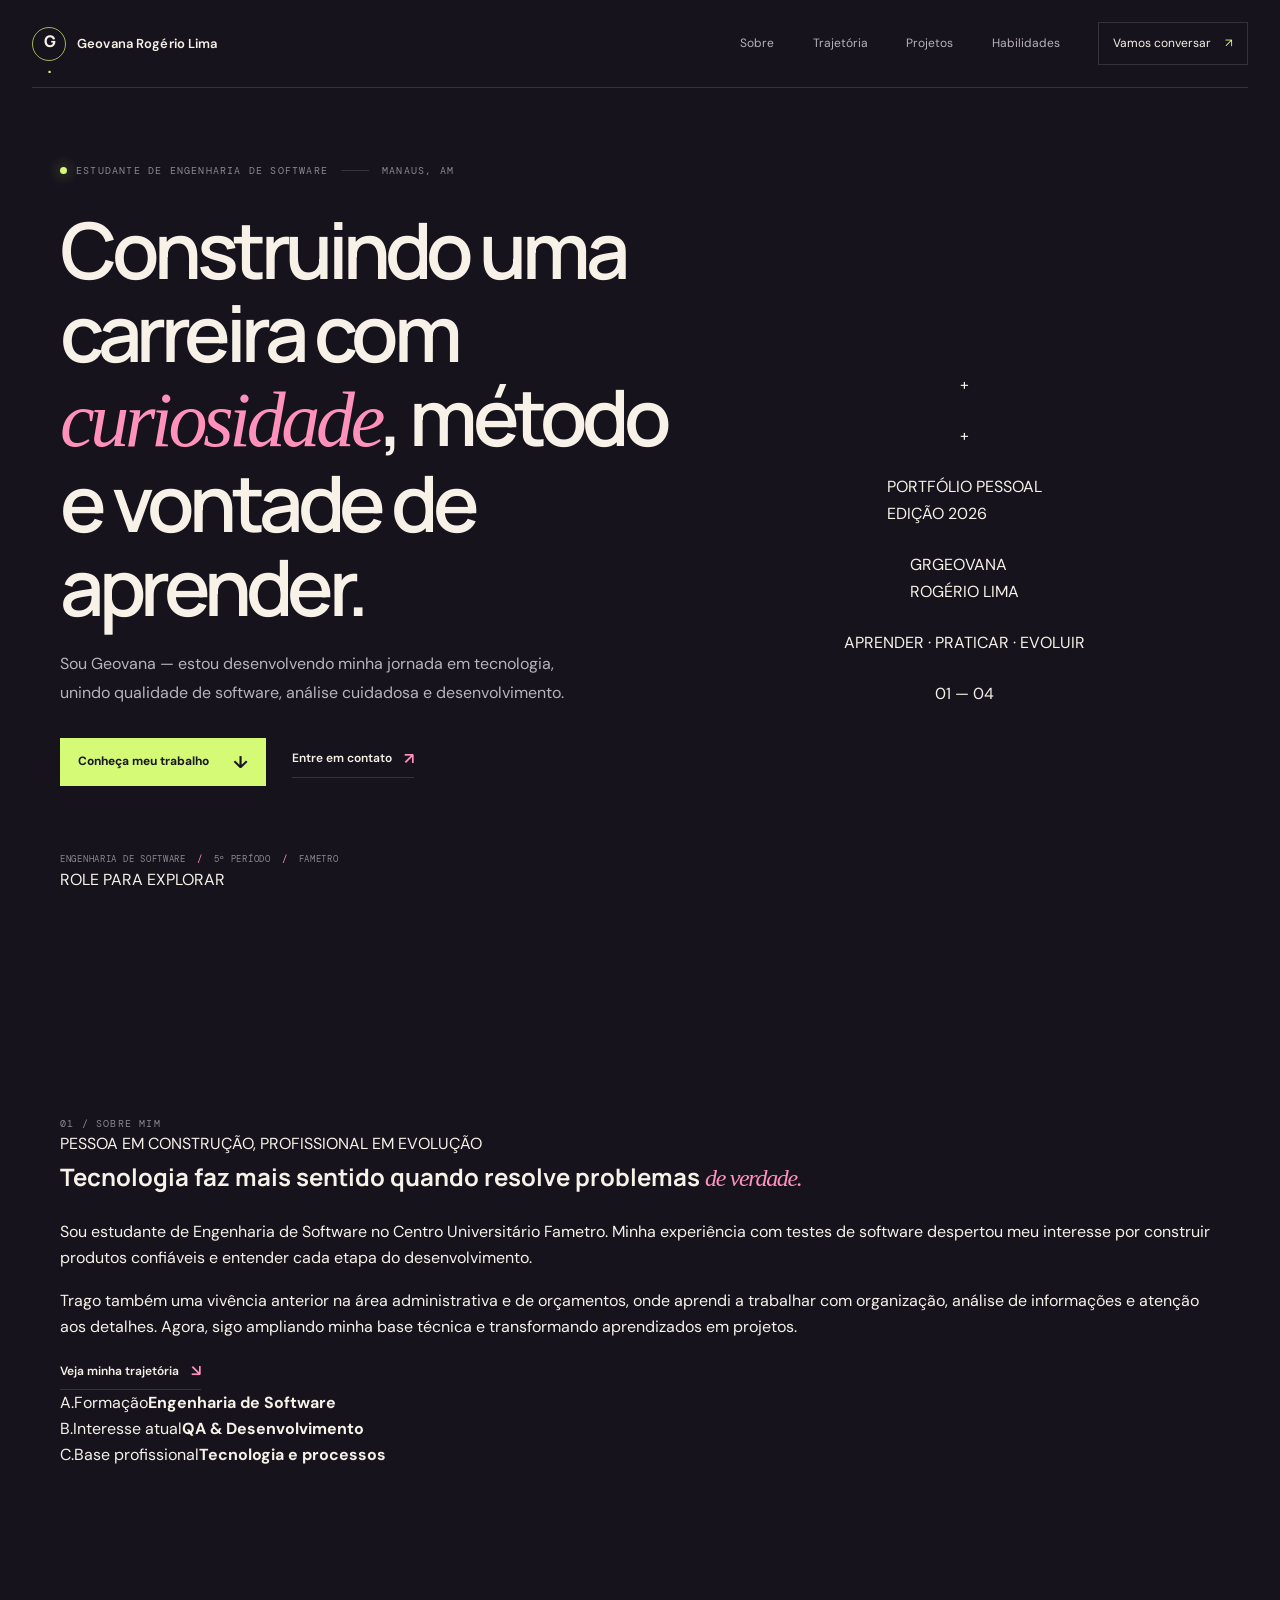
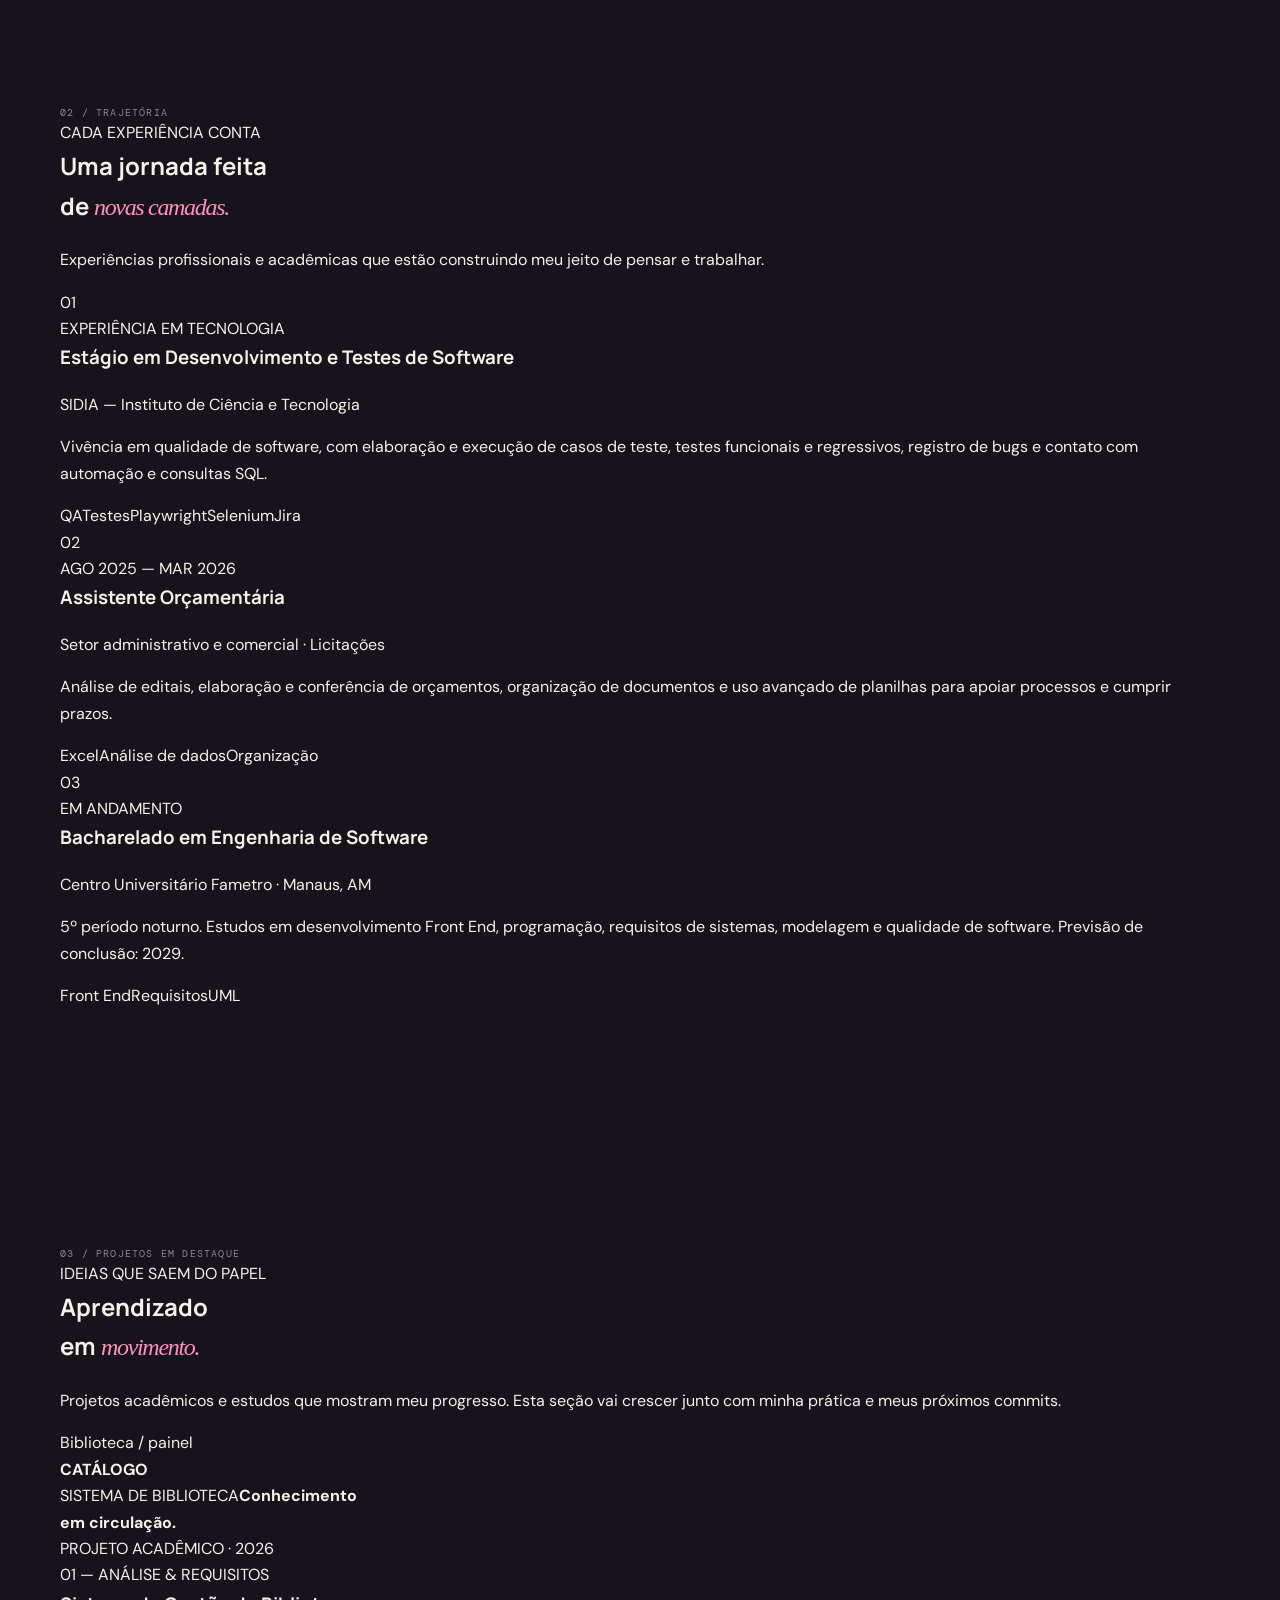
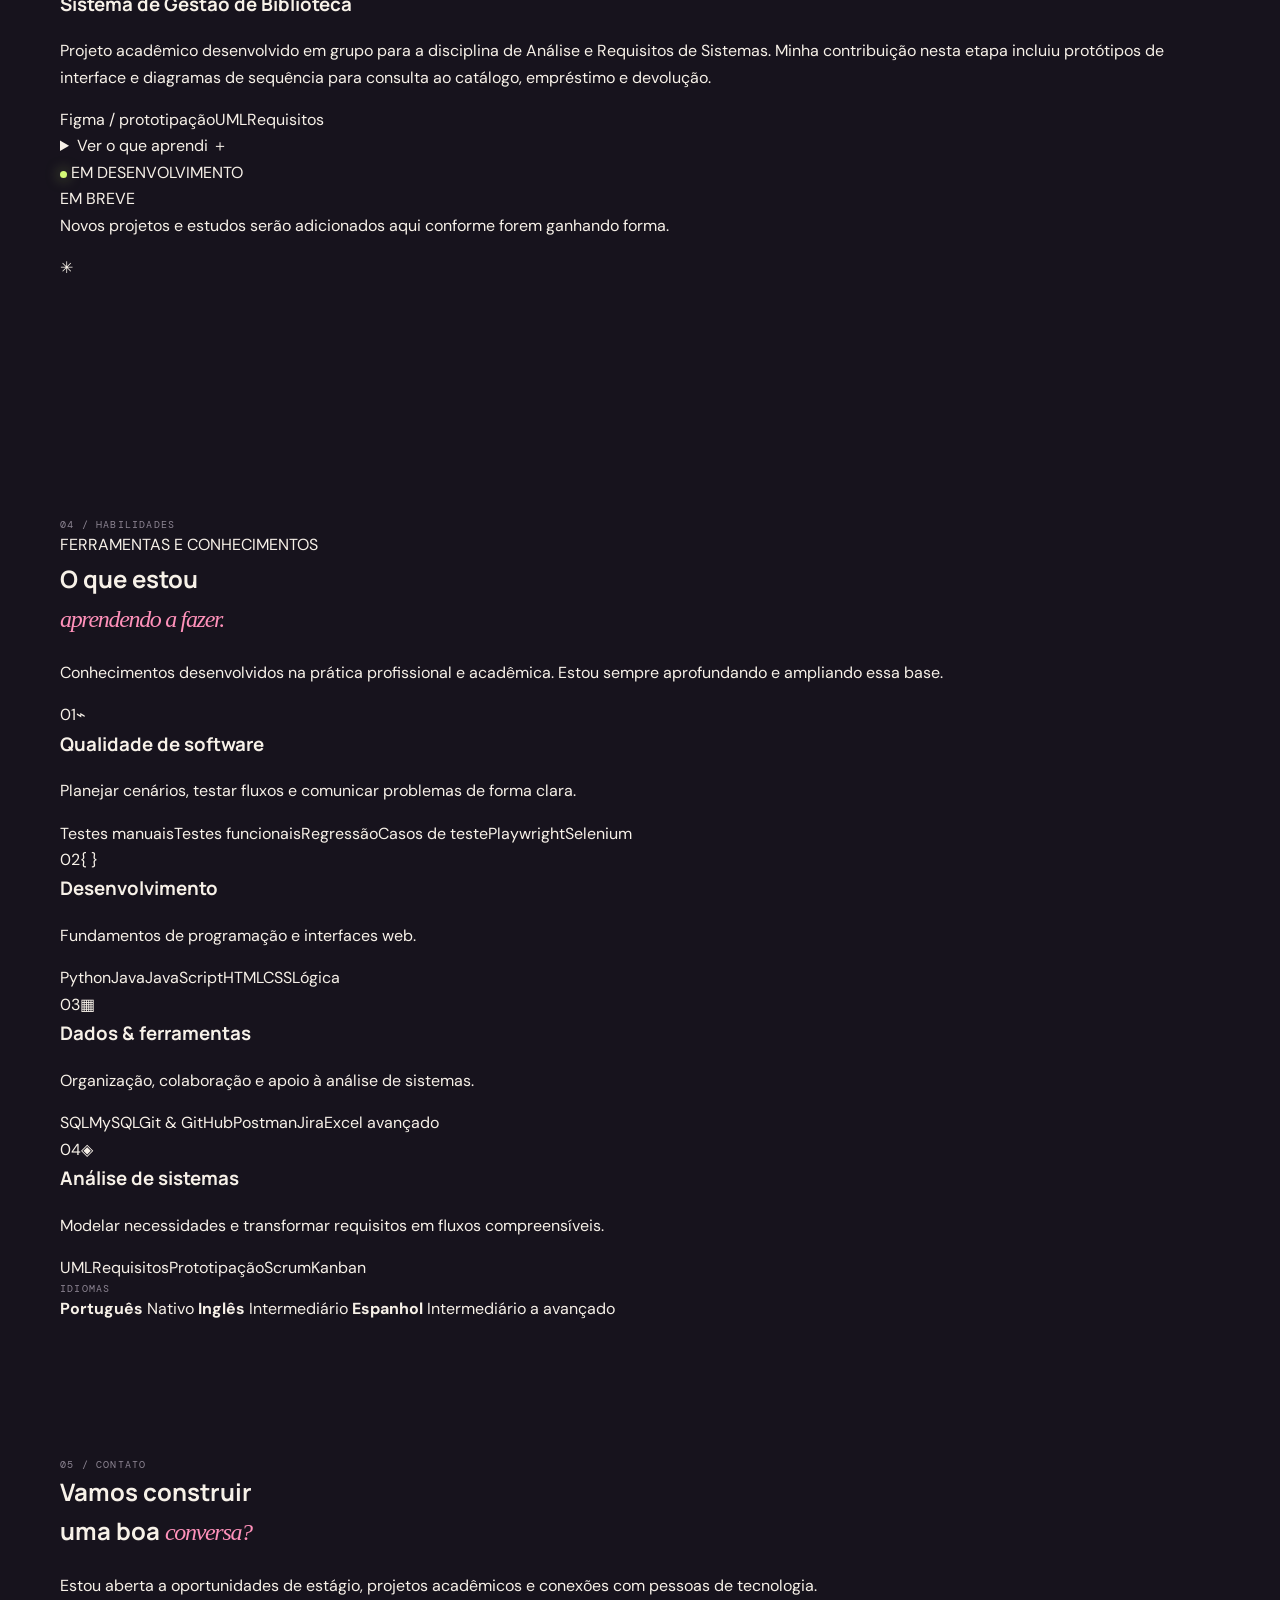
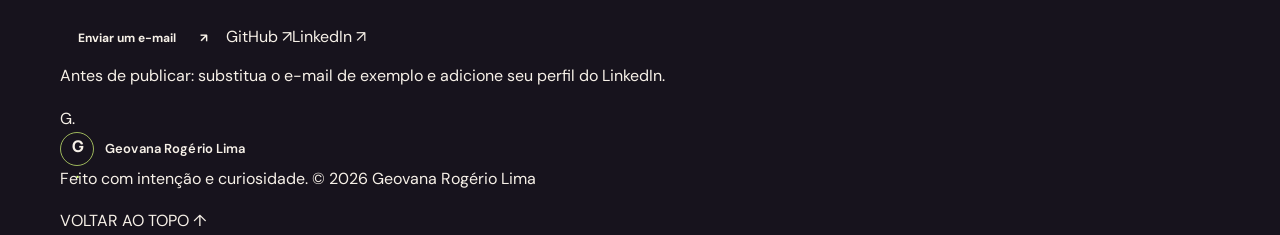
==== index.html @ 755f6cf9 "feat: add responsive personal portfolio" ====
<!doctype html>
<html lang="pt-BR">
  <head>
    <meta charset="utf-8" />
    <meta name="viewport" content="width=device-width, initial-scale=1" />
    <meta name="theme-color" content="#17131d" />
    <meta name="description" content="Portfólio de Geovana Rogério Lima, estudante de Engenharia de Software com interesse em qualidade de software e desenvolvimento." />
    <title>Geovana Rogério Lima — Portfólio</title>
    <link rel="preconnect" href="https://fonts.googleapis.com" />
    <link rel="preconnect" href="https://fonts.gstatic.com" crossorigin />
    <link href="https://fonts.googleapis.com/css2?family=DM+Mono:wght@400;500&family=DM+Sans:wght@400;500;600;700&family=Manrope:wght@400;500;600;700;800&display=swap" rel="stylesheet" />
    <link rel="stylesheet" href="css/style.css" />
    <script src="js/main.js" defer></script>
  </head>
  <body>
    <a class="skip-link" href="#conteudo">Pular para o conteúdo</a>
    <div class="page-shell">
      <header class="site-header">
        <a class="brand" href="#inicio" aria-label="Geovana Rogério Lima, início">
          <span class="brand-mark">G<span>.</span></span>
          <span class="brand-name">Geovana Rogério Lima</span>
        </a>
        <button class="menu-toggle" type="button" aria-expanded="false" aria-controls="site-nav" aria-label="Abrir menu">
          <span></span><span></span>
        </button>
        <nav class="site-nav" id="site-nav" aria-label="Navegação principal">
          <a href="#sobre">Sobre</a>
          <a href="#trajetoria">Trajetória</a>
          <a href="#projetos">Projetos</a>
          <a href="#habilidades">Habilidades</a>
          <a class="nav-contact" href="#contato">Vamos conversar <span aria-hidden="true">↗</span></a>
        </nav>
      </header>

      <main id="conteudo">
        <section class="hero section-wrap" id="inicio" aria-labelledby="hero-title">
          <div class="hero-copy">
            <p class="eyebrow"><span class="status-dot"></span> ESTUDANTE DE ENGENHARIA DE SOFTWARE <span class="eyebrow-line"></span> MANAUS, AM</p>
            <h1 id="hero-title">Construindo uma carreira com <em>curiosidade</em>, método e vontade de aprender.</h1>
            <p class="hero-lede">Sou Geovana — estou desenvolvendo minha jornada em tecnologia, unindo qualidade de software, análise cuidadosa e desenvolvimento.</p>
            <div class="hero-actions">
              <a class="button button-primary" href="#projetos">Conheça meu trabalho <span aria-hidden="true">↓</span></a>
              <a class="text-link" href="#contato">Entre em contato <span aria-hidden="true">↗</span></a>
            </div>
            <div class="hero-meta"><span>ENGENHARIA DE SOFTWARE</span><span class="meta-separator">/</span><span>5º PERÍODO</span><span class="meta-separator">/</span><span>FAMETRO</span></div>
          </div>
          <div class="hero-art" aria-label="Monograma de Geovana com elementos gráficos abstratos">
            <div class="orbit orbit-one"></div><div class="orbit orbit-two"></div>
            <div class="art-cross cross-one">+</div><div class="art-cross cross-two">+</div>
            <div class="art-caption caption-top">PORTFÓLIO PESSOAL<br />EDIÇÃO 2026</div>
            <div class="monogram-card"><span class="monogram">G<span>R</span></span><span class="monogram-rule"></span><span class="monogram-name">GEOVANA<br />ROGÉRIO LIMA</span></div>
            <div class="art-caption caption-bottom">APRENDER · PRATICAR · EVOLUIR</div>
            <span class="art-index">01 — 04</span>
          </div>
          <a class="scroll-cue" href="#sobre"><span class="scroll-line"></span> ROLE PARA EXPLORAR</a>
        </section>

        <section class="intro section-wrap section-pad" id="sobre" aria-labelledby="sobre-title">
          <div class="section-heading"><p class="eyebrow">01 / SOBRE MIM</p><span class="heading-note">PESSOA EM CONSTRUÇÃO, PROFISSIONAL EM EVOLUÇÃO</span></div>
          <div class="intro-grid">
            <h2 id="sobre-title">Tecnologia faz mais sentido quando resolve problemas <em>de verdade.</em></h2>
            <div class="intro-text"><p>Sou estudante de Engenharia de Software no Centro Universitário Fametro. Minha experiência com testes de software despertou meu interesse por construir produtos confiáveis e entender cada etapa do desenvolvimento.</p><p>Trago também uma vivência anterior na área administrativa e de orçamentos, onde aprendi a trabalhar com organização, análise de informações e atenção aos detalhes. Agora, sigo ampliando minha base técnica e transformando aprendizados em projetos.</p><a class="text-link" href="#trajetoria">Veja minha trajetória <span aria-hidden="true">↘</span></a></div>
          </div>
          <div class="facts-row"><div class="fact"><span class="fact-index">A.</span><span>Formação</span><strong>Engenharia de Software</strong></div><div class="fact"><span class="fact-index">B.</span><span>Interesse atual</span><strong>QA &amp; Desenvolvimento</strong></div><div class="fact"><span class="fact-index">C.</span><span>Base profissional</span><strong>Tecnologia e processos</strong></div></div>
        </section>

        <section class="trajectory section-wrap section-pad" id="trajetoria" aria-labelledby="trajetoria-title">
          <div class="section-heading"><p class="eyebrow">02 / TRAJETÓRIA</p><span class="heading-note">CADA EXPERIÊNCIA CONTA</span></div>
          <div class="trajectory-top"><h2 id="trajetoria-title">Uma jornada feita<br />de <em>novas camadas.</em></h2><p>Experiências profissionais e acadêmicas que estão construindo meu jeito de pensar e trabalhar.</p></div>
          <div class="timeline">
            <article class="timeline-item"><span class="timeline-marker">01</span><div class="timeline-date">EXPERIÊNCIA EM TECNOLOGIA</div><div class="timeline-content"><h3>Estágio em Desenvolvimento e Testes de Software</h3><p class="timeline-org">SIDIA — Instituto de Ciência e Tecnologia</p><p>Vivência em qualidade de software, com elaboração e execução de casos de teste, testes funcionais e regressivos, registro de bugs e contato com automação e consultas SQL.</p><div class="tag-list"><span>QA</span><span>Testes</span><span>Playwright</span><span>Selenium</span><span>Jira</span></div></div></article>
            <article class="timeline-item"><span class="timeline-marker">02</span><div class="timeline-date">AGO 2025 — MAR 2026</div><div class="timeline-content"><h3>Assistente Orçamentária</h3><p class="timeline-org">Setor administrativo e comercial · Licitações</p><p>Análise de editais, elaboração e conferência de orçamentos, organização de documentos e uso avançado de planilhas para apoiar processos e cumprir prazos.</p><div class="tag-list"><span>Excel</span><span>Análise de dados</span><span>Organização</span></div></div></article>
            <article class="timeline-item"><span class="timeline-marker">03</span><div class="timeline-date">EM ANDAMENTO</div><div class="timeline-content"><h3>Bacharelado em Engenharia de Software</h3><p class="timeline-org">Centro Universitário Fametro · Manaus, AM</p><p>5º período noturno. Estudos em desenvolvimento Front End, programação, requisitos de sistemas, modelagem e qualidade de software. Previsão de conclusão: 2029.</p><div class="tag-list"><span>Front End</span><span>Requisitos</span><span>UML</span></div></div></article>
          </div>
        </section>

        <section class="projects section-wrap section-pad" id="projetos" aria-labelledby="projetos-title">
          <div class="section-heading"><p class="eyebrow">03 / PROJETOS EM DESTAQUE</p><span class="heading-note">IDEIAS QUE SAEM DO PAPEL</span></div>
          <div class="projects-heading"><h2 id="projetos-title">Aprendizado<br />em <em>movimento.</em></h2><p>Projetos acadêmicos e estudos que mostram meu progresso. Esta seção vai crescer junto com minha prática e meus próximos commits.</p></div>
          <article class="project-card">
            <div class="project-visual" aria-hidden="true"><div class="visual-grid"></div><div class="library-window"><div class="window-bar"><i></i><i></i><i></i><span>Biblioteca / painel</span></div><div class="library-layout"><div class="library-side"><b>CATÁLOGO</b><i></i><i></i><i></i></div><div class="library-main"><span class="library-kicker">SISTEMA DE BIBLIOTECA</span><strong>Conhecimento<br />em circulação.</strong><div class="book-row"><i></i><i></i><i></i></div></div></div></div><span class="visual-label">PROJETO ACADÊMICO · 2026</span></div>
            <div class="project-info"><div class="project-index">01 <span>—</span> ANÁLISE &amp; REQUISITOS</div><h3>Sistema de Gestão de Biblioteca</h3><p>Projeto acadêmico desenvolvido em grupo para a disciplina de Análise e Requisitos de Sistemas. Minha contribuição nesta etapa incluiu protótipos de interface e diagramas de sequência para consulta ao catálogo, empréstimo e devolução.</p><div class="project-tools"><span>Figma / prototipação</span><span>UML</span><span>Requisitos</span></div><details class="project-details"><summary>Ver o que aprendi <span aria-hidden="true">＋</span></summary><p>Organizar requisitos funcionais, conectar fluxos de uso às telas e representar interações entre pessoas e componentes do sistema. O projeto continua em evolução com a equipe.</p></details><span class="project-status"><span class="status-dot"></span> EM DESENVOLVIMENTO</span></div>
          </article>
          <div class="project-footnote"><span>EM BREVE</span><p>Novos projetos e estudos serão adicionados aqui conforme forem ganhando forma.</p><span class="footnote-star">✳</span></div>
        </section>

        <section class="skills section-wrap section-pad" id="habilidades" aria-labelledby="habilidades-title">
          <div class="section-heading"><p class="eyebrow">04 / HABILIDADES</p><span class="heading-note">FERRAMENTAS E CONHECIMENTOS</span></div>
          <div class="skills-head"><h2 id="habilidades-title">O que estou<br /><em>aprendendo a fazer.</em></h2><p>Conhecimentos desenvolvidos na prática profissional e acadêmica. Estou sempre aprofundando e ampliando essa base.</p></div>
          <div class="skills-grid">
            <article class="skill-card skill-card-featured"><span class="skill-number">01</span><span class="skill-icon">⌁</span><h3>Qualidade de software</h3><p>Planejar cenários, testar fluxos e comunicar problemas de forma clara.</p><div class="skill-tags"><span>Testes manuais</span><span>Testes funcionais</span><span>Regressão</span><span>Casos de teste</span><span>Playwright</span><span>Selenium</span></div></article>
            <article class="skill-card"><span class="skill-number">02</span><span class="skill-icon">{ }</span><h3>Desenvolvimento</h3><p>Fundamentos de programação e interfaces web.</p><div class="skill-tags"><span>Python</span><span>Java</span><span>JavaScript</span><span>HTML</span><span>CSS</span><span>Lógica</span></div></article>
            <article class="skill-card"><span class="skill-number">03</span><span class="skill-icon">▦</span><h3>Dados &amp; ferramentas</h3><p>Organização, colaboração e apoio à análise de sistemas.</p><div class="skill-tags"><span>SQL</span><span>MySQL</span><span>Git &amp; GitHub</span><span>Postman</span><span>Jira</span><span>Excel avançado</span></div></article>
            <article class="skill-card"><span class="skill-number">04</span><span class="skill-icon">◈</span><h3>Análise de sistemas</h3><p>Modelar necessidades e transformar requisitos em fluxos compreensíveis.</p><div class="skill-tags"><span>UML</span><span>Requisitos</span><span>Prototipação</span><span>Scrum</span><span>Kanban</span></div></article>
          </div>
          <div class="languages"><span class="eyebrow">IDIOMAS</span><p><strong>Português</strong> Nativo <i></i><strong>Inglês</strong> Intermediário <i></i><strong>Espanhol</strong> Intermediário a avançado</p></div>
        </section>

        <section class="contact section-wrap" id="contato" aria-labelledby="contato-title">
          <div class="contact-orbit" aria-hidden="true"></div><div class="contact-content"><p class="eyebrow">05 / CONTATO</p><h2 id="contato-title">Vamos construir<br />uma boa <em>conversa?</em></h2><p>Estou aberta a oportunidades de estágio, projetos acadêmicos e conexões com pessoas de tecnologia.</p><div class="contact-actions"><a class="button button-light" href="mailto:seu-email@exemplo.com">Enviar um e-mail <span aria-hidden="true">↗</span></a><a class="contact-social" href="https://github.com/Geovanarlx" target="_blank" rel="noreferrer">GitHub <span aria-hidden="true">↗</span></a><a class="contact-social" href="#contato" aria-label="Adicione aqui o link do seu LinkedIn">LinkedIn <span aria-hidden="true">↗</span></a></div><p class="contact-note">Antes de publicar: substitua o e-mail de exemplo e adicione seu perfil do LinkedIn.</p></div><span class="contact-stamp">G<span>.</span></span>
        </section>
      </main>

      <footer class="site-footer section-wrap"><a class="brand footer-brand" href="#inicio"><span class="brand-mark">G<span>.</span></span><span class="brand-name">Geovana Rogério Lima</span></a><p>Feito com intenção e curiosidade. <span>© <span id="current-year">2026</span> Geovana Rogério Lima</span></p><a class="back-top" href="#inicio">VOLTAR AO TOPO ↑</a></footer>
    </div>
  </body>
</html>
---- css/style.css ----
:root {
  color-scheme: dark;
  --ink: #f7f1e8;
  --muted: #b9b1bf;
  --quiet: #8d8593;
  --bg: #17131d;
  --panel: #211b29;
  --panel-light: #292132;
  --line: rgba(247, 241, 232, .14);
  --acid: #d4fa76;
  --pink: #ff91ba;
  --lavender: #b8a3ff;
  --serif: Georgia, "Times New Roman", serif;
  font-family: "DM Sans", sans-serif;
  scroll-behavior: smooth;
  scroll-padding-top: 6rem;
}

*, *::before, *::after { box-sizing: border-box; }
body { margin: 0; background: var(--bg); color: var(--ink); font-size: 16px; line-height: 1.65; }
a { color: inherit; text-decoration: none; }
button { font: inherit; }
::selection { color: var(--bg); background: var(--acid); }
.page-shell { overflow: hidden; }
.section-wrap { width: min(1160px, calc(100% - 64px)); margin-inline: auto; }
.section-pad { padding-block: 118px; }
.skip-link { position: fixed; z-index: 30; top: 12px; left: 12px; padding: 10px 16px; color: var(--bg); background: var(--acid); transform: translateY(-160%); }
.skip-link:focus { transform: translateY(0); }
.site-header { position: relative; z-index: 20; display: flex; align-items: center; justify-content: space-between; width: min(1320px, calc(100% - 64px)); height: 88px; margin-inline: auto; border-bottom: 1px solid var(--line); }
.brand { display: inline-flex; align-items: center; gap: 11px; }
.brand-mark { display: grid; place-items: center; width: 34px; height: 34px; border: 1px solid rgba(212, 250, 118, .7); border-radius: 50%; color: var(--ink); font-family: "Manrope", sans-serif; font-size: 16px; font-weight: 800; letter-spacing: -.12em; }
.brand-mark span { color: var(--acid); }
.brand-name { font-size: 13px; font-weight: 600; letter-spacing: .01em; }
.site-nav { display: flex; align-items: center; gap: clamp(20px, 3vw, 42px); color: var(--muted); font-size: 12px; }
.site-nav a { transition: color .2s ease; }
.site-nav a:hover, .site-nav a:focus-visible { color: var(--acid); }
.site-nav .nav-contact { display: flex; align-items: center; gap: 14px; padding: 11px 14px; border: 1px solid var(--line); color: var(--ink); }
.nav-contact span { color: var(--acid); }
.menu-toggle { display: none; }
.hero { position: relative; display: grid; grid-template-columns: 1.12fr .88fr; align-items: center; min-height: 650px; padding-block: 75px 105px; }
.hero-copy { position: relative; z-index: 2; max-width: 670px; }
.eyebrow { display: flex; align-items: center; gap: 9px; margin: 0; color: var(--quiet); font-family: "DM Mono", monospace; font-size: 10px; letter-spacing: .12em; line-height: 1.5; }
.status-dot { display: inline-block; width: 7px; height: 7px; flex: 0 0 7px; border-radius: 50%; background: var(--acid); box-shadow: 0 0 14px rgba(212,250,118,.6); }
.eyebrow-line { display: inline-block; width: 28px; height: 1px; margin-inline: 4px; background: var(--line); }
h1, h2, h3, p { margin-top: 0; }
h1, h2, h3 { font-family: "Manrope", sans-serif; }
.hero h1 { max-width: 700px; margin: 30px 0 22px; font-size: clamp(46px, 6.2vw, 78px); font-weight: 600; letter-spacing: -.07em; line-height: 1.07; }
h1 em, h2 em { color: var(--pink); font-family: var(--serif); font-weight: 400; letter-spacing: -.055em; }
.hero-lede { max-width: 510px; margin-bottom: 30px; color: var(--muted); font-size: 16px; line-height: 1.8; }
.hero-actions { display: flex; align-items: center; gap: 26px; }
.button { display: inline-flex; min-height: 48px; align-items: center; justify-content: center; gap: 24px; padding: 0 18px; font-size: 12px; font-weight: 700; transition: transform .2s ease, background .2s ease; }
.button:hover { transform: translateY(-3px); }
.button-primary { color: #191620; background: var(--acid); }
.button-primary span { font-size: 17px; }
.text-link { display: inline-flex; align-items: center; gap: 12px; padding-bottom: 4px; border-bottom: 1px solid var(--line); color: var(--ink); font-size: 12px; font-weight: 600; }
.text-link span { color: var(--pink); font-size: 16px; }
.hero-meta { display: flex; flex-wrap: wrap; gap: 11px; margin-top: 66px; color: var(--quiet); font-family: "DM Mono", monospace; font-size: 9px; letter-spacing: .08em; }
.meta-separator { color: var(--pink); }
.hero-art { position: relative; display: grid; min-height: 410px; place-items: center; isolation: isolate; }
.hero-art::before { position: absolute; z-index: -1; width: min(32vw, 370px); aspect-ratio: 1; border-radius: 50%; background: radial-gradient(circ�9����k�w��Y�X��\����\�^N�ܚY�ܚY][\]KX��[[�Έ�\X]
�Y��N��\���X\��[�]����Y[��]�����ܙ\�]��\��Y�\�K[[�JN�B���X��\�^N�ܚY�ܚY][\]KX��[[�Έ��Y�����[[�Y�\�\���܎��\�K\]ZY]
N��۝\�^�N�L\�B���X�Z[�^�ܚY\��Έ�[�����܎��\�K\[��N��۝Y�[Z[N��H[ۛȋ[ۛ��X�N��۝\�^�N�L�B���X���ۙ��X\��[�]������܎��\�KZ[��N��۝\�^�N�L���۝]�ZY����B���Z�X�ܞK]���ڙX��ZXY[�����[�ZXY�\�^N��^�[YۋZ][\Έ�^Y[���\�Y�KX�۝[���X�KX�]�Y[���\��X\��[�X���N����B���Z�X�ܞK]����ڙX��ZXY[������[�ZXY��X^]�Y��L�X\��[������܎��\�K[]]Y
N��۝\�^�N�L��[�KZZY��K��B��[Y[[�H��ܙ\�]��\��Y�\�K[[�JN�B��[Y[[�KZ][H�\�^N�ܚY�ܚY][\]KX��[[�ΈNZ[�X^
Y��N��\���Y[�Έ̜�\��ܙ\�X���N�\��Y�\�K[[�JN�B��[Y[[�K[X\��\��\�^N�ܚY��Y�̜�ZY��̜�X�KZ][\Έ�[�\���ܙ\��\��Y�ؘJ�MKMKN��JN��ܙ\�\�Y]\ΈL	N���܎��\�K\[��N��۝Y�[Z[N��H[ۛȋ[ۛ��X�N��۝\�^�N�\�B��[Y[[�KY]H�Y[��]������܎��\�K\]ZY]
N��۝Y�[Z[N��H[ۛȋ[ۛ��X�N��۝\�^�N�\�]\�\�X�[�Έ��[N�B��[Y[[�KX�۝[��X^]�Y�NL�B��[Y[[�KX�۝[���X\��[����۝\�^�N����۝]�ZY����]\�\�X�[�ΈK��[N�B��[Y[[�K[ܙ��X\��[�X���N�L����܎��\�K[]�[�\�HZ[\ܝ[���۝\�^�N�L�Z[\ܝ[��B��[Y[[�KX�۝[��X^]�Y�M��X\��[�X���N�M���܎��\�K[]]Y
N��۝\�^�N�L��[�KZZY��K�N�B��Y�[\���ڙX�]������[]Y���\�^N��^��^]ܘ\�ܘ\��\���B��Y�[\��[���ڙX�]����[��Y[�Έ\��ܙ\��\��Y�\�K[[�JN���܎��\�K\]ZY]
N��۝Y�[Z[N��H[ۛȋ[ۛ��X�N��۝\�^�N��B���ڙX����X��ܛ�[��[�X\�YܘYY[�
NY��ؘJ����K��
K�[��\�[�MIJN�B���ڙX�X�\��\�^N�ܚY�ܚY][\]KX��[[�ΈY��Y���Z[�ZZY��L��ܙ\��\��Y�\�K[[�JN��X��ܛ�[���\�K\[�[
N�B���ڙX�]�\�X[���][ێ��[]]�N�\�^N�ܚY�Z[�ZZY����X�KZ][\Έ�[�\��ݙ\���ΈY[���X��ܛ�[��̙�M�B���\�X[YܚY���][ێ�X���]N�[��]���X�]N���N��X��ܛ�[�Z[XY�N�[�X\�YܘYY[�
�ؘJ���K�̋�L�H\�[��\�[�\
K[�X\�YܘYY[�
LY��ؘJ���K�̋�L�H\�[��\�[�\
N��X��ܛ�[�\�^�N����X\��Z[XY�N�[�X\�YܘYY[�
L�YY��X���[��\�[�	JN�B��X��\�K]�[������][ێ��[]]�N��Y�Z[�͉K�
N�Z[�ZZY���L��ܙ\��\��Y�ؘJ���K�̋�͊N��X��ܛ�[��̌LX��N���\�Y�ΈM\N�ؘJ�L��LLN�M
N��[�ٛܛN���]JL�Y�N�B���[���X�\��\�^N��^�ZY����[YۋZ][\Έ�[�\���\�\�Y[��Z[�[�N�L��ܙ\�X���N�\��Y�\�K[[�JN���܎��\�K\]ZY]
N��۝Y�[Z[N��H[ۛȋ[ۛ��X�N��۝\�^�N���B���[���X�\�H��Y�\�ZY��\��ܙ\�\�Y]\ΈL	N��X��ܛ�[���\�K\[��N�K��[���X�\�N��X�[
�H��X��ܛ�[���\�KXX�Y
N�K��[���X�\�N��X�[
�H��X��ܛ�[���\�K[]�[�\�N�K��[���X�\��[��X\��[�[Y��]]��B��X��\�K[^[�]�\�^N�ܚY�ܚY][\]KX��[[�Έ�ٜ�K�Y���Z[�ZZY���N�B��X��\�K\�YH�\�^N��^��^Y\�X�[ێ���[[���\�L��Y[�Έ�L���ܙ\�\�Y��\��Y�\�K[[�JN���܎��\�K\]ZY]
N��۝Y�[Z[N��H[ۛȋ[ۛ��X�N��۝\�^�N���B��X��\�K\�YH����܎��\�KXX�Y
N��۝]�ZY���K�X��\�K\�YHH��Y�N	N�ZY����X��ܛ�[���ؘJ���K�̋�M�N�K�X��\�K\�YHN��\��[ً]\H��Y�	N�B��X��\�K[XZ[��Y[�Έ�����K�X��\�KZ�X��\����܎��\�K\[��N��۝Y�[Z[N��H[ۛȋ[ۛ��X�N��۝\�^�N���]\�\�X�[�Έ�Y[N�K�X��\�K[XZ[���ۙ��\�^N������X\��[�]��\��۝Y�[Z[N��X[���H��[��\�\�Y���۝\�^�N�����۝]�ZY����]\�\�X�[�ΈK��[N�[�KZZY��K�L��B������\����\�^N��^��\�\�X\��[�]����K�����\���H��Y��\�ZY�����ܙ\��\��Y�ؘJ���K�̋��N��X��ܛ�[���M����K�����\���N��X�[
�H��X��ܛ�[���XMN���K�����\���N��X�[
�H��X��ܛ�[����N���B���\�X[[X�[���][ێ�X���]N��Y��M�����N�M\���܎��ؘJ���K�̋���N��۝Y�[Z[N��H[ۛȋ[ۛ��X�N��۝\�^�N��]\�\�X�[�Έ�Y[N�B���ڙX�Z[������][ێ��[]]�N�\�^N��^��^Y\�X�[ێ���[[��[YۋZ][\Έ�^\�\��Y[�Έ�[\
�]��N
N�B���ڙX�Z[�^�X\��[�X���N�����܎��\�K\]ZY]
N��۝Y�[Z[N��H[ۛȋ[ۛ��X�N��۝\�^�N�\�]\�\�X�[�Έ�Y[N�K��ڙX�Z[�^�[����܎��\�K\[��N�B���ڙX�Z[�����X\��[��L���۝\�^�N��[\
�\ݝ��
N��۝]�ZY����]\�\�X�[�ΈK�Y[N�[�KZZY��K�M��B���ڙX�Z[�������܎��\�K[]]Y
N��۝\�^�N�L��[�KZZY��K�N�B���ڙX�]����X\��[�]���K��ڙX�]����[����܎��\�K[]�[�\�N�B���ڙX�Y]Z[���Y�L	N�X\��[�]������ܙ\�]��\��Y�\�K[[�JN��ܙ\�X���N�\��Y�\�K[[�JN�B���ڙX�Y]Z[��[[X\�H�\�^N��^��\�Y�KX�۝[���X�KX�]�Y[��Y[�ΈL\���܎��\�KZ[��N��\��܎��[�\���۝\�^�N�L\��۝]�ZY����\�\�[N��ۙN�B���ڙX�Y]Z[��[[X\�N��]�X��]Y]Z[�[X\��\��\�^N��ۙN�K��ڙX�Y]Z[��[[X\�H�[����܎��\�KXX�Y
N��۝\�^�N�M\�K��ڙX�Y]Z[���[�H�[[X\�H�[���[�ٛܛN���]JYY�N�B���ڙX�Y]Z[��X\��[���Y[�ΈL����܎��\�K[]]Y
N��۝\�^�N�L\�[�KZZY��K��B���ڙX�\�]\��\�^N��^�[YۋZ][\Έ�[�\���\��X\��[�]��]]��Y[��]������܎��\�K\]ZY]
N��۝Y�[Z[N��H[ۛȋ[ۛ��X�N��۝\�^�N��]\�\�X�[�Έ�Y[N�B���ڙX�\�]\���]\�Y���Y���ZY�����^X�\�\Έ��B���ڙX�Y�����H�\�^N�ܚY�ܚY][\]KX��[[�ΈL\Y���\�[YۋZ][\Έ�[�\���\���X\��[�]�����Y[�ΈM���ܙ\�X���N�\��Y�\�K[[�JN�B���ڙX�Y�����H��[���\��X�[���܎��\�K\[��N��۝Y�[Z[N��H[ۛȋ[ۛ��X�N��۝\�^�N�\�]\�\�X�[�Έ�Y[N�K��ڙX�Y�����H�X\��[�����܎��\�K[]]Y
N��۝\�^�N�L\�K������K\�\����܎��\�KXX�Y
N��۝\�^�N�M��B����[�ZXY�X\��[�X���N��K���[�YܚY�\�^N�ܚY�ܚY][\]KX��[[�Έ�\X]
Y��N��ܙ\��\��Y�\�K[[�JN�B����[X�\����][ێ��[]]�N�Z[�ZZY����Y[�Έ����ܙ\�\�Y��\��Y�\�K[[�JN�K���[X�\��\�X�[��ܙ\�\�Y���K���[X�\�Y�X]\�Y��X��ܛ�[���ؘJNM���MK�JN�B����[[�[X�\����][ێ�X���]N�������Y������܎��\�K\]ZY]
N��۝Y�[Z[N��H[ۛȋ[ۛ��X�N��۝\�^�N�\�K���[ZX�ۈ�\�^N�ܚY��Y�͜�ZY��͜�X�KZ][\Έ�[�\��X\��[�X���N�̜��ܙ\��\��Y�ؘJ�L��LLN�
N��ܙ\�\�Y]\ΈL	N���܎��\�KXX�Y
N��۝Y�[Z[N��\�K\�\�Y�N��۝\�^�N���B����[X�\���X\��[��\��۝\�^�N�M���۝]�ZY����]\�\�X�[�ΈK��[N�K���[X�\��Z[�ZZY��L��X\��[�X���N�M����܎��\�K[]]Y
N��۝\�^�N�L�[�KZZY��K���B����[]Y���[��Y[�Έ���ܙ\��\��Y�\�K[[�JN���܎��\�K\]ZY]
N��۝Y�[Z[N��H[ۛȋ[ۛ��X�N��۝\�^�N���B��[��XY�\��\�^N��^��\�Y�KX�۝[���X�KX�]�Y[���\���X\��[�]�����Y[��]��N��ܙ\�]��\��Y�\�K[[�JN�K�[��XY�\��\�^N��^��^]ܘ\�ܘ\�[YۋZ][\Έ�[�\���\�\�X\��[�����܎��\�K\]ZY]
N��۝\�^�N�L�K�[��XY�\���ۙ����܎��\�KZ[��N��۝\�^�N�L��۝]�ZY����K�[��XY�\�H��Y���ZY�����ܙ\�\�Y]\ΈL	N��X��ܛ�[���\�K\[��N�B���۝X����][ێ��[]]�N�\�^N��^�Z[�ZZY���[YۋZ][\Έ�[�\���\�Y�KX�۝[���X�KX�]�Y[��ݙ\���ΈY[��Y[�Έ�\�[\
̜��L\
N��X��ܛ�[���\�K[]�[�\�N���܎�̌LX��N�B���۝X�X�۝[����][ێ��[]]�N��Z[�^���X^]�Y�NL�K��۝X��^YX�������܎��ؘJ����K��JN�K��۝X���X\��[����M���۝\�^�N��[\
�����
N�K��۝X��[H���܎������K��۝X�X�۝[�����
�^YX����N���
��۝X�[��JH�X^]�Y�����܎��ؘJ����K�͊N��۝\�^�N�L��B���۝X�XX�[ۜ��\�^N��^��^]ܘ\�ܘ\�[YۋZ][\Έ�[�\���\���X\��[�]����K��]ۋ[Y����܎��\�KZ[��N��X��ܛ�[��̌LX��N�K��]ۋ[Y��[����܎��\�KXX�Y
N�K��۝X�\���X[�Y[��X���N����ܙ\�X���N�\��Y�ؘJ����K��JN��۝\�^�N�L\��۝]�ZY����K��۝X�\���X[�[��X\��[�[Y��\�B���۝X�[��H�X\��[������܎��ؘJ����K���N��۝\�^�N�L�K��۝X�\�[\���][ێ��[]]�N��Z[�^�N�\�^N�ܚY��Y�M��ZY��M���^�M��X�KZ][\Έ�[�\���ܙ\��\��Y�ؘJ����K��
N��ܙ\�\�Y]\ΈL	N���܎��ؘJ����K�
N��۝Y�[Z[N��X[���H��[��\�\�Y���۝\�^�N���۝]�ZY���]\�\�X�[�ΈK�MY[N��[�ٛܛN���]JYY�N�K��۝X�\�[\�[����܎������B���۝X�[ܘ�]���][ێ�X���]N��Y��NL���L����Y���ZY�����ܙ\��\��Y�ؘJ����K��N��ܙ\�\�Y]\ΈL	N�K��۝X�[ܘ�]���Y�ܙK��۝X�[ܘ�]��Y�\����][ێ�X���]N�[��]���ܙ\��\��Y�ؘJ����K�M�N��ܙ\�\�Y]\ΈL	N��۝[�����K��۝X�[ܘ�]��Y�\��[��]��B���]KY���\��\�^N��^�Z[�ZZY��L�[YۋZ][\Έ�[�\���\�Y�KX�۝[���X�KX�]�Y[���\����K����\�X��[����[�[X\����ܙ\�X��܎��ؘJ�L��LLN�MJN�K��]KY���\���X\��[�����܎��\�K\]ZY]
N��۝\�^�N�L�K��]KY���\���[��X\��[�[Y��L���܎��\�K[]]Y
N�K��X��]����܎��\�K\]ZY]
N��۝Y�[Z[N��H[ۛȋ[ۛ��X�N��۝\�^�N��]\�\�X�[�Έ�Y[N�B����Y[�X�Y�]K\�]�X[H��X�]N���[�ٛܛN��[��]VJN
N��[��][ێ��X�]H��\�X\�K�[�ٛܛH��\�X\�N�K���Y[�X�Y�]K\�]�X[K�\�]�\�X�H��X�]N�N��[�ٛܛN��[��]VJ
N�B�����\�]�\�X�H��][�N����Y�\�KXX�Y
N��][�K[ٙ��]��B��YYXH
X^]�Y�L
H��X�[ۋ]ܘ\��Y�Z[�L	HH̌
N�K��]KZXY\���Y��[�L	HH
N�K�\���ܚY][\]KX��[[�ΈY������Z[�ZZY����K�\��H��۝\�^�N��[\
ݝ��
N�K�\��X\���[�ٛܛN���[J�JN�K�[Y[[�KZ][H�ܚY][\]KX��[[�ΈM\Z[�X^
Y��N��\�M\�K���[�YܚY�ܚY][\]KX��[[�Έ�\X]
�Y��N�K���[X�\���X�[
�H��ܙ\�\�Y���K���[X�\���X�[
[�̊H��ܙ\�X���N�\��Y�\�K[[�JN�B�B�YYXH
X^]�Y��
H������ܛ�\Y[��]����[N�K��X�[ۋ]ܘ\��Y��[�L	HH
N�K��X�[ۋ\Y�Y[��X���Έ��K��]KZXY\���Y��[�L	HH
N�ZY����K���[�[�[YH��۝\�^�N�L��K�Y[�K]���H�\�^N��^��Y���ZY�����^Y\�X�[ێ���[[��[YۋZ][\Έ�[�\���\�Y�KX�۝[���[�\���\����ܙ\��\��Y�\�K[[�JN��X��ܛ�[���[��\�[��K�Y[�K]���H�[���Y�M��ZY��\��X��ܛ�[���\�KZ[��N��[��][ێ��[�ٛܛH���X\�N�K�Y[�K]���V�\�XKY^[�YH��YH�H�[���\��X�[��[�ٛܛN��[��]VJˍ\
H��]JYY�N�K�Y[�K]���V�\�XKY^[�YH��YH�H�[��\�X�[��[�ٛܛN��[��]VJLˍ\
H��]JMYY�N�B���]K[�]����][ێ�X���]N����\��Y���Y���\�^N��ۙN�[YۋZ][\Έ��]���\��Y[�ΈLNN��ܙ\��\��Y�\�K[[�JN��ܙ\�]����X��ܛ�[���\�KX��N�K��]K[�]��\�[�[��\�^N��^��^Y\�X�[ێ���[[��K��]K[�]�H�Y[�ΈL����ܙ\�X���N�\��Y�\�K[[�JN�K��]K[�]���]�X�۝X���\�Y�KX�۝[���X�KX�]�Y[��X\��[�]��L��Y[�ΈL���ܙ\��\��Y�\�K[[�JN�B��\���ܚY][\]KX��[[�ΈY���Y[��X���Έ�\L�K�\��H�X^]�Y�M�X\��[�]�����۝\�^�N��[\
Lݝ��
N�K�\��[YH��۝\�^�N�M�K�\��X\��Z[�ZZY����X\��[�]��\��[�ٛܛN���[J��N�K�\��[Y]H�X\��[�]�����۝\�^�N��K��ܛ�X�YH����N��\�K��\[ۋ]���Y��IN�K��\[ۋX���H�Y��IN�B���X�[ۋZXY[���[YۋZ][\Έ�^\�\���^Y\�X�[ێ���[[���\�L�X\��[�X���N���K�XY[��[��H��۝\�^�N��K�[���YܚY�ܚY][\]KX��[[�ΈY����\��\�K�[������Z�X�ܞH���ڙX������[����۝\�^�N��[\
�L]��M\
N�K�[���]^��۝\�^�N�L��K��X��\����ܚY][\]KX��[[�ΈY����\�N�X\��[�]��\�K��X��ܚY][\]KX��[[�Έ�Y���B���Z�X�ܞK]���ڙX��ZXY[�����[�ZXY�[YۋZ][\Έ�^\�\���^Y\�X�[ێ���[[���\���X\��[�X���N���K��Z�X�ܞK]����ڙX��ZXY[������[�ZXY���۝\�^�N�L��K�[Y[[�KZ][H�ܚY][\]KX��[[�Έ͜Y����\�LM�Y[��X���Έ�\�K�[Y[[�K[X\��\��ܚY\��Έ�[���K�[Y[[�KY]H�Y[��]����K�[Y[[�KX�۝[��ܚYX��[[����K�[Y[[�KX�۝[����۝\�^�N�N�K�[Y[[�KX�۝[���۝\�^�N�L\�B���ڙX�X�\��ܚY][\]KX��[[�ΈY���K��ڙX�]�\�X[�Z[�ZZY����K��ڙX�Z[����Z[�ZZY���L�Y[�Έ���K��ڙX�Y�����H�ܚY][\]KX��[[�Έ�\Y��N��\�L��K��ڙX�Y�����H��۝\�^�N�L�B����[�YܚY�ܚY][\]KX��[[�ΈY���K���[X�\��Z[�ZZY��]]��Y[�Έ����\��ܙ\�\�Y����ܙ\�X���N�\��Y�\�K[[�JN�K���[X�\��\�X�[��ܙ\�X���N��K���[X�\���X�[
�H��ܙ\�X���N�\��Y�\�K[[�JN�K���[ZX�ۈ�X\��[�X���N����K���[X�\��Z[�ZZY��]]��K�[��XY�\��[YۋZ][\Έ�^\�\���^Y\�X�[ێ���[[���\�L��K�[��XY�\���\���B���۝X��Z[�ZZY����[YۋZ][\Έ�^\�\���^Y\�X�[ێ���[[���\�Y�KX�۝[���[�\��Y[�Έ���\�K��۝X����۝\�^�N��[\
�L����\
N�K��۝X�\�[\���][ێ�X���]N��Y��L͜����N��\��Y�LM\�ZY��LM\��۝\�^�N����X�]N��N�K��۝X�XX�[ۜ���\�M\�K��۝X�[��H�X^]�Y����K��۝X�[ܘ�]��Y��L��B���]KY���\��[YۋZ][\Έ�^\�\���^Y\�X�[ێ���[[���\�Y�KX�۝[���[�\���\�L��Y[��X���Έ�\�K��]KY���\���[��\�^N������X\��[����K��X��]��X\��[�]��\�B�B�YYXH
�Y�\��\�YX�Y[[�[ێ��YX�JH�
�
����Y�ܙK
���Y�\���ܛ�X�Z]�[܎�]]�Z[\ܝ[��[�[X][ۋY\�][ێ��[\�Z[\ܝ[��[�[X][ۋZ]\�][ۋX��[��HZ[\ܝ[���[��][ۋY\�][ێ��[\�Z[\ܝ[��HB
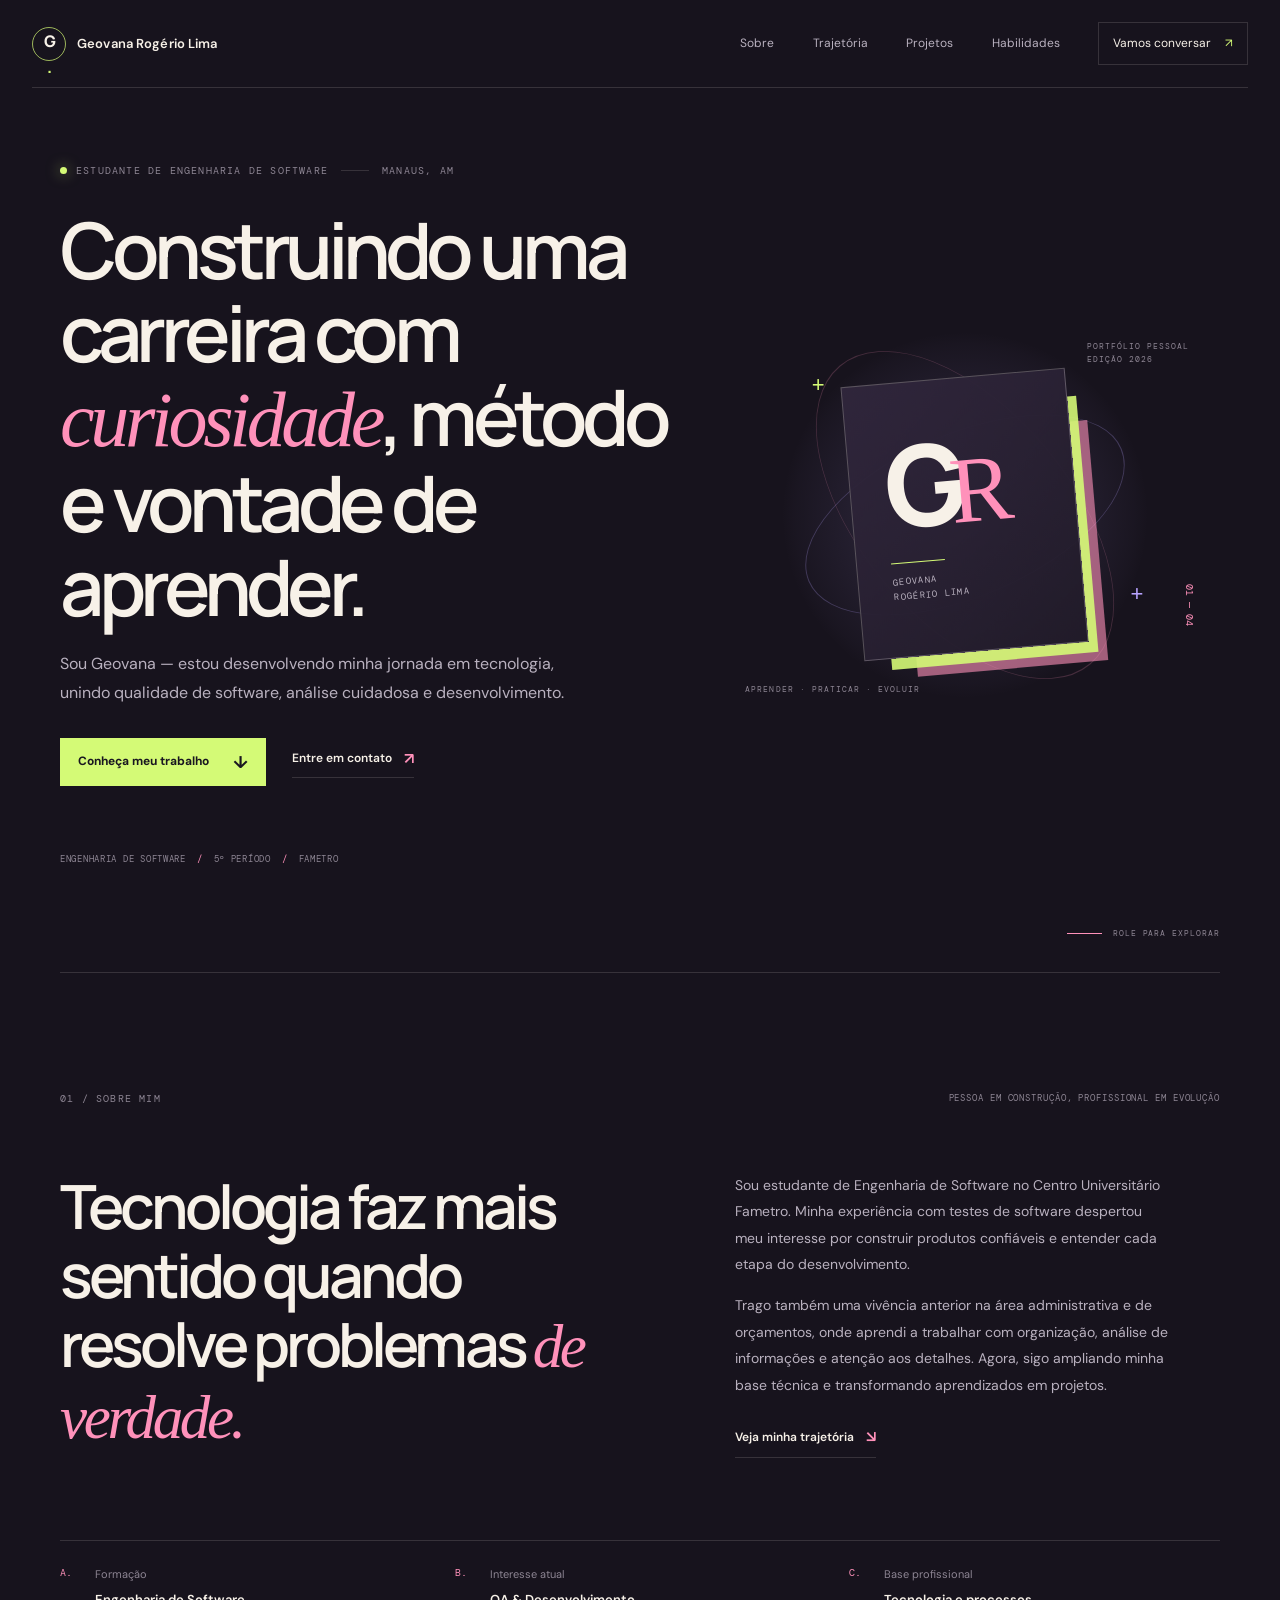
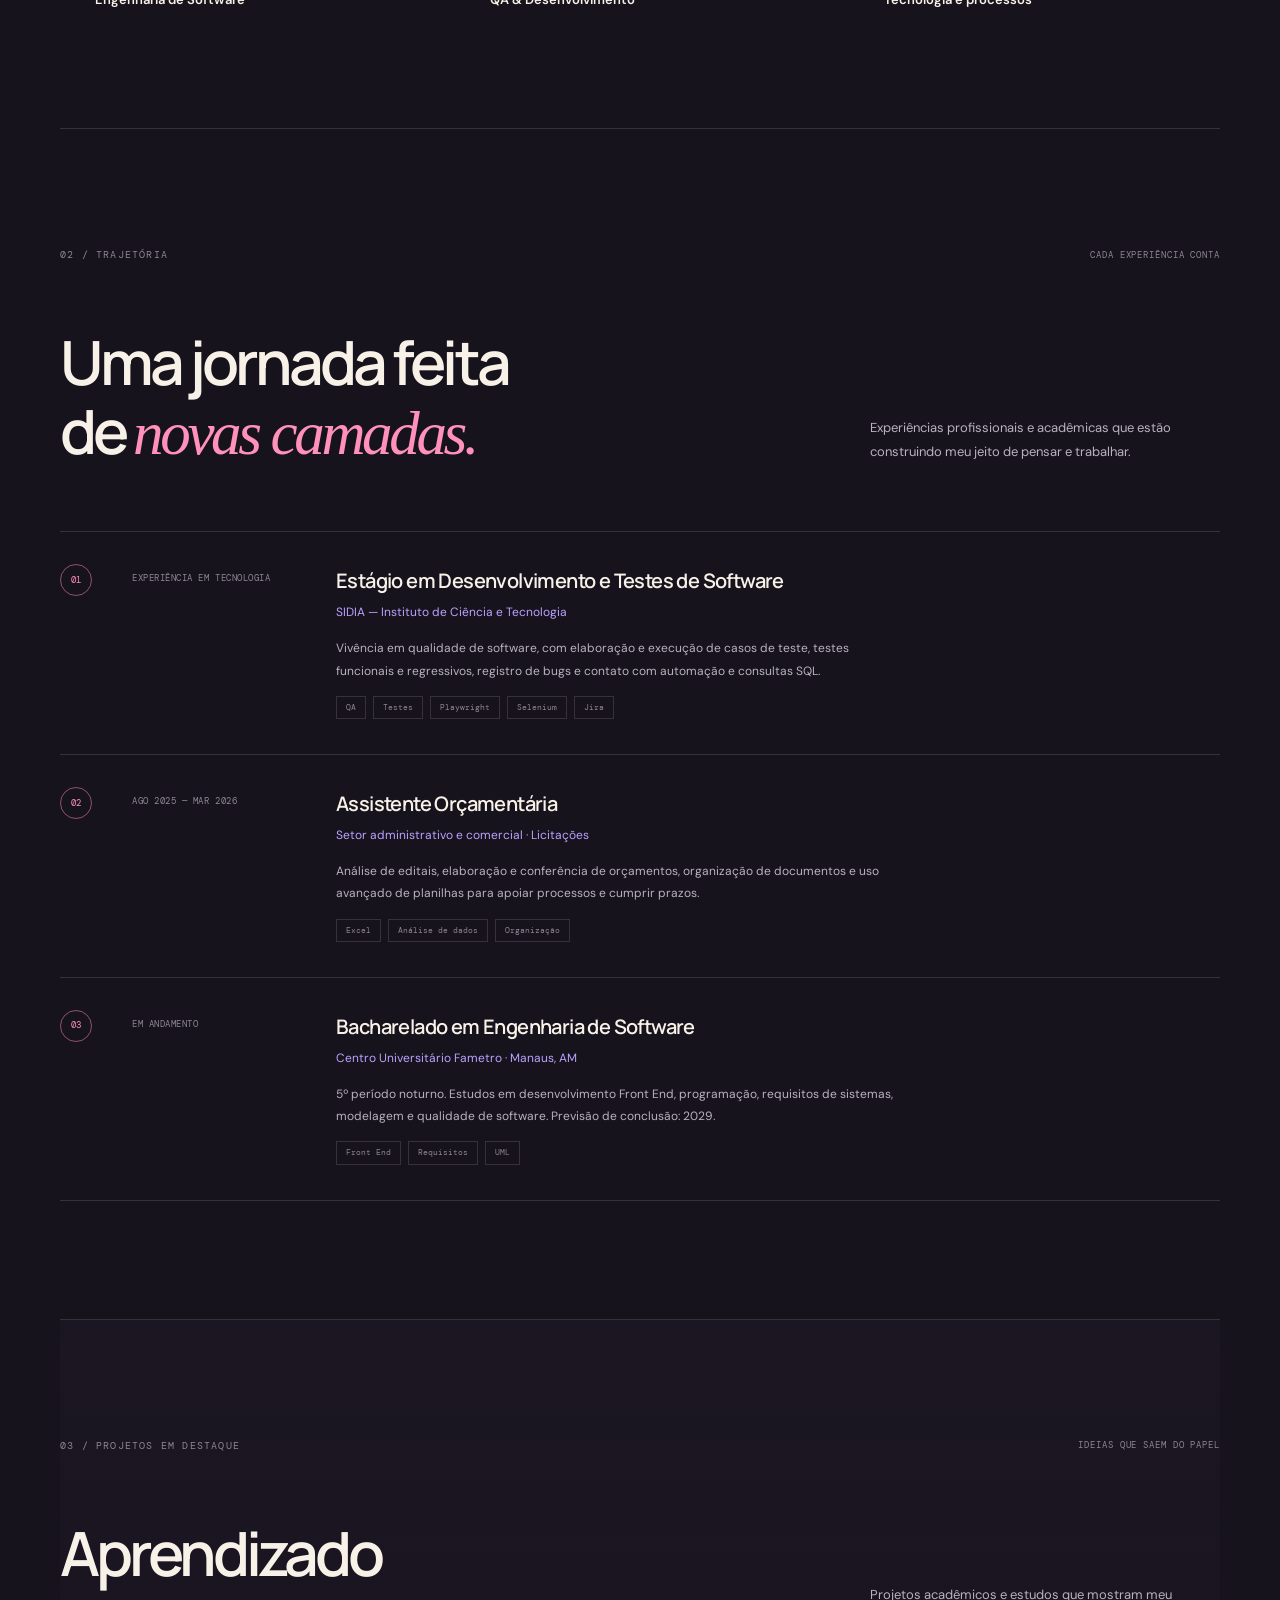
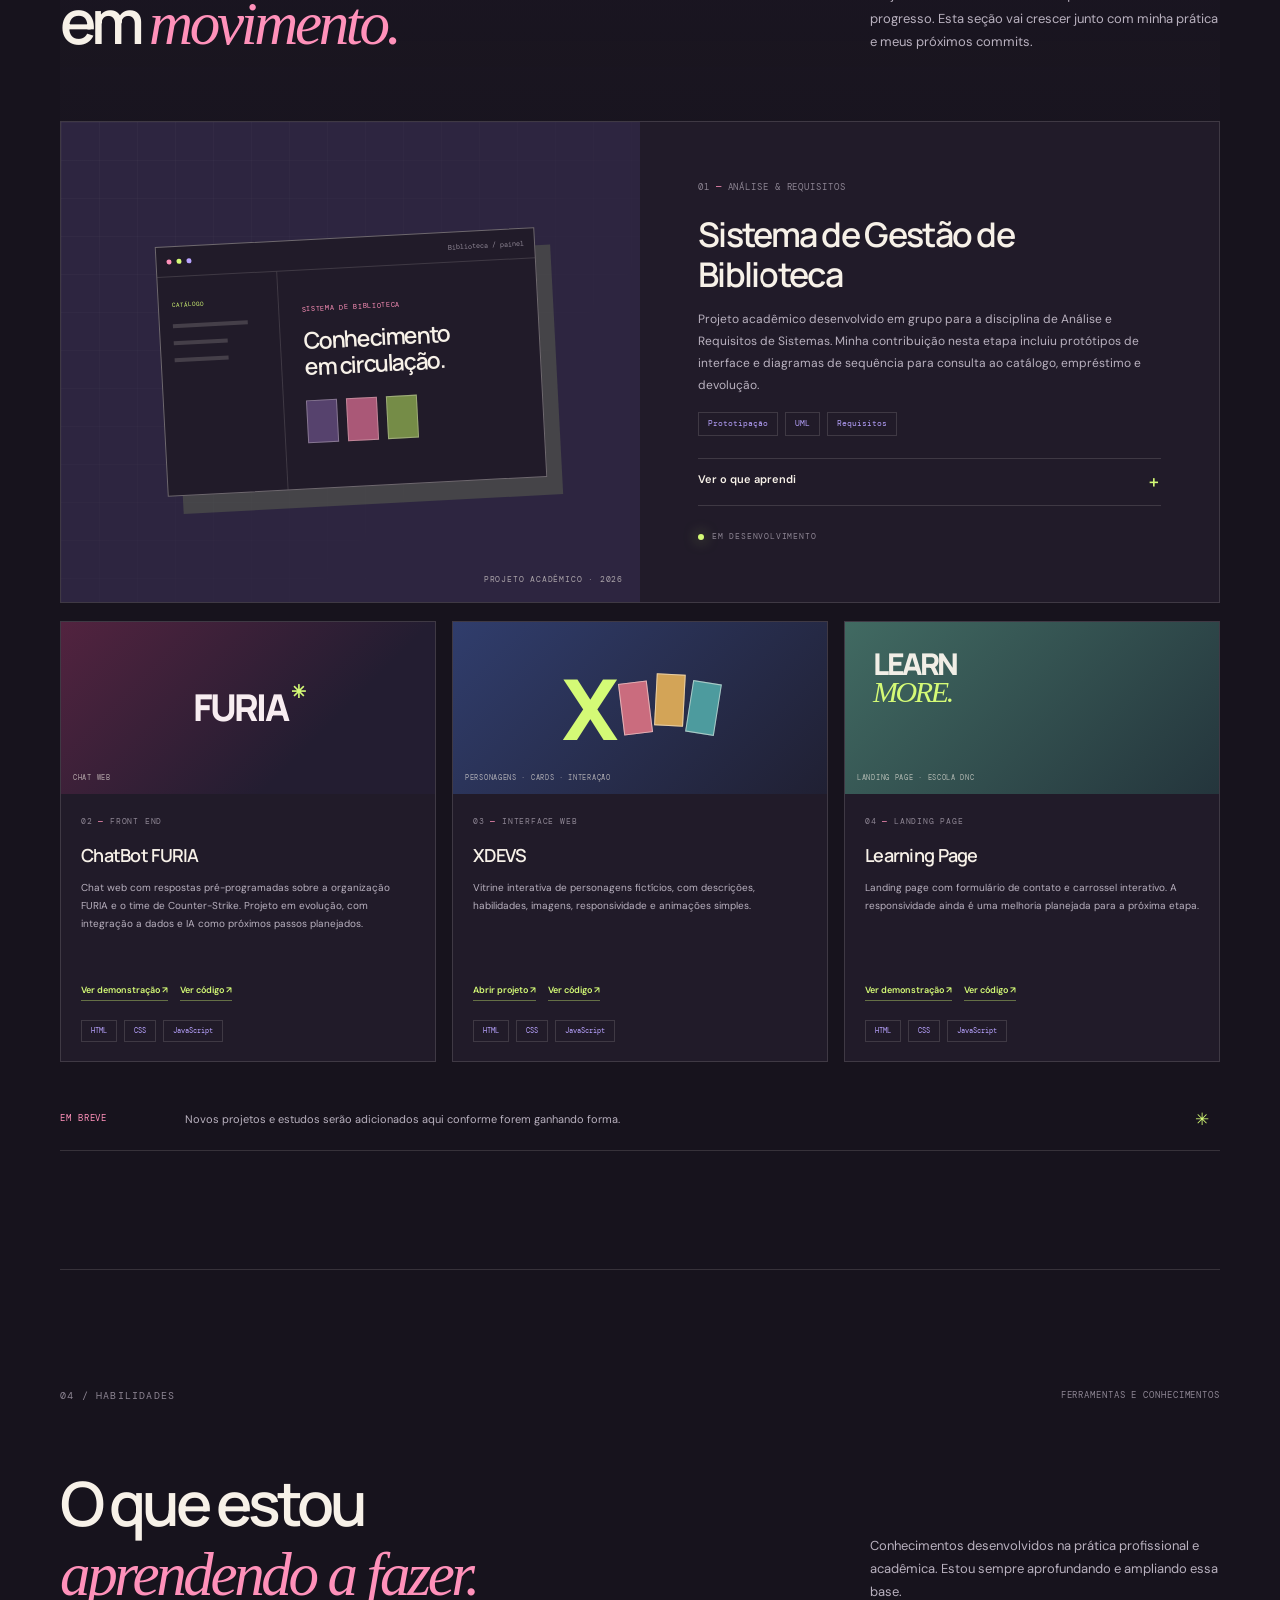
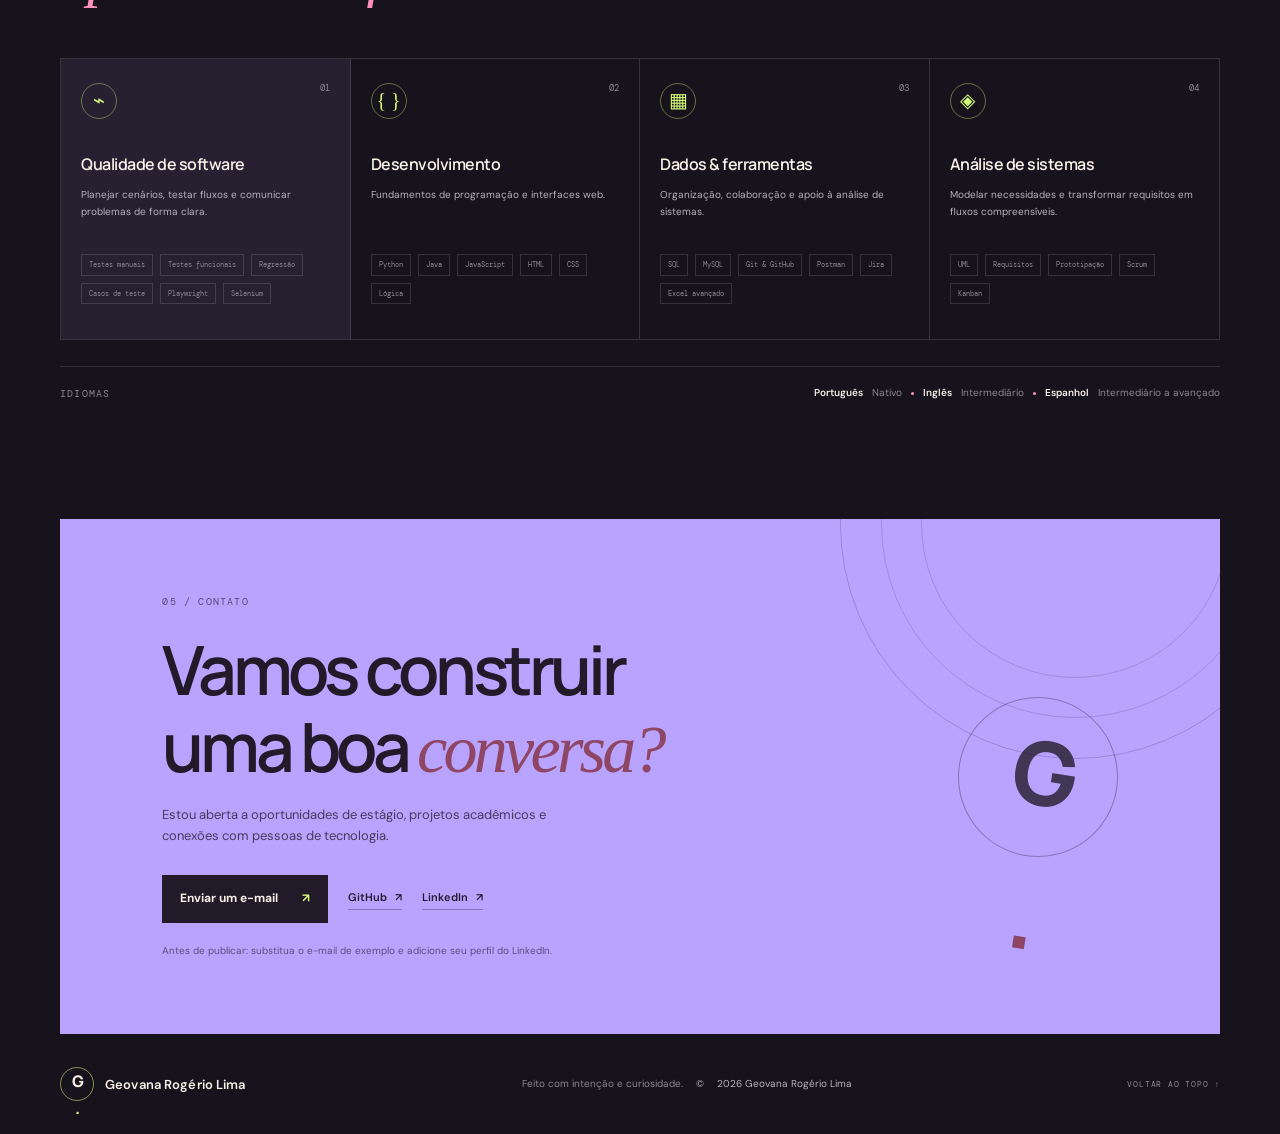
==== commit 51678fb5: "feat: showcase academic and personal projects" ====
--- a/index.html
+++ b/index.html
@@ -79,8 +79,13 @@
           <div class="projects-heading"><h2 id="projetos-title">Aprendizado<br />em <em>movimento.</em></h2><p>Projetos acadêmicos e estudos que mostram meu progresso. Esta seção vai crescer junto com minha prática e meus próximos commits.</p></div>
           <article class="project-card">
             <div class="project-visual" aria-hidden="true"><div class="visual-grid"></div><div class="library-window"><div class="window-bar"><i></i><i></i><i></i><span>Biblioteca / painel</span></div><div class="library-layout"><div class="library-side"><b>CATÁLOGO</b><i></i><i></i><i></i></div><div class="library-main"><span class="library-kicker">SISTEMA DE BIBLIOTECA</span><strong>Conhecimento<br />em circulação.</strong><div class="book-row"><i></i><i></i><i></i></div></div></div></div><span class="visual-label">PROJETO ACADÊMICO · 2026</span></div>
-            <div class="project-info"><div class="project-index">01 <span>—</span> ANÁLISE &amp; REQUISITOS</div><h3>Sistema de Gestão de Biblioteca</h3><p>Projeto acadêmico desenvolvido em grupo para a disciplina de Análise e Requisitos de Sistemas. Minha contribuição nesta etapa incluiu protótipos de interface e diagramas de sequência para consulta ao catálogo, empréstimo e devolução.</p><div class="project-tools"><span>Figma / prototipação</span><span>UML</span><span>Requisitos</span></div><details class="project-details"><summary>Ver o que aprendi <span aria-hidden="true">＋</span></summary><p>Organizar requisitos funcionais, conectar fluxos de uso às telas e representar interações entre pessoas e componentes do sistema. O projeto continua em evolução com a equipe.</p></details><span class="project-status"><span class="status-dot"></span> EM DESENVOLVIMENTO</span></div>
+            <div class="project-info"><div class="project-index">01 <span>—</span> ANÁLISE &amp; REQUISITOS</div><h3>Sistema de Gestão de Biblioteca</h3><p>Projeto acadêmico desenvolvido em grupo para a disciplina de Análise e Requisitos de Sistemas. Minha contribuição nesta etapa incluiu protótipos de interface e diagramas de sequência para consulta ao catálogo, empréstimo e devolução.</p><div class="project-tools"><span>Prototipação</span><span>UML</span><span>Requisitos</span></div><details class="project-details"><summary>Ver o que aprendi <span aria-hidden="true">＋</span></summary><p>Organizar requisitos funcionais, conectar fluxos de uso às telas e representar interações entre pessoas e componentes do sistema. O projeto continua em evolução com a equipe.</p></details><span class="project-status"><span class="status-dot"></span> EM DESENVOLVIMENTO</span></div>
           </article>
+          <div class="project-mini-grid" aria-label="Outros projetos e experimentos">
+            <article class="mini-project"><div class="mini-project-art art-chat"><span>FURIA<span class="art-asterisk">✳</span></span><small>CHAT WEB</small></div><div class="mini-project-body"><p class="project-index">02 <span>—</span> FRONT END</p><h3>ChatBot FURIA</h3><p>Chat web com respostas pré-programadas sobre a organização FURIA e o time de Counter-Strike. Projeto em evolução, com integração a dados e IA como próximos passos planejados.</p><div class="mini-links"><a href="https://warm-sprinkles-a7e92b.netlify.app/" target="_blank" rel="noreferrer">Ver demonstração ↗</a><a href="https://github.com/Geovanarlx/ChatBot-Furia" target="_blank" rel="noreferrer">Ver código ↗</a></div><div class="project-tools"><span>HTML</span><span>CSS</span><span>JavaScript</span></div></div></article>
+            <article class="mini-project"><div class="mini-project-art art-xdevs"><span class="xdevs-symbol">X</span><span class="xdevs-cards"><i></i><i></i><i></i></span><small>PERSONAGENS · CARDS · INTERAÇÃO</small></div><div class="mini-project-body"><p class="project-index">03 <span>—</span> INTERFACE WEB</p><h3>XDEVS</h3><p>Vitrine interativa de personagens fictícios, com descrições, habilidades, imagens, responsividade e animações simples.</p><div class="mini-links"><a href="https://geovanarlx.github.io/projeto-xdevs/" target="_blank" rel="noreferrer">Abrir projeto ↗</a><a href="https://github.com/Geovanarlx/projeto-xdevs" target="_blank" rel="noreferrer">Ver código ↗</a></div><div class="project-tools"><span>HTML</span><span>CSS</span><span>JavaScript</span></div></div></article>
+            <article class="mini-project"><div class="mini-project-art art-learning"><span>LEARN<br /><em>MORE.</em></span><small>LANDING PAGE · ESCOLA DNC</small></div><div class="mini-project-body"><p class="project-index">04 <span>—</span> LANDING PAGE</p><h3>Learning Page</h3><p>Landing page com formulário de contato e carrossel interativo. A responsividade ainda é uma melhoria planejada para a próxima etapa.</p><div class="mini-links"><a href="https://668b55dd350370a346e59e3c--storied-otter-2c3f23.netlify.app/" target="_blank" rel="noreferrer">Ver demonstração ↗</a><a href="https://github.com/Geovanarlx/Projeto-Learning-Page" target="_blank" rel="noreferrer">Ver código ↗</a></div><div class="project-tools"><span>HTML</span><span>CSS</span><span>JavaScript</span></div></div></article>
+          </div>
           <div class="project-footnote"><span>EM BREVE</span><p>Novos projetos e estudos serão adicionados aqui conforme forem ganhando forma.</p><span class="footnote-star">✳</span></div>
         </section>
 
--- a/css/style.css
+++ b/css/style.css
@@ -57,2223 +57,107 @@
 .hero-meta { display: flex; flex-wrap: wrap; gap: 11px; margin-top: 66px; color: var(--quiet); font-family: "DM Mono", monospace; font-size: 9px; letter-spacing: .08em; }
 .meta-separator { color: var(--pink); }
 .hero-art { position: relative; display: grid; min-height: 410px; place-items: center; isolation: isolate; }
-.hero-art::before { position: absolute; z-index: -1; width: min(32vw, 370px); aspect-ratio: 1; border-radius: 50%; background: radial-gradient(circ�9��-��k�w��Y�X�-�\���-�\�^N�ܚY�ܚY-][\]KX��-[[�Έ-�\X]
--�-Y��N��\�-�--�X\��[�]��-�-�-Y[��]��-�--��ܙ\�]��-\--��Y-�\�-K[[�JN�B���X�-�\�^N�ܚY�ܚY-][\]KX��-[[�Έ-��--Y�����-[[�Y�\�\-���܎�-�\�-K\]ZY]
-N��۝-\�^�N�-L\-�B���X�-Z[�^-�ܚY-\��Έ-�[�-����܎�-�\�-K\[��N��۝-Y�[Z[-N��H[ۛȋ[ۛ��X�N��۝-\�^�N�-L--�B���X�-�-�ۙ�-�X\��[�]��-�-���܎�-�\�-KZ[��N��۝-\�^�N�-L�-��۝-]�ZY�-�-�-�B��-�Z�X�ܞK]�--�-�ڙX�-�ZXY[��-���[-�ZXY-�\�^N��^�[YۋZ][\Έ�^-Y[���\�Y�KX�۝[��-�X�KX�]-�Y[���\�----�X\��[�X��-�N�-��-�B��-�Z�X�ܞK]��---�-�ڙX�-�ZXY[���---���[-�ZXY�--�X^-]�Y-�-�L--�X\��[��---�-���܎�-�\�-K[]]Y
-N��۝-\�^�N�-L�-�[�KZZY�-�-K��B��[Y[[�H-��ܙ\�]��-\--��Y-�\�-K[[�JN�B��[Y[[�KZ][H-�\�^N�ܚY�ܚY-][\]KX��-[[�Έ----N---Z[�X^
----Y��N��\�-�--�-Y[�Έ-̜---�\-��ܙ\�X��-�N�-\--��Y-�\�-K[[�JN�B��[Y[[�K[X\��\�-�\�^N�ܚY�-�Y-�-̜-�ZY�-�-̜-�-X�KZ][\Έ�[�\���ܙ\��-\--��Y-�ؘJ-�MK-M-K-N-�-�JN��ܙ\�\�Y]\Έ-L	N���܎�-�\�-K\[��N��۝-Y�[Z[-N��H[ۛȋ[ۛ��X�N��۝-\�^�N�\-�B��[Y[[�KY]H-�-Y[��]��-�-���܎�-�\�-K\]ZY]
-N��۝-Y�[Z[-N��H[ۛȋ[ۛ��X�N��۝-\�^�N�\-�]-\�\�X�[�Έ-�-�[N�B��[Y[[�KX�۝[�-�X^-]�Y-�-NL--�B��[Y[[�KX�۝[�-�-�X\��[��-----��۝-\�^�N�-�--��۝-]�ZY�-�-�-�]-\�\�X�[�Έ-K�-�[N�B��[Y[[�K[ܙ�-�X\��[�X��-�N�-L�-���܎�-�\�-K[]�[�\�HZ[\ܝ[���۝-\�^�N�-L�-Z[\ܝ[��B��[Y[[�KX�۝[�--�X^-]�Y-�-M�--�X\��[�X��-�N�-M--���܎�-�\�-K[]]Y
-N��۝-\�^�N�-L�-�[�KZZY�-�-K�-N�B��Y�[\�--�-�ڙX�-]��-�-���[-]Y��-�\�^N��^��^-]ܘ\�-ܘ\��\�-�-�B��Y�[\�-�[�-�-�ڙX�-]��-�-�[�-�-Y[�Έ---\-��ܙ\��-\--��Y-�\�-K[[�JN���܎�-�\�-K\]ZY]
-N��۝-Y�[Z[-N��H[ۛȋ[ۛ��X�N��۝-\�^�N�--�B��-�ڙX�-�-��X��ܛ�[��[�X\�YܘYY[�
--N-Y�-�ؘJ-��-��--K-��
-K--�[��\�[�-MIJN�B��-�ڙX�-X�\�-�\�^N�ܚY�ܚY-][\]KX��-[[�Έ-Y��-Y���Z[�ZZY�-�--L--��ܙ\��-\--��Y-�\�-K[[�JN��X��ܛ�[��-�\�-K\[�[
-N�B��-�ڙX�-]�\�X[-�-��][ێ�-�[]]�N�\�^N�ܚY�Z[�ZZY�-�-�---�-X�KZ][\Έ�[�\��ݙ\���ΈY[���X��ܛ�[��̙-�M-�B���\�X[-YܚY-�-��][ێ�X���-]N�[��]�-��X�]-N�-��N��X��ܛ�[�-Z[XY�N�[�X\�YܘYY[�
--�ؘJ-�-�-�-K-�̋-�L�H-\----�[��\�[�-\+.hero-art::before { position: absolute; z-index: -1; width: min(32vw, 370px); aspect-ratio: 1; border-radius: 50%; background: radial-gradient(circle, rgba(184,163,255,.2), rgba(184,163,255,.02) 65%, transparent 70%); content: ""; }
+.orbit { position: absolute; width: 340px; aspect-ratio: 1; border: 1px solid rgba(184,163,255,.25); border-radius: 50%; transform: rotate(-23deg) scaleY(.48); }
+.orbit-two { width: 390px; border-color: rgba(255,145,186,.2); transform: rotate(50deg) scaleY(.54); }
+.monogram-card { position: relative; display: flex; width: 225px; height: 275px; flex-direction: column; align-items: flex-start; justify-content: center; padding-left: 34px; border: 1px solid rgba(247,241,232,.25); background: linear-gradient(140deg, rgba(48,38,60,.96), rgba(33,27,41,.94)); box-shadow: 18px 20px 0 -9px rgba(212,250,118,.9), 35px 37px 0 -17px rgba(255,145,186,.6); transform: rotate(-5deg); }
+.monogram { font-family: "Manrope", sans-serif; font-size: 112px; font-weight: 800; letter-spacing: -.16em; line-height: .9; }
+.monogram span { color: var(--pink); font-family: var(--serif); font-size: 94px; font-weight: 400; }
+.monogram-rule { width: 54px; height: 1px; margin: 24px 0 11px; background: var(--acid); }
+.monogram-name { color: var(--muted); font-family: "DM Mono", monospace; font-size: 9px; letter-spacing: .15em; line-height: 1.7; }
+.art-caption { position: absolute; color: var(--quiet); font-family: "DM Mono", monospace; font-size: 8px; letter-spacing: .13em; line-height: 1.7; }
+.caption-top { top: 30px; right: 6%; }
+.caption-bottom { bottom: 23px; left: 7%; }
+.art-index { position: absolute; right: 2%; bottom: 26%; color: var(--pink); font-family: "DM Mono", monospace; font-size: 10px; transform: rotate(90deg); }
+.art-cross { position: absolute; color: var(--acid); font-family: sans-serif; font-size: 22px; font-weight: 300; }
+.cross-one { top: 14%; left: 20%; }.cross-two { right: 15%; top: 65%; color: var(--lavender); }
+.scroll-cue { position: absolute; right: 0; bottom: 32px; display: inline-flex; align-items: center; gap: 11px; color: var(--quiet); font-family: "DM Mono", monospace; font-size: 8px; letter-spacing: .12em; }
+.scroll-line { width: 35px; height: 1px; background: var(--pink); }
+.intro, .trajectory, .projects, .skills { border-top: 1px solid var(--line); }
+.section-heading { display: flex; align-items: center; justify-content: space-between; gap: 24px; margin-bottom: 66px; }
+.heading-note { color: var(--quiet); font-family: "DM Mono", monospace; font-size: 9px; letter-spacing: .1em; }
+.intro-grid { display: grid; grid-template-columns: 1.06fr .94fr; gap: 11%; align-items: start; }
+.intro h2, .trajectory h2, .projects h2, .skills h2, .contact h2 { margin: 0; font-size: clamp(38px, 5vw, 61px); font-weight: 600; letter-spacing: -.065em; line-height: 1.13; }
+.intro-text { max-width: 435px; color: var(--muted); font-size: 14px; line-height: 1.9; }
+.intro-text .text-link { margin-top: 10px; color: var(--ink); }
+.facts-row { display: grid; grid-template-columns: repeat(3, 1fr); gap: 24px; margin-top: 82px; padding-top: 24px; border-top: 1px solid var(--line); }
+.fact { display: grid; grid-template-columns: 26px 1fr; column-gap: 9px; color: var(--quiet); font-size: 11px; }
+.fact-index { grid-row: span 2; color: var(--pink); font-family: "DM Mono", monospace; font-size: 10px; }
+.fact strong { margin-top: 6px; color: var(--ink); font-size: 13px; font-weight: 600; }
+.trajectory-top, .projects-heading, .skills-head { display: flex; align-items: flex-end; justify-content: space-between; gap: 40px; margin-bottom: 62px; }
+.trajectory-top > p, .projects-heading > p, .skills-head > p { max-width: 350px; margin: 0 0 6px; color: var(--muted); font-size: 13px; line-height: 1.8; }
+.timeline { border-top: 1px solid var(--line); }
+.timeline-item { display: grid; grid-template-columns: 48px 180px minmax(0, 1fr); gap: 24px; padding: 32px 0 35px; border-bottom: 1px solid var(--line); }
+.timeline-marker { display: grid; width: 32px; height: 32px; place-items: center; border: 1px solid rgba(255,145,186,.5); border-radius: 50%; color: var(--pink); font-family: "DM Mono", monospace; font-size: 9px; }
+.timeline-date { padding-top: 7px; color: var(--quiet); font-family: "DM Mono", monospace; font-size: 9px; letter-spacing: .06em; }
+.timeline-content { max-width: 590px; }
+.timeline-content h3 { margin: 0 0 4px; font-size: 20px; font-weight: 600; letter-spacing: -.03em; }
+.timeline-org { margin-bottom: 12px; color: var(--lavender) !important; font-size: 12px !important; }
+.timeline-content p { max-width: 570px; margin-bottom: 14px; color: var(--muted); font-size: 12px; line-height: 1.85; }
+.tag-list, .project-tools, .skill-tags { display: flex; flex-wrap: wrap; gap: 7px; }
+.tag-list span, .project-tools span { padding: 4px 9px; border: 1px solid var(--line); color: var(--quiet); font-family: "DM Mono", monospace; font-size: 8px; }
+.projects { background: linear-gradient(180deg, rgba(33,27,41,.38), transparent 55%); }
+.project-card { display: grid; grid-template-columns: 1fr 1fr; min-height: 410px; border: 1px solid var(--line); background: var(--panel); }
+.project-visual { position: relative; display: grid; min-height: 380px; place-items: center; overflow: hidden; background: #2d2540; }
+.visual-grid { position: absolute; inset: 0; opacity: .25; background-image: linear-gradient(rgba(247,241,232,.12) 1px, transparent 1px), linear-gradient(90deg, rgba(247,241,232,.12) 1px, transparent 1px); background-size: 38px 38px; mask-image: linear-gradient(135deg, black, transparent 80%); }
+.library-window { position: relative; width: min(76%, 380px); min-height: 250px; border: 1px solid rgba(247,241,232,.36); background: #211b29; box-shadow: 15px 18px 0 rgba(212,250,118,.14); transform: rotate(-3deg); }
+.window-bar { display: flex; height: 30px; align-items: center; gap: 5px; padding-inline: 10px; border-bottom: 1px solid var(--line); color: var(--quiet); font-family: "DM Mono", monospace; font-size: 7px; }
+.window-bar i { width: 5px; height: 5px; border-radius: 50%; background: var(--pink); }.window-bar i:nth-child(2) { background: var(--acid); }.window-bar i:nth-child(3) { background: var(--lavender); }.window-bar span { margin-left: auto; }
+.library-layout { display: grid; grid-template-columns: .7fr 1.5fr; min-height: 218px; }
+.library-side { display: flex; flex-direction: column; gap: 13px; padding: 24px 13px; border-right: 1px solid var(--line); color: var(--quiet); font-family: "DM Mono", monospace; font-size: 6px; }
+.library-side b { color: var(--acid); font-weight: 400; }.library-side i { width: 58%; height: 4px; background: rgba(247,241,232,.17); }.library-side i:first-of-type { width: 80%; }
+.library-main { padding: 23px 22px; }.library-kicker { color: var(--pink); font-family: "DM Mono", monospace; font-size: 7px; letter-spacing: .1em; }.library-main strong { display: block; margin-top: 9px; font-family: "Manrope", sans-serif; font-size: 23px; font-weight: 600; letter-spacing: -.06em; line-height: 1.12; }
+.book-row { display: flex; gap: 9px; margin-top: 20px; }.book-row i { width: 31px; height: 43px; border: 1px solid rgba(247,241,232,.3); background: #56426d; }.book-row i:nth-child(2) { background: #aa5877; }.book-row i:nth-child(3) { background: #758c47; }
+.visual-label { position: absolute; right: 17px; bottom: 15px; color: rgba(247,241,232,.62); font-family: "DM Mono", monospace; font-size: 8px; letter-spacing: .1em; }
+.project-info { position: relative; display: flex; flex-direction: column; align-items: flex-start; padding: clamp(30px, 5vw, 58px); }
+.project-index { margin-bottom: 20px; color: var(--quiet); font-family: "DM Mono", monospace; font-size: 9px; letter-spacing: .1em; }.project-index span { color: var(--pink); }
+.project-info h3 { margin: 0 0 13px; font-size: clamp(25px, 3vw, 34px); font-weight: 600; letter-spacing: -.05em; line-height: 1.17; }
+.project-info > p { color: var(--muted); font-size: 12px; line-height: 1.85; }
+.project-tools { margin-top: 4px; }.project-tools span { color: var(--lavender); }
+.project-details { width: 100%; margin-top: 22px; border-top: 1px solid var(--line); border-bottom: 1px solid var(--line); }
+.project-details summary { display: flex; justify-content: space-between; padding: 11px 0; color: var(--ink); cursor: pointer; font-size: 11px; font-weight: 600; list-style: none; }
+.project-details summary::-webkit-details-marker { display: none; }.project-details summary span { color: var(--acid); font-size: 15px; }.project-details[open] summary span { transform: rotate(45deg); }
+.project-details p { margin: 0; padding: 0 0 13px; color: var(--muted); font-size: 11px; line-height: 1.8; }
+.project-status { display: flex; align-items: center; gap: 8px; margin-top: auto; padding-top: 24px; color: var(--quiet); font-family: "DM Mono", monospace; font-size: 8px; letter-spacing: .1em; }
+.project-status .status-dot { width: 6px; height: 6px; flex-basis: 6px; }
+.project-footnote { display: grid; grid-template-columns: 105px 1fr 25px; align-items: center; gap: 20px; margin-top: 26px; padding: 17px 0; border-bottom: 1px solid var(--line); }
+.project-footnote > span:first-child { color: var(--pink); font-family: "DM Mono", monospace; font-size: 9px; letter-spacing: .1em; }.project-footnote p { margin: 0; color: var(--muted); font-size: 11px; }.footnote-star { color: var(--acid); font-size: 17px; }
+.project-mini-grid { display: grid; grid-template-columns: repeat(3, 1fr); gap: 16px; margin-top: 18px; }
+.mini-project { display: flex; min-width: 0; flex-direction: column; border: 1px solid var(--line); background: var(--panel); }
+.mini-project-art { position: relative; display: flex; min-height: 172px; align-items: center; justify-content: center; overflow: hidden; }
+.mini-project-art small { position: absolute; right: 12px; bottom: 10px; left: 12px; color: rgba(247,241,232,.64); font-family: "DM Mono", monospace; font-size: 7px; letter-spacing: .1em; }
+.art-chat { background: linear-gradient(135deg, #52233f, #231d31 68%); }.art-chat > span { color: #f8edf1; font-family: "Manrope", sans-serif; font-size: 37px; font-weight: 800; letter-spacing: -.08em; }.art-asterisk { display: inline-block; margin-left: 4px; color: var(--acid); font-size: 18px; vertical-align: top; }
+.art-xdevs { gap: 12px; background: linear-gradient(135deg, #303d6c, #202033); }.xdevs-symbol { color: var(--acid); font-family: "Manrope", sans-serif; font-size: 84px; font-weight: 800; letter-spacing: -.1em; line-height: 1; }.xdevs-cards { display: flex; gap: 5px; align-items: center; }.xdevs-cards i { width: 29px; height: 52px; border: 1px solid rgba(247,241,232,.55); background: #ca6c7e; transform: rotate(-7deg); }.xdevs-cards i:nth-child(2) { background: #d3a457; transform: rotate(3deg) translateY(-8px); }.xdevs-cards i:nth-child(3) { background: #4d9b9e; transform: rotate(9deg); }
+.art-learning { align-items: flex-start; justify-content: flex-start; padding: 28px; background: linear-gradient(135deg, #416a62, #24353c); }.art-learning > span { color: #f1eee6; font-family: "Manrope", sans-serif; font-size: 30px; font-weight: 800; letter-spacing: -.08em; line-height: .9; }.art-learning em { color: var(--acid); font-family: var(--serif); font-weight: 400; }
+.mini-project-body { display: flex; flex: 1; flex-direction: column; padding: 21px 20px 19px; }.mini-project-body .project-index { margin-bottom: 13px; font-size: 8px; }.mini-project-body h3 { margin: 0 0 9px; font-size: 18px; font-weight: 600; letter-spacing: -.04em; }.mini-project-body > p:not(.project-index) { min-height: 88px; margin-bottom: 16px; color: var(--muted); font-size: 10px; line-height: 1.8; }.mini-links { display: flex; flex-wrap: wrap; gap: 12px; margin-bottom: 15px; }.mini-links a { padding-bottom: 2px; border-bottom: 1px solid rgba(212,250,118,.38); color: var(--acid); font-size: 9px; font-weight: 600; }.mini-project .project-tools span { font-size: 7px; }
+.skills-head { margin-bottom: 48px; }.skills-grid { display: grid; grid-template-columns: repeat(4, 1fr); border: 1px solid var(--line); }
+.skill-card { position: relative; min-height: 280px; padding: 24px 20px; border-right: 1px solid var(--line); }.skill-card:last-child { border-right: 0; }.skill-card-featured { background: rgba(184,163,255,.09); }
+.skill-number { position: absolute; top: 22px; right: 20px; color: var(--quiet); font-family: "DM Mono", monospace; font-size: 9px; }.skill-icon { display: grid; width: 36px; height: 36px; place-items: center; margin-bottom: 32px; border: 1px solid rgba(212,250,118,.4); border-radius: 50%; color: var(--acid); font-family: var(--serif); font-size: 20px; }
+.skill-card h3 { margin: 0 0 9px; font-size: 16px; font-weight: 600; letter-spacing: -.03em; }.skill-card p { min-height: 52px; margin-bottom: 16px; color: var(--muted); font-size: 10px; line-height: 1.7; }
+.skill-tags span { padding: 4px 7px; border: 1px solid var(--line); color: var(--quiet); font-family: "DM Mono", monospace; font-size: 7px; }
+.languages { display: flex; justify-content: space-between; gap: 20px; margin-top: 26px; padding-top: 18px; border-top: 1px solid var(--line); }.languages p { display: flex; flex-wrap: wrap; align-items: center; gap: 9px; margin: 0; color: var(--quiet); font-size: 10px; }.languages strong { color: var(--ink); font-size: 10px; font-weight: 600; }.languages i { width: 3px; height: 3px; border-radius: 50%; background: var(--pink); }
+.contact { position: relative; display: flex; min-height: 480px; align-items: center; justify-content: space-between; overflow: hidden; padding: 75px clamp(32px, 8vw, 105px); background: var(--lavender); color: #211b29; }
+.contact-content { position: relative; z-index: 2; max-width: 590px; }.contact .eyebrow { color: rgba(33,27,41,.65); }.contact h2 { margin: 22px 0 16px; font-size: clamp(43px, 6vw, 68px); }.contact h2 em { color: #8f4664; }.contact-content > p:not(.eyebrow):not(.contact-note) { max-width: 430px; color: rgba(33,27,41,.76); font-size: 13px; }
+.contact-actions { display: flex; flex-wrap: wrap; align-items: center; gap: 20px; margin-top: 28px; }.button-light { color: var(--ink); background: #211b29; }.button-light span { color: var(--acid); }.contact-social { padding-bottom: 3px; border-bottom: 1px solid rgba(33,27,41,.35); font-size: 11px; font-weight: 600; }.contact-social span { margin-left: 5px; }
+.contact-note { margin: 20px 0 0; color: rgba(33,27,41,.62); font-size: 10px; }.contact-stamp { position: relative; z-index: 1; display: grid; width: 160px; height: 160px; flex: 0 0 160px; place-items: center; border: 1px solid rgba(33,27,41,.34); border-radius: 50%; color: rgba(33,27,41,.8); font-family: "Manrope", sans-serif; font-size: 88px; font-weight: 800; letter-spacing: -.15em; transform: rotate(9deg); }.contact-stamp span { color: #8f4664; }
+.contact-orbit { position: absolute; right: -90px; top: -230px; width: 470px; height: 470px; border: 1px solid rgba(33,27,41,.2); border-radius: 50%; }.contact-orbit::before, .contact-orbit::after { position: absolute; inset: 40px; border: 1px solid rgba(33,27,41,.16); border-radius: 50%; content: ""; }.contact-orbit::after { inset: 80px; }
+.site-footer { display: flex; min-height: 100px; align-items: center; justify-content: space-between; gap: 22px; }.footer-brand .brand-mark { border-color: rgba(212,250,118,.55); }.site-footer > p { margin: 0; color: var(--quiet); font-size: 10px; }.site-footer > p span { margin-left: 10px; color: var(--muted); }.back-top { color: var(--quiet); font-family: "DM Mono", monospace; font-size: 8px; letter-spacing: .1em; }
+.js-enabled [data-reveal] { opacity: 0; transform: translateY(18px); transition: opacity .65s ease, transform .65s ease; }.js-enabled [data-reveal].is-visible { opacity: 1; transform: translateY(0); }
+:focus-visible { outline: 2px solid var(--acid); outline-offset: 4px; }
 
-K[�X\�YܘYY[�
-LY�-�ؘJ-�-�-�-K-�̋-�L�H-\----�[��\�[�-\-
-N��X��ܛ�[�-\�^�N�-�---�--�X\��Z[XY�N�[�X\�YܘYY[�
--L�YY��X��--�[��\�[�-	JN�B��X��\�K]�[���-�-��][ێ�-�[]]�N�-�Y-�Z[�-͉K-�---
-N�Z[�ZZY�-�-�L--��ܙ\��-\--��Y-�ؘJ-�-�-�-K-�̋-�͊N��X��ܛ�[��̌LX��N���-\�Y�Έ-M\--N----�ؘJ-�L�-�L--LN--�M
-N�--�[�ٛܛN�-��]J-L�Y�N�B���[���X�\�-�\�^N��^�ZY�-�-�--�[YۋZ][\Έ�[�\���\�-\-�-Y[��Z[�[�N�-L--��ܙ\�X��-�N�-\--��Y-�\�-K[[�JN���܎�-�\�-K\]ZY]
-N��۝-Y�[Z[-N��H[ۛȋ[ۛ��X�N��۝-\�^�N�-�-�B���[���X�\�H-�-�Y-�-\-�ZY�-�-\-��ܙ\�\�Y]\Έ-L	N��X��ܛ�[��-�\�-K\[��N�K��[���X�\�N��-X�[
--�H-��X��ܛ�[��-�\�-KXX�Y
-N�K��[���X�\�N��-X�[
--�H-��X��ܛ�[��-�\�-K[]�[�\�N�K��[���X�\�-�[�-�X\��[�[Y��]]��B��X��\�K[^[�]-�\�^N�ܚY�ܚY-][\]KX��-[[�Έ-�ٜ�-K�Y���Z[�ZZY�-�-�N--�B��X��\�K\�YH-�\�^N��^��^-Y\�X�[ێ���-[[���\�-L�-�-Y[�Έ-�---L�-��ܙ\�\�Y�-�-\--��Y-�\�-K[[�JN���܎�-�\�-K\]ZY]
-N��۝-Y�[Z[-N��H[ۛȋ[ۛ��X�N��۝-\�^�N�-�-�B��X��\�K\�YH�-���܎�-�\�-KXX�Y
-N��۝-]�ZY�-�---�K�X��\�K\�YHH-�-�Y-�-N	N�ZY�-�---��X��ܛ�[��-�ؘJ-�-�-�-K-�̋-�M�N�K�X��\�K\�YHN��\��-[ً]-\H-�-�Y-�-	N�B��X��\�K[XZ[�-�-Y[�Έ-��--��-�K�X��\�KZ�X��\�-���܎�-�\�-K\[��N��۝-Y�[Z[-N��H[ۛȋ[ۛ��X�N��۝-\�^�N�-�-�]-\�\�X�[�Έ-�Y[N�K�X��\�K[XZ[�-�-�ۙ�-�\�^N������X\��[�]��\-��۝-Y�[Z[-N��X[���H�-�[��\�\�Y���۝-\�^�N�-��-��۝-]�ZY�-�-�-�]-\�\�X�[�Έ-K�-�[N�[�KZZY�-�-K�L��B������\���-�\�^N��^��\�\-�X\��[�]��-�--�K�����\���H-�-�Y-�-�\-�ZY�-�--�-��ܙ\��-\--��Y-�ؘJ-�-�-�-K-�̋-��N��X��ܛ�[���M�-���K�����\���N��-X�[
--�H-��X��ܛ�[���XMN-���K�����\���N��-X�[
--�H-��X��ܛ�[����N�-��B���\�X[-[X�[-�-��][ێ�X���-]N�-�Y�-�-M�-���-�N�-M\-���܎�-�ؘJ-�-�-�-K-�̋-���N��۝-Y�[Z[-N��H[ۛȋ[ۛ��X�N��۝-\�^�N�--�]-\�\�X�[�Έ-�Y[N�B��-�ڙX�-Z[���-�-��][ێ�-�[]]�N�\�^N��^��^-Y\�X�[ێ���-[[��[YۋZ][\Έ�^-\�\��-Y[�Έ�[\
--�----]��-N--
-N�B��-�ڙX�-Z[�^-�X\��[�X��-�N�-�--���܎�-�\�-K\]ZY]
-N��۝-Y�[Z[-N��H[ۛȋ[ۛ��X�N��۝-\�^�N�\-�]-\�\�X�[�Έ-�Y[N�K�-�ڙX�-Z[�^-�[�-���܎�-�\�-K\[��N�B��-�ڙX�-Z[���-�-�X\��[��---L�-��۝-\�^�N��[\
--�\---ݝ�-�--
-N��۝-]�ZY�-�-�-�]-\�\�X�[�Έ-K�-Y[N�[�KZZY�-�-K�M��B��-�ڙX�-Z[����--���܎�-�\�-K[]]Y
-N��۝-\�^�N�-L�-�[�KZZY�-�-K�-N�B��-�ڙX�-]��-�-�X\��[�]��---�K�-�ڙX�-]��-�-�[�-���܎�-�\�-K[]�[�\�N�B��-�ڙX�-Y]Z[-�-�-�Y-�-L-	N�X\��[�]��-��-��ܙ\�]��-\--��Y-�\�-K[[�JN��ܙ\�X��-�N�-\--��Y-�\�-K[[�JN�B��-�ڙX�-Y]Z[-�-�[[X\�H-�\�^N��^��\�Y�KX�۝[��-�X�KX�]-�Y[��-Y[�Έ-L\--���܎�-�\�-KZ[��N��\��܎�-�[�\���۝-\�^�N�-L\-��۝-]�ZY�-�-�-�\�-\�-[N��ۙN�B��-�ڙX�-Y]Z[-�-�[[X\�N��]�X��]-Y]Z[-�[X\��\�-�\�^N��ۙN�K�-�ڙX�-Y]Z[-�-�[[X\�H-�[�-���܎�-�\�-KXX�Y
-N��۝-\�^�N�-M\-�K�-�ڙX�-Y]Z[-���[�H-�[[X\�H-�[�-�--�[�ٛܛN�-��]J--YY�N�B��-�ڙX�-Y]Z[-�--�X\��[��-�-Y[�Έ---L�-���܎�-�\�-K[]]Y
-N��۝-\�^�N�-L\-�[�KZZY�-�-K��B��-�ڙX�-\�]-\�-�\�^N��^�[YۋZ][\Έ�[�\���\�--�X\��[�]��]]��-Y[��]��-�--���܎�-�\�-K\]ZY]
-N��۝-Y�[Z[-N��H[ۛȋ[ۛ��X�N��۝-\�^�N�--�]-\�\�X�[�Έ-�Y[N�B��-�ڙX�-\�]-\�-��]-\�Y�-�-�Y-�-�-�ZY�-�-�-��^-X�\�\Έ-�-�B��-�ڙX�-Y�����H-�\�^N�ܚY�ܚY-][\]KX��-[[�Έ-L-\--Y��-�\-�[YۋZ][\Έ�[�\���\�-�--�X\��[�]��-��-�-Y[�Έ-M�--��ܙ\�X��-�N�-\--��Y-�\�-K[[�JN�B��-�ڙX�-Y�����H�-�[���\��-X�[-���܎�-�\�-K\[��N��۝-Y�[Z[-N��H[ۛȋ[ۛ��X�N��۝-\�^�N�\-�]-\�\�X�[�Έ-�Y[N�K�-�ڙX�-Y�����H--�X\��[��-���܎�-�\�-K[]]Y
-N��۝-\�^�N�-L\-�K������K\�\�-���܎�-�\�-KXX�Y
-N��۝-\�^�N�-M�-�B����[-�ZXY-�X\��[�X��-�N�---�K���[-�YܚY-�\�^N�ܚY�ܚY-][\]KX��-[[�Έ-�\X]
----Y��N��ܙ\��-\--��Y-�\�-K[[�JN�B����[-X�\�-�-��][ێ�-�[]]�N�Z[�ZZY�-�-�---�-Y[�Έ-�---�--��ܙ\�\�Y�-�-\--��Y-�\�-K[[�JN�K���[-X�\��\�-X�[-��ܙ\�\�Y�-�-�K���[-X�\�-Y�X]-\�Y-��X��ܛ�[��-�ؘJ-N---M��-�MK-�JN�B����[-[�[X�\�-�-��][ێ�X���-]N�-��-��-�-�Y�-�-�--���܎�-�\�-K\]ZY]
-N��۝-Y�[Z[-N��H[ۛȋ[ۛ��X�N��۝-\�^�N�\-�K���[-ZX�ۈ-�\�^N�ܚY�-�Y-�-͜-�ZY�-�-͜-�-X�KZ][\Έ�[�\��X\��[�X��-�N�-̜-��ܙ\��-\--��Y-�ؘJ-�L�-�L--LN--�
-N��ܙ\�\�Y]\Έ-L	N���܎�-�\�-KXX�Y
-N��۝-Y�[Z[-N�-�\�-K\�\�Y�N��۝-\�^�N�-�--�B����[-X�\�-�-�X\��[��--\-��۝-\�^�N�-M�-��۝-]�ZY�-�-�-�]-\�\�X�[�Έ-K�-�[N�K���[-X�\�--�Z[�ZZY�-�-L�-�X\��[�X��-�N�-M�-���܎�-�\�-K[]]Y
-N��۝-\�^�N�-L--�[�KZZY�-�-K���B����[-]Y��-�[�-�-Y[�Έ----�-��ܙ\��-\--��Y-�\�-K[[�JN���܎�-�\�-K\]ZY]
-N��۝-Y�[Z[-N��H[ۛȋ[ۛ��X�N��۝-\�^�N�-�-�B��[��XY�\�-�\�^N��^��\�Y�KX�۝[��-�X�KX�]-�Y[���\�-�--�X\��[�]��-��-�-Y[��]��-N--��ܙ\�]��-\--��Y-�\�-K[[�JN�K�[��XY�\�--�\�^N��^��^-]ܘ\�-ܘ\�[YۋZ][\Έ�[�\���\�\-�X\��[��-���܎�-�\�-K\]ZY]
-N��۝-\�^�N�-L--�K�[��XY�\�-�-�ۙ�-���܎�-�\�-KZ[��N��۝-\�^�N�-L--��۝-]�ZY�-�-�-�K�[��XY�\�H-�-�Y-�-�-�ZY�-�-�-��ܙ\�\�Y]\Έ-L	N��X��ܛ�[��-�\�-K\[��N�B���۝X�-�-��][ێ�-�[]]�N�\�^N��^�Z[�ZZY�-�----�[YۋZ][\Έ�[�\���\�Y�KX�۝[��-�X�KX�]-�Y[��ݙ\���ΈY[��-Y[�Έ-�\-�[\
--̜---��-L-\-
-N��X��ܛ�[��-�\�-K[]�[�\�N���܎�̌LX��N�B���۝X�-X�۝[�-�-��][ێ�-�[]]�N�-�Z[�^�-��X^-]�Y-�-NL--�K��۝X�-�^YX����-���܎�-�ؘJ-��-��--K-��JN�K��۝X�-�-�X\��[��-��---M�-��۝-\�^�N��[\
---�---���-�--
-N�K��۝X�-�[H-���܎���-���K��۝X�-X�۝[��-���
--�^YX����N���
--��۝X�-[��JH-�X^-]�Y-�--�--���܎�-�ؘJ-��-��--K-�͊N��۝-\�^�N�-L�-�B���۝X�-XX�[ۜ�-�\�^N��^��^-]ܘ\�-ܘ\�[YۋZ][\Έ�[�\���\�-�--�X\��[�]��-�--�K��]-ۋ[Y�--���܎�-�\�-KZ[��N��X��ܛ�[��̌LX��N�K��]-ۋ[Y�--�[�-���܎�-�\�-KXX�Y
-N�K��۝X�-\���X[-�-Y[��X��-�N�-�-��ܙ\�X��-�N�-\--��Y-�ؘJ-��-��--K-��JN��۝-\�^�N�-L\-��۝-]�ZY�-�-�-�K��۝X�-\���X[-�[�-�X\��[�[Y��-\-�B���۝X�-[��H-�X\��[��-�----���܎�-�ؘJ-��-��--K-���N��۝-\�^�N�-L--�K��۝X�-\�[\-�-��][ێ�-�[]]�N�-�Z[�^�-N�\�^N�ܚY�-�Y-�-M�--�ZY�-�-M�--��^�---M�--�-X�KZ][\Έ�[�\���ܙ\��-\--��Y-�ؘJ-��-��--K-��
-N��ܙ\�\�Y]\Έ-L	N���܎�-�ؘJ-��-��--K-�
-N��۝-Y�[Z[-N��X[���H�-�[��\�\�Y���۝-\�^�N�--��۝-]�ZY�-�--�]-\�\�X�[�Έ-K�MY[N�--�[�ٛܛN�-��]JYY�N�K��۝X�-\�[\-�[�-���܎���-���B���۝X�-[ܘ�]-�-��][ێ�X���-]N�-�Y�-�-NL--�-��-L��--�-�Y-�--�--�ZY�-�--�--��ܙ\��-\--��Y-�ؘJ-��-��--K-��N��ܙ\�\�Y]\Έ-L	N�K��۝X�-[ܘ�]���Y�ܙK-��۝X�-[ܘ�]��Y�\�-�-��][ێ�X���-]N�[��]�----��ܙ\��-\--��Y-�ؘJ-��-��--K-�M�N��ܙ\�\�Y]\Έ-L	N��۝[�����K��۝X�-[ܘ�]��Y�\�-�[��]�---�B���]KY���\�-�\�^N��^�Z[�ZZY�-�-L---�[YۋZ][\Έ�[�\���\�Y�KX�۝[��-�X�KX�]-�Y[���\�-��-�K����\�X��[�-���[�-[X\��-��ܙ\�X��܎�-�ؘJ-�L�-�L--LN--�MJN�K��]KY���\��--�X\��[��-���܎�-�\�-K\]ZY]
-N��۝-\�^�N�-L--�K��]KY���\��--�[�-�X\��[�[Y��-L--���܎�-�\�-K[]]Y
-N�K��X��]�-���܎�-�\�-K\]ZY]
-N��۝-Y�[Z[-N��H[ۛȋ[ۛ��X�N��۝-\�^�N�--�]-\�\�X�[�Έ-�Y[N�B����Y[�X�Y�]K\�]�X[H-��X�]-N�-�--�[�ٛܛN�--�[��]VJ-N--
-N�--�[��][ێ��X�]-H-��\�X\�K--�[�ٛܛH-��\�X\�N�K���Y[�X�Y�]K\�]�X[K�\�]�\�X�H-��X�]-N�-N�--�[�ٛܛN�--�[��]VJ-
-N�B�����\�]�\�X�H-��][�N�-�--��Y-�\�-KXX�Y
-N��][�K[ٙ��]�---�B��YYXH
-X^-]�Y-�L---
-H--��X�[ۋ]ܘ\-�-�Y-�Z[�-L-	H-H------̌--
-N�K��]KZXY\�-�-�Y-��[�-L-	H-H----
-N�K�\��-�ܚY-][\]KX��-[[�Έ-Y��-����Z[�ZZY�-�-�---�K�\��-H-��۝-\�^�N��[\
-------ݝ�-�--
-N�K�\��X\�-�--�[�ٛܛN�-��[J-�-JN�K�[Y[[�KZ][H-�ܚY-][\]KX��-[[�Έ-----M-\-Z[�X^
----Y��N��\�-M\-�K���[-�YܚY-�ܚY-][\]KX��-[[�Έ-�\X]
--�-Y��N�K���[-X�\���-X�[
--�H-��ܙ\�\�Y�-�-�K���[-X�\���-X�[
--[�̊H-��ܙ\�X��-�N�-\--��Y-�\�-K[[�JN�B�B�YYXH
-X^-]�Y-�-�---
-H-����-�-�ܛ�-\Y[��]��--�-�[N�K��X�[ۋ]ܘ\-�-�Y-��[�-L-	H-H----
-N�K��X�[ۋ\Y-�-Y[��X���Έ-�--�K��]KZXY\�-�-�Y-��[�-L-	H-H----
-N�ZY�-�-�--�K���[�-[�[YH-��۝-\�^�N�-L�-�K�Y[�K]���H-�\�^N��^�-�Y-�--�-�ZY�-�--�-��^-Y\�X�[ێ���-[[��[YۋZ][\Έ�[�\���\�Y�KX�۝[���[�\���\�-�-��ܙ\��-\--��Y-�\�-K[[�JN��X��ܛ�[��--�[��\�[��K�Y[�K]���H-�[�-�-�Y-�-M�-�ZY�-�-\-��X��ܛ�[��-�\�-KZ[��N�--�[��][ێ�--�[�ٛܛH-���X\�N�K�Y[�K]���V�\�XKY^-[�YH�-�YH�H-�[���\��-X�[-�--�[�ٛܛN�--�[��]VJ-ˍ\-
-H-��]J--YY�N�K�Y[�K]���V�\�XKY^-[�YH�-�YH�H-�[��\�-X�[-�--�[�ٛܛN�--�[��]VJ-Lˍ\-
-H-��]J-M-YY�N�B�-��]K[�]�-�-��][ێ�X���-]N�-��-�\-�-�Y�-�-�Y��-�\�^N��ۙN�[YۋZ][\Έ-�-�]���\�-�-Y[�Έ-L---N---N--��ܙ\��-\--��Y-�\�-K[[�JN��ܙ\�]��-��X��ܛ�[��-�\�-KX��N�K��]K[�]��\�[�[�-�\�^N��^��^-Y\�X�[ێ���-[[��K��]K[�]�H-�-Y[�Έ-L�--�-��ܙ\�X��-�N�-\--��Y-�\�-K[[�JN�K��]K[�]�-��]�X�۝X�-��\�Y�KX�۝[��-�X�KX�]-�Y[��X\��[�]��-L�-�-Y[�Έ-L�-��ܙ\��-\--��Y-�\�-K[[�JN�B�-�\��-�ܚY-][\]KX��-[[�Έ-Y���-Y[��X���Έ-�\--L---�K�\��-H-�X^-]�Y-�-M---�X\��[�]��-�--��۝-\�^�N��[\
-------Lݝ�-�--
-N�K�\��[YH-��۝-\�^�N�-M--�K�\��X\�-�Z[�ZZY�-�-�---�X\��[�]��-\-�--�[�ٛܛN�-��[J-�-�N�K�\��[Y]H-�X\��[�]��--�-��۝-\�^�N�--�K��ܛ�-X�YH-���-�N�-�\-�K��\-[ۋ]�-�-�Y�-�-IN�K��\-[ۋX��-�H-�Y��-IN�B�-��X�[ۋZXY[��-�[YۋZ][\Έ�^-\�\���^-Y\�X�[ێ���-[[���\�-L--�X\��[�X��-�N�--�-�K�XY[��[��H-��۝-\�^�N�--�K�[�-��YܚY-�ܚY-][\]KX��-[[�Έ-Y����\�-�\-�K�[�-��-�-�-�Z�X�ܞH-�-�-�ڙX�-�-�-���[-�-�-��۝-\�^�N��[\
--�----L]��-M\-
-N�K�[�-��]^--��۝-\�^�N�-L�-�K��X�-�\���-�ܚY-][\]KX��-[[�Έ-Y����\�-N--�X\��[�]��--\-�K��X�-�ܚY-][\]KX��-[[�Έ-�---Y���B�-�-�Z�X�ܞK]�--�-�ڙX�-�ZXY[��-���[-�ZXY-�[YۋZ][\Έ�^-\�\���^-Y\�X�[ێ���-[[���\�-�--�X\��[�X��-�N�-�--�K�-�Z�X�ܞK]��---�-�ڙX�-�ZXY[���---���[-�ZXY�--��۝-\�^�N�-L�-�K�[Y[[�KZ][H-�ܚY-][\]KX��-[[�Έ-͜--Y����\�-L---M--�-Y[��X���Έ-�\-�K�[Y[[�K[X\��\�-�ܚY-\��Έ-�[�-��K�[Y[[�KY]H-�-Y[��]��-�-�K�[Y[[�KX�۝[�-�ܚY-X��-[[��-��K�[Y[[�KX�۝[�-�-��۝-\�^�N�-N--�K�[Y[[�KX�۝[�--��۝-\�^�N�-L\-�B�-�-�ڙX�-X�\�-�ܚY-][\]KX��-[[�Έ-Y���K�-�ڙX�-]�\�X[-�Z[�ZZY�-�-�---�K�-�ڙX�-Z[���-�Z[�ZZY�-�-�L--�-Y[�Έ-�---�--�K�-�ڙX�-Y�����H-�ܚY-][\]KX��-[[�Έ-�\--Y��-N--��\�-L�-�K�-�ڙX�-Y�����H--��۝-\�^�N�-L--�B�-���[-�YܚY-�ܚY-][\]KX��-[[�Έ-Y���K���[-X�\�-�Z[�ZZY�-�]]��-Y[�Έ-��--�---�\-��ܙ\�\�Y�-�-��ܙ\�X��-�N�-\--��Y-�\�-K[[�JN�K���[-X�\��\�-X�[-��ܙ\�X��-�N�-�K���[-X�\���-X�[
--�H-��ܙ\�X��-�N�-\--��Y-�\�-K[[�JN�K���[-ZX�ۈ-�X\��[�X��-�N�-��-�K���[-X�\�--�Z[�ZZY�-�]]��K�[��XY�\�-�[YۋZ][\Έ�^-\�\���^-Y\�X�[ێ���-[[���\�-L�-�K�[��XY�\�--��\�-�-�B�-��۝X�-�Z[�ZZY�-�--�--�[YۋZ][\Έ�^-\�\���^-Y\�X�[ێ���-[[���\�Y�KX�۝[���[�\��-Y[�Έ-��--�\-�K��۝X�-�-��۝-\�^�N��[\
---�---L���-�\-
-N�K��۝X�-\�[\-�-��][ێ�X���-]N�-�Y�-�-L͜-���-�N�-�\-�-�Y-�-LM\-�ZY�-�-LM\-��۝-\�^�N�-�--��X�]-N�-�-N�K��۝X�-XX�[ۜ�-��\�-M\-�K��۝X�-[��H-�X^-]�Y-�-��--�K��۝X�-[ܘ�]-�-�Y�-�-L�---�B�-��]KY���\�-�[YۋZ][\Έ�^-\�\���^-Y\�X�[ێ���-[[���\�Y�KX�۝[���[�\���\�-L�-�-Y[��X���Έ-�\-�K��]KY���\��--�[�-�\�^N������X\��[��-�---�K��X��]�-�X\��[�]��-\-�B�B�YYXH
---�Y�\��\�Y-X�Y-[[�[ێ�-�Y-X�JH-�
-�
-����Y�ܙK
-���Y�\�-�-�ܛ�-X�Z]�[܎�]]�Z[\ܝ[��[�[X][ۋY-\�][ێ�-�-[\�Z[\ܝ[��[�[X][ۋZ]\�][ۋX��[��-HZ[\ܝ[��--�[��][ۋY-\�][ێ�-�-[\�Z[\ܝ[��HB+@media (max-width: 900px) {
+  .section-wrap { width: min(100% - 44px, 720px); }.site-header { width: calc(100% - 44px); }.hero { grid-template-columns: 1fr .8fr; min-height: 600px; }.hero h1 { font-size: clamp(44px, 7vw, 64px); }.hero-art { transform: scale(.85); }.timeline-item { grid-template-columns: 40px 145px minmax(0,1fr); gap: 15px; }.skills-grid { grid-template-columns: repeat(2, 1fr); }.skill-card:nth-child(2) { border-right: 0; }.skill-card:nth-child(-n+2) { border-bottom: 1px solid var(--line); }
+}
+@media (max-width: 680px) {
+  :root { scroll-padding-top: 4.8rem; }.section-wrap { width: calc(100% - 40px); }.section-pad { padding-block: 78px; }.site-header { width: calc(100% - 40px); height: 70px; }.brand-name { font-size: 12px; }.menu-toggle { display: flex; width: 42px; height: 42px; flex-direction: column; align-items: center; justify-content: center; gap: 6px; border: 1px solid var(--line); background: transparent; }.menu-toggle span { width: 16px; height: 1px; background: var(--ink); transition: transform .2s ease; }.menu-toggle[aria-expanded="true"] span:first-child { transform: translateY(3.5px) rotate(45deg); }.menu-toggle[aria-expanded="true"] span:last-child { transform: translateY(-3.5px) rotate(-45deg); }
+  .site-nav { position: absolute; top: 69px; right: 0; left: 0; display: none; align-items: stretch; gap: 0; padding: 10px 18px 18px; border: 1px solid var(--line); border-top: 0; background: var(--bg); }.site-nav.is-open { display: flex; flex-direction: column; }.site-nav a { padding: 12px 2px; border-bottom: 1px solid var(--line); }.site-nav .nav-contact { justify-content: space-between; margin-top: 12px; padding: 12px; border: 1px solid var(--line); }
+  .hero { grid-template-columns: 1fr; padding-block: 65px 100px; }.hero h1 { max-width: 540px; margin-top: 24px; font-size: clamp(44px, 13vw, 68px); }.hero-lede { font-size: 14px; }.hero-art { min-height: 340px; margin-top: 5px; transform: scale(.82); }.hero-meta { margin-top: 42px; font-size: 8px; }.scroll-cue { bottom: 25px; }.caption-top { right: 1%; }.caption-bottom { left: 1%; }
+  .section-heading { align-items: flex-start; flex-direction: column; gap: 10px; margin-bottom: 43px; }.heading-note { font-size: 8px; }.intro-grid { grid-template-columns: 1fr; gap: 25px; }.intro h2, .trajectory h2, .projects h2, .skills h2 { font-size: clamp(38px, 11vw, 55px); }.intro-text { font-size: 13px; }.facts-row { grid-template-columns: 1fr; gap: 18px; margin-top: 45px; }.fact { grid-template-columns: 30px 1fr; }
+  .trajectory-top, .projects-heading, .skills-head { align-items: flex-start; flex-direction: column; gap: 20px; margin-bottom: 38px; }.trajectory-top > p, .projects-heading > p, .skills-head > p { font-size: 12px; }.timeline-item { grid-template-columns: 36px 1fr; gap: 10px 14px; padding-block: 25px; }.timeline-marker { grid-row: span 2; }.timeline-date { padding-top: 7px; }.timeline-content { grid-column: 2; }.timeline-content h3 { font-size: 18px; }.timeline-content p { font-size: 11px; }
+  .project-card { grid-template-columns: 1fr; }.project-visual { min-height: 300px; }.project-info { min-height: 390px; padding: 30px 24px; }.project-footnote { grid-template-columns: 75px 1fr 18px; gap: 12px; }.project-footnote p { font-size: 10px; }
+  .project-mini-grid { grid-template-columns: 1fr; gap: 14px; }.mini-project-art { min-height: 190px; }.mini-project-body > p:not(.project-index) { min-height: auto; }
+  .skills-grid { grid-template-columns: 1fr; }.skill-card { min-height: auto; padding: 22px 20px 25px; border-right: 0; border-bottom: 1px solid var(--line); }.skill-card:last-child { border-bottom: 0; }.skill-card:nth-child(2) { border-bottom: 1px solid var(--line); }.skill-icon { margin-bottom: 22px; }.skill-card p { min-height: auto; }.languages { align-items: flex-start; flex-direction: column; gap: 12px; }.languages p { gap: 7px; }
+  .contact { min-height: 470px; align-items: flex-start; flex-direction: column; justify-content: center; padding: 62px 25px; }.contact h2 { font-size: clamp(43px, 12vw, 61px); }.contact-stamp { position: absolute; right: -36px; bottom: 25px; width: 115px; height: 115px; font-size: 60px; opacity: .45; }.contact-actions { gap: 15px; }.contact-note { max-width: 260px; }.contact-orbit { right: -300px; }
+  .site-footer { align-items: flex-start; flex-direction: column; justify-content: center; gap: 12px; padding-block: 25px; }.site-footer > p span { display: block; margin: 3px 0 0; }.back-top { margin-top: 5px; }
+}
+@media (prefers-reduced-motion: reduce) { *, *::before, *::after { scroll-behavior: auto !important; animation-duration: .01ms !important; animation-iteration-count: 1 !important; transition-duration: .01ms !important; } }
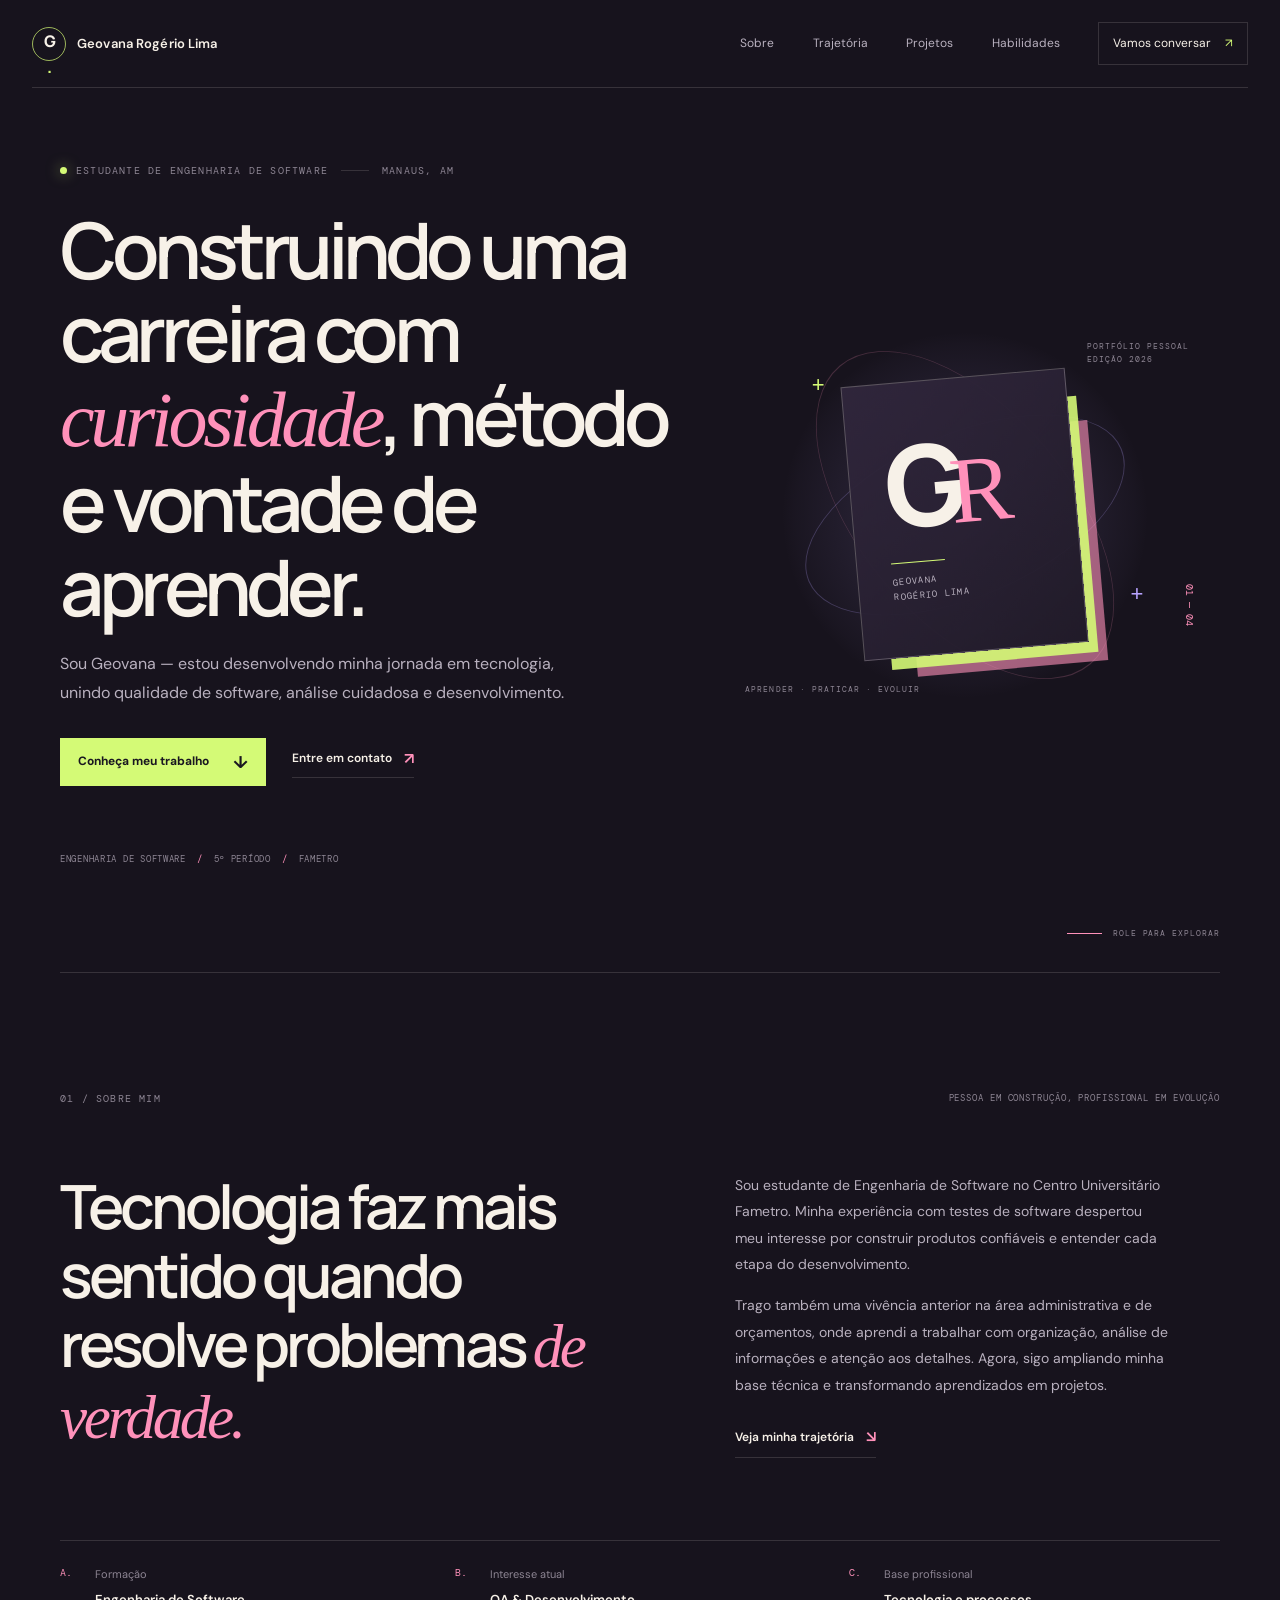
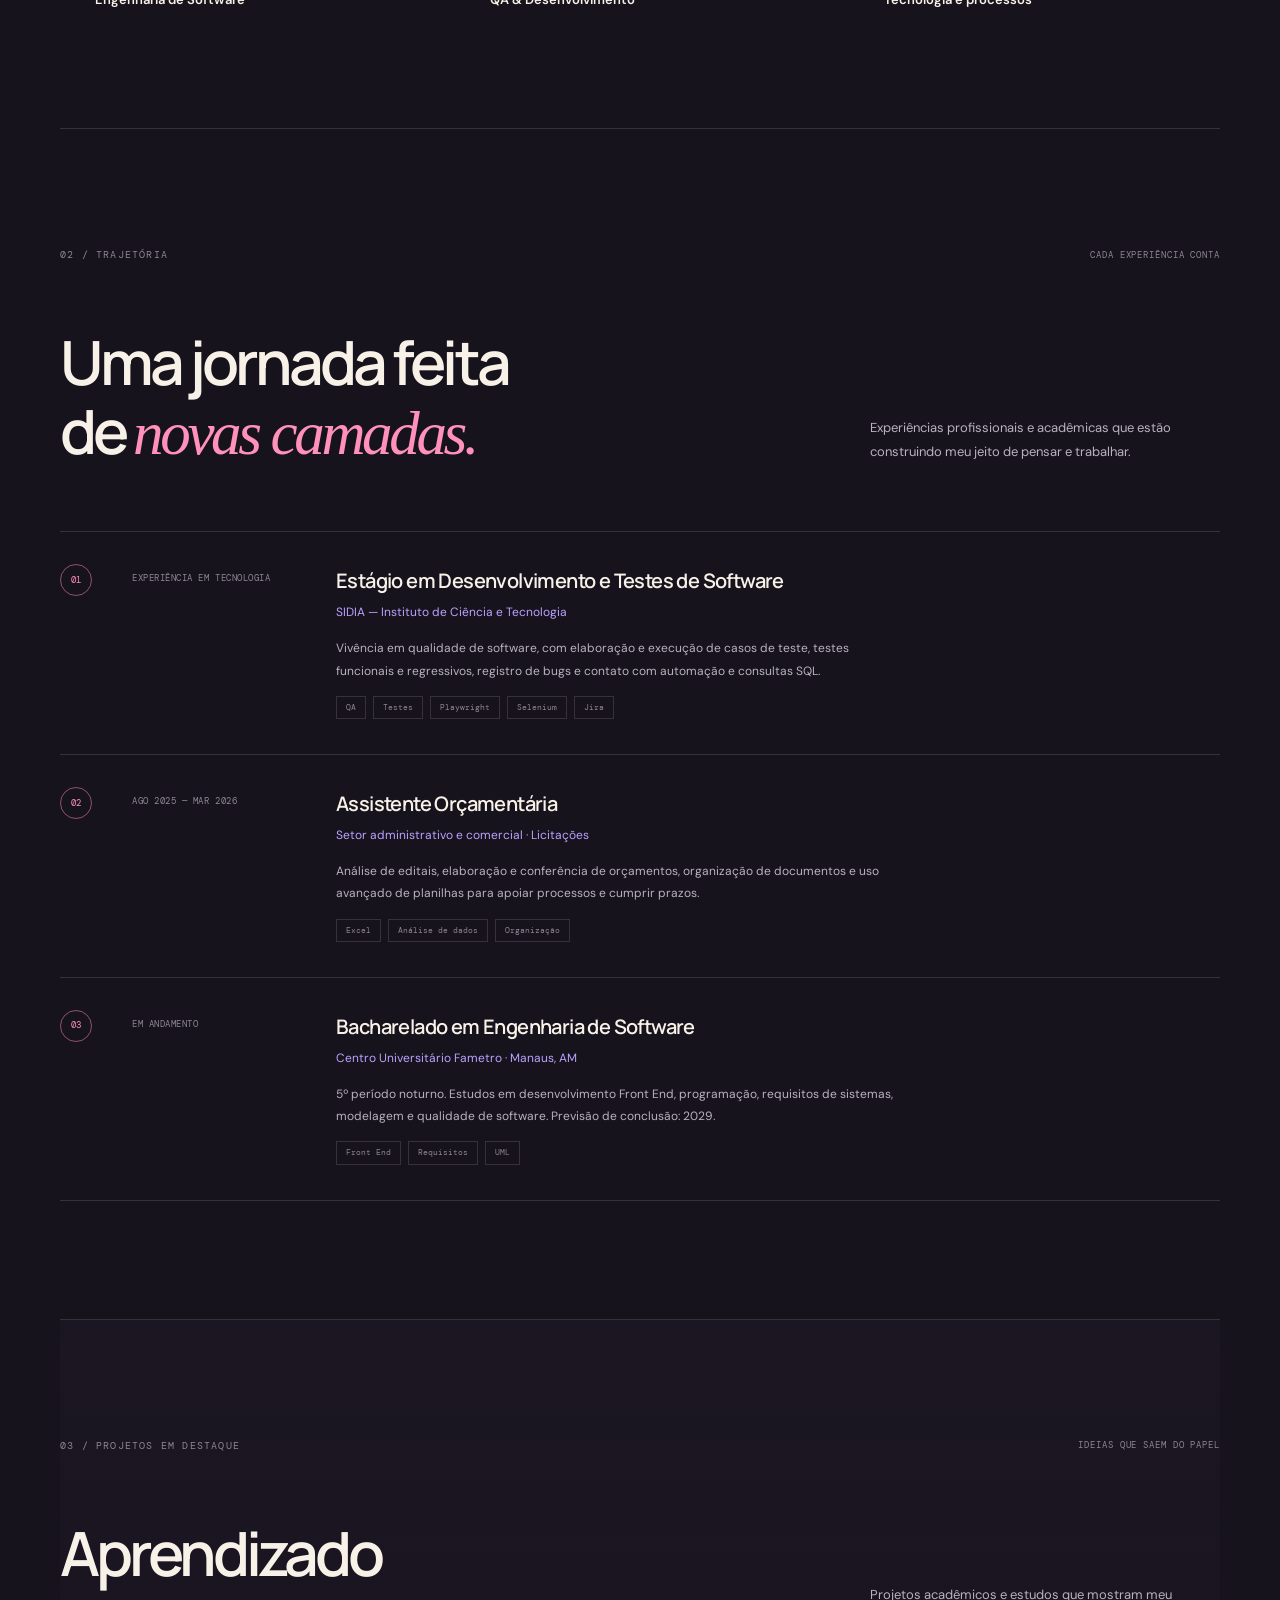
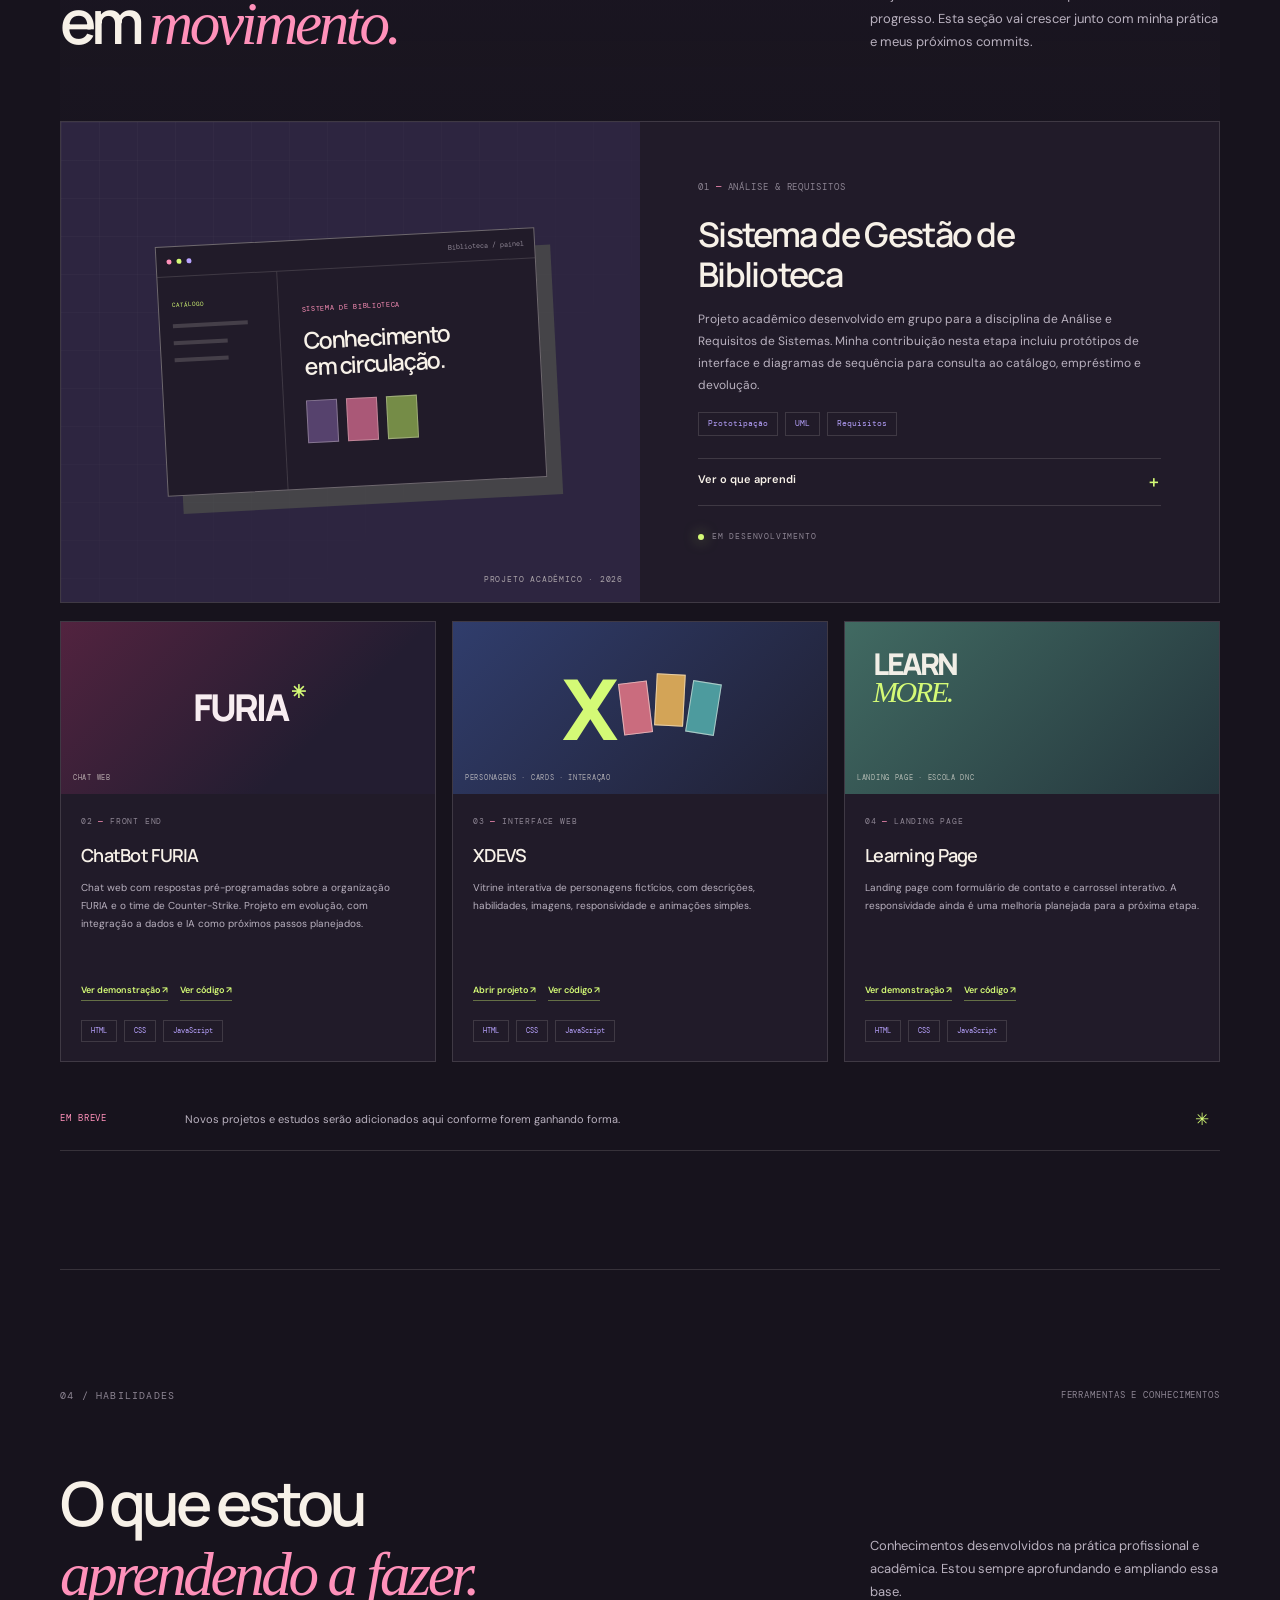
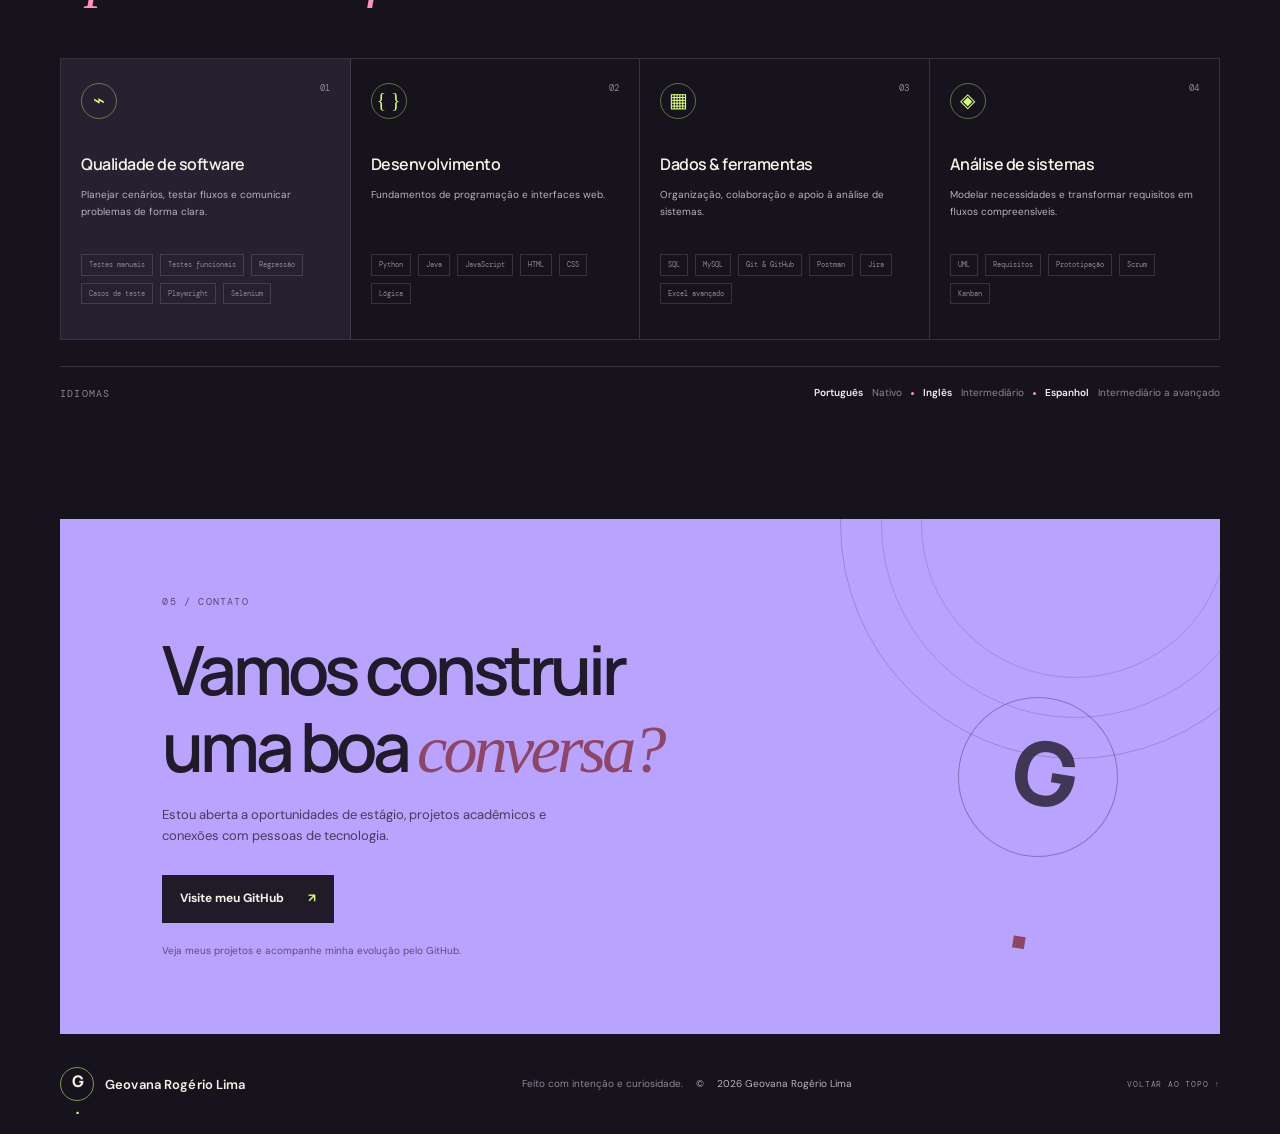
==== commit e69424c1: "chore: use GitHub profile as contact link" ====
--- a/index.html
+++ b/index.html
@@ -1,112 +1,112 @@
-<!doctype html>
-<html lang="pt-BR">
-  <head>
-    <meta charset="utf-8" />
-    <meta name="viewport" content="width=device-width, initial-scale=1" />
-    <meta name="theme-color" content="#17131d" />
-    <meta name="description" content="Portfólio de Geovana Rogério Lima, estudante de Engenharia de Software com interesse em qualidade de software e desenvolvimento." />
-    <title>Geovana Rogério Lima — Portfólio</title>
-    <link rel="preconnect" href="https://fonts.googleapis.com" />
-    <link rel="preconnect" href="https://fonts.gstatic.com" crossorigin />
-    <link href="https://fonts.googleapis.com/css2?family=DM+Mono:wght@400;500&family=DM+Sans:wght@400;500;600;700&family=Manrope:wght@400;500;600;700;800&display=swap" rel="stylesheet" />
-    <link rel="stylesheet" href="css/style.css" />
-    <script src="js/main.js" defer></script>
-  </head>
-  <body>
-    <a class="skip-link" href="#conteudo">Pular para o conteúdo</a>
-    <div class="page-shell">
-      <header class="site-header">
-        <a class="brand" href="#inicio" aria-label="Geovana Rogério Lima, início">
-          <span class="brand-mark">G<span>.</span></span>
-          <span class="brand-name">Geovana Rogério Lima</span>
-        </a>
-        <button class="menu-toggle" type="button" aria-expanded="false" aria-controls="site-nav" aria-label="Abrir menu">
-          <span></span><span></span>
-        </button>
-        <nav class="site-nav" id="site-nav" aria-label="Navegação principal">
-          <a href="#sobre">Sobre</a>
-          <a href="#trajetoria">Trajetória</a>
-          <a href="#projetos">Projetos</a>
-          <a href="#habilidades">Habilidades</a>
-          <a class="nav-contact" href="#contato">Vamos conversar <span aria-hidden="true">↗</span></a>
-        </nav>
-      </header>
-
-      <main id="conteudo">
-        <section class="hero section-wrap" id="inicio" aria-labelledby="hero-title">
-          <div class="hero-copy">
-            <p class="eyebrow"><span class="status-dot"></span> ESTUDANTE DE ENGENHARIA DE SOFTWARE <span class="eyebrow-line"></span> MANAUS, AM</p>
-            <h1 id="hero-title">Construindo uma carreira com <em>curiosidade</em>, método e vontade de aprender.</h1>
-            <p class="hero-lede">Sou Geovana — estou desenvolvendo minha jornada em tecnologia, unindo qualidade de software, análise cuidadosa e desenvolvimento.</p>
-            <div class="hero-actions">
-              <a class="button button-primary" href="#projetos">Conheça meu trabalho <span aria-hidden="true">↓</span></a>
-              <a class="text-link" href="#contato">Entre em contato <span aria-hidden="true">↗</span></a>
-            </div>
-            <div class="hero-meta"><span>ENGENHARIA DE SOFTWARE</span><span class="meta-separator">/</span><span>5º PERÍODO</span><span class="meta-separator">/</span><span>FAMETRO</span></div>
-          </div>
-          <div class="hero-art" aria-label="Monograma de Geovana com elementos gráficos abstratos">
-            <div class="orbit orbit-one"></div><div class="orbit orbit-two"></div>
-            <div class="art-cross cross-one">+</div><div class="art-cross cross-two">+</div>
-            <div class="art-caption caption-top">PORTFÓLIO PESSOAL<br />EDIÇÃO 2026</div>
-            <div class="monogram-card"><span class="monogram">G<span>R</span></span><span class="monogram-rule"></span><span class="monogram-name">GEOVANA<br />ROGÉRIO LIMA</span></div>
-            <div class="art-caption caption-bottom">APRENDER · PRATICAR · EVOLUIR</div>
-            <span class="art-index">01 — 04</span>
-          </div>
-          <a class="scroll-cue" href="#sobre"><span class="scroll-line"></span> ROLE PARA EXPLORAR</a>
-        </section>
-
-        <section class="intro section-wrap section-pad" id="sobre" aria-labelledby="sobre-title">
-          <div class="section-heading"><p class="eyebrow">01 / SOBRE MIM</p><span class="heading-note">PESSOA EM CONSTRUÇÃO, PROFISSIONAL EM EVOLUÇÃO</span></div>
-          <div class="intro-grid">
-            <h2 id="sobre-title">Tecnologia faz mais sentido quando resolve problemas <em>de verdade.</em></h2>
-            <div class="intro-text"><p>Sou estudante de Engenharia de Software no Centro Universitário Fametro. Minha experiência com testes de software despertou meu interesse por construir produtos confiáveis e entender cada etapa do desenvolvimento.</p><p>Trago também uma vivência anterior na área administrativa e de orçamentos, onde aprendi a trabalhar com organização, análise de informações e atenção aos detalhes. Agora, sigo ampliando minha base técnica e transformando aprendizados em projetos.</p><a class="text-link" href="#trajetoria">Veja minha trajetória <span aria-hidden="true">↘</span></a></div>
-          </div>
-          <div class="facts-row"><div class="fact"><span class="fact-index">A.</span><span>Formação</span><strong>Engenharia de Software</strong></div><div class="fact"><span class="fact-index">B.</span><span>Interesse atual</span><strong>QA &amp; Desenvolvimento</strong></div><div class="fact"><span class="fact-index">C.</span><span>Base profissional</span><strong>Tecnologia e processos</strong></div></div>
-        </section>
-
-        <section class="trajectory section-wrap section-pad" id="trajetoria" aria-labelledby="trajetoria-title">
-          <div class="section-heading"><p class="eyebrow">02 / TRAJETÓRIA</p><span class="heading-note">CADA EXPERIÊNCIA CONTA</span></div>
-          <div class="trajectory-top"><h2 id="trajetoria-title">Uma jornada feita<br />de <em>novas camadas.</em></h2><p>Experiências profissionais e acadêmicas que estão construindo meu jeito de pensar e trabalhar.</p></div>
-          <div class="timeline">
-            <article class="timeline-item"><span class="timeline-marker">01</span><div class="timeline-date">EXPERIÊNCIA EM TECNOLOGIA</div><div class="timeline-content"><h3>Estágio em Desenvolvimento e Testes de Software</h3><p class="timeline-org">SIDIA — Instituto de Ciência e Tecnologia</p><p>Vivência em qualidade de software, com elaboração e execução de casos de teste, testes funcionais e regressivos, registro de bugs e contato com automação e consultas SQL.</p><div class="tag-list"><span>QA</span><span>Testes</span><span>Playwright</span><span>Selenium</span><span>Jira</span></div></div></article>
-            <article class="timeline-item"><span class="timeline-marker">02</span><div class="timeline-date">AGO 2025 — MAR 2026</div><div class="timeline-content"><h3>Assistente Orçamentária</h3><p class="timeline-org">Setor administrativo e comercial · Licitações</p><p>Análise de editais, elaboração e conferência de orçamentos, organização de documentos e uso avançado de planilhas para apoiar processos e cumprir prazos.</p><div class="tag-list"><span>Excel</span><span>Análise de dados</span><span>Organização</span></div></div></article>
-            <article class="timeline-item"><span class="timeline-marker">03</span><div class="timeline-date">EM ANDAMENTO</div><div class="timeline-content"><h3>Bacharelado em Engenharia de Software</h3><p class="timeline-org">Centro Universitário Fametro · Manaus, AM</p><p>5º período noturno. Estudos em desenvolvimento Front End, programação, requisitos de sistemas, modelagem e qualidade de software. Previsão de conclusão: 2029.</p><div class="tag-list"><span>Front End</span><span>Requisitos</span><span>UML</span></div></div></article>
-          </div>
-        </section>
-
-        <section class="projects section-wrap section-pad" id="projetos" aria-labelledby="projetos-title">
-          <div class="section-heading"><p class="eyebrow">03 / PROJETOS EM DESTAQUE</p><span class="heading-note">IDEIAS QUE SAEM DO PAPEL</span></div>
-          <div class="projects-heading"><h2 id="projetos-title">Aprendizado<br />em <em>movimento.</em></h2><p>Projetos acadêmicos e estudos que mostram meu progresso. Esta seção vai crescer junto com minha prática e meus próximos commits.</p></div>
-          <article class="project-card">
-            <div class="project-visual" aria-hidden="true"><div class="visual-grid"></div><div class="library-window"><div class="window-bar"><i></i><i></i><i></i><span>Biblioteca / painel</span></div><div class="library-layout"><div class="library-side"><b>CATÁLOGO</b><i></i><i></i><i></i></div><div class="library-main"><span class="library-kicker">SISTEMA DE BIBLIOTECA</span><strong>Conhecimento<br />em circulação.</strong><div class="book-row"><i></i><i></i><i></i></div></div></div></div><span class="visual-label">PROJETO ACADÊMICO · 2026</span></div>
-            <div class="project-info"><div class="project-index">01 <span>—</span> ANÁLISE &amp; REQUISITOS</div><h3>Sistema de Gestão de Biblioteca</h3><p>Projeto acadêmico desenvolvido em grupo para a disciplina de Análise e Requisitos de Sistemas. Minha contribuição nesta etapa incluiu protótipos de interface e diagramas de sequência para consulta ao catálogo, empréstimo e devolução.</p><div class="project-tools"><span>Prototipação</span><span>UML</span><span>Requisitos</span></div><details class="project-details"><summary>Ver o que aprendi <span aria-hidden="true">＋</span></summary><p>Organizar requisitos funcionais, conectar fluxos de uso às telas e representar interações entre pessoas e componentes do sistema. O projeto continua em evolução com a equipe.</p></details><span class="project-status"><span class="status-dot"></span> EM DESENVOLVIMENTO</span></div>
-          </article>
-          <div class="project-mini-grid" aria-label="Outros projetos e experimentos">
-            <article class="mini-project"><div class="mini-project-art art-chat"><span>FURIA<span class="art-asterisk">✳</span></span><small>CHAT WEB</small></div><div class="mini-project-body"><p class="project-index">02 <span>—</span> FRONT END</p><h3>ChatBot FURIA</h3><p>Chat web com respostas pré-programadas sobre a organização FURIA e o time de Counter-Strike. Projeto em evolução, com integração a dados e IA como próximos passos planejados.</p><div class="mini-links"><a href="https://warm-sprinkles-a7e92b.netlify.app/" target="_blank" rel="noreferrer">Ver demonstração ↗</a><a href="https://github.com/Geovanarlx/ChatBot-Furia" target="_blank" rel="noreferrer">Ver código ↗</a></div><div class="project-tools"><span>HTML</span><span>CSS</span><span>JavaScript</span></div></div></article>
-            <article class="mini-project"><div class="mini-project-art art-xdevs"><span class="xdevs-symbol">X</span><span class="xdevs-cards"><i></i><i></i><i></i></span><small>PERSONAGENS · CARDS · INTERAÇÃO</small></div><div class="mini-project-body"><p class="project-index">03 <span>—</span> INTERFACE WEB</p><h3>XDEVS</h3><p>Vitrine interativa de personagens fictícios, com descrições, habilidades, imagens, responsividade e animações simples.</p><div class="mini-links"><a href="https://geovanarlx.github.io/projeto-xdevs/" target="_blank" rel="noreferrer">Abrir projeto ↗</a><a href="https://github.com/Geovanarlx/projeto-xdevs" target="_blank" rel="noreferrer">Ver código ↗</a></div><div class="project-tools"><span>HTML</span><span>CSS</span><span>JavaScript</span></div></div></article>
-            <article class="mini-project"><div class="mini-project-art art-learning"><span>LEARN<br /><em>MORE.</em></span><small>LANDING PAGE · ESCOLA DNC</small></div><div class="mini-project-body"><p class="project-index">04 <span>—</span> LANDING PAGE</p><h3>Learning Page</h3><p>Landing page com formulário de contato e carrossel interativo. A responsividade ainda é uma melhoria planejada para a próxima etapa.</p><div class="mini-links"><a href="https://668b55dd350370a346e59e3c--storied-otter-2c3f23.netlify.app/" target="_blank" rel="noreferrer">Ver demonstração ↗</a><a href="https://github.com/Geovanarlx/Projeto-Learning-Page" target="_blank" rel="noreferrer">Ver código ↗</a></div><div class="project-tools"><span>HTML</span><span>CSS</span><span>JavaScript</span></div></div></article>
-          </div>
-          <div class="project-footnote"><span>EM BREVE</span><p>Novos projetos e estudos serão adicionados aqui conforme forem ganhando forma.</p><span class="footnote-star">✳</span></div>
-        </section>
-
-        <section class="skills section-wrap section-pad" id="habilidades" aria-labelledby="habilidades-title">
-          <div class="section-heading"><p class="eyebrow">04 / HABILIDADES</p><span class="heading-note">FERRAMENTAS E CONHECIMENTOS</span></div>
-          <div class="skills-head"><h2 id="habilidades-title">O que estou<br /><em>aprendendo a fazer.</em></h2><p>Conhecimentos desenvolvidos na prática profissional e acadêmica. Estou sempre aprofundando e ampliando essa base.</p></div>
-          <div class="skills-grid">
-            <article class="skill-card skill-card-featured"><span class="skill-number">01</span><span class="skill-icon">⌁</span><h3>Qualidade de software</h3><p>Planejar cenários, testar fluxos e comunicar problemas de forma clara.</p><div class="skill-tags"><span>Testes manuais</span><span>Testes funcionais</span><span>Regressão</span><span>Casos de teste</span><span>Playwright</span><span>Selenium</span></div></article>
-            <article class="skill-card"><span class="skill-number">02</span><span class="skill-icon">{ }</span><h3>Desenvolvimento</h3><p>Fundamentos de programação e interfaces web.</p><div class="skill-tags"><span>Python</span><span>Java</span><span>JavaScript</span><span>HTML</span><span>CSS</span><span>Lógica</span></div></article>
-            <article class="skill-card"><span class="skill-number">03</span><span class="skill-icon">▦</span><h3>Dados &amp; ferramentas</h3><p>Organização, colaboração e apoio à análise de sistemas.</p><div class="skill-tags"><span>SQL</span><span>MySQL</span><span>Git &amp; GitHub</span><span>Postman</span><span>Jira</span><span>Excel avançado</span></div></article>
-            <article class="skill-card"><span class="skill-number">04</span><span class="skill-icon">◈</span><h3>Análise de sistemas</h3><p>Modelar necessidades e transformar requisitos em fluxos compreensíveis.</p><div class="skill-tags"><span>UML</span><span>Requisitos</span><span>Prototipação</span><span>Scrum</span><span>Kanban</span></div></article>
-          </div>
-          <div class="languages"><span class="eyebrow">IDIOMAS</span><p><strong>Português</strong> Nativo <i></i><strong>Inglês</strong> Intermediário <i></i><strong>Espanhol</strong> Intermediário a avançado</p></div>
-        </section>
-
-        <section class="contact section-wrap" id="contato" aria-labelledby="contato-title">
-          <div class="contact-orbit" aria-hidden="true"></div><div class="contact-content"><p class="eyebrow">05 / CONTATO</p><h2 id="contato-title">Vamos construir<br />uma boa <em>conversa?</em></h2><p>Estou aberta a oportunidades de estágio, projetos acadêmicos e conexões com pessoas de tecnologia.</p><div class="contact-actions"><a class="button button-light" href="mailto:seu-email@exemplo.com">Enviar um e-mail <span aria-hidden="true">↗</span></a><a class="contact-social" href="https://github.com/Geovanarlx" target="_blank" rel="noreferrer">GitHub <span aria-hidden="true">↗</span></a><a class="contact-social" href="#contato" aria-label="Adicione aqui o link do seu LinkedIn">LinkedIn <span aria-hidden="true">↗</span></a></div><p class="contact-note">Antes de publicar: substitua o e-mail de exemplo e adicione seu perfil do LinkedIn.</p></div><span class="contact-stamp">G<span>.</span></span>
-        </section>
-      </main>
-
-      <footer class="site-footer section-wrap"><a class="brand footer-brand" href="#inicio"><span class="brand-mark">G<span>.</span></span><span class="brand-name">Geovana Rogério Lima</span></a><p>Feito com intenção e curiosidade. <span>© <span id="current-year">2026</span> Geovana Rogério Lima</span></p><a class="back-top" href="#inicio">VOLTAR AO TOPO ↑</a></footer>
-    </div>
-  </body>
-</html>
+<!doctype html>
+<html lang="pt-BR">
+  <head>
+    <meta charset="utf-8" />
+    <meta name="viewport" content="width=device-width, initial-scale=1" />
+    <meta name="theme-color" content="#17131d" />
+    <meta name="description" content="Portfólio de Geovana Rogério Lima, estudante de Engenharia de Software com interesse em qualidade de software e desenvolvimento." />
+    <title>Geovana Rogério Lima — Portfólio</title>
+    <link rel="preconnect" href="https://fonts.googleapis.com" />
+    <link rel="preconnect" href="https://fonts.gstatic.com" crossorigin />
+    <link href="https://fonts.googleapis.com/css2?family=DM+Mono:wght@400;500&family=DM+Sans:wght@400;500;600;700&family=Manrope:wght@400;500;600;700;800&display=swap" rel="stylesheet" />
+    <link rel="stylesheet" href="css/style.css" />
+    <script src="js/main.js" defer></script>
+  </head>
+  <body>
+    <a class="skip-link" href="#conteudo">Pular para o conteúdo</a>
+    <div class="page-shell">
+      <header class="site-header">
+        <a class="brand" href="#inicio" aria-label="Geovana Rogério Lima, início">
+          <span class="brand-mark">G<span>.</span></span>
+          <span class="brand-name">Geovana Rogério Lima</span>
+        </a>
+        <button class="menu-toggle" type="button" aria-expanded="false" aria-controls="site-nav" aria-label="Abrir menu">
+          <span></span><span></span>
+        </button>
+        <nav class="site-nav" id="site-nav" aria-label="Navegação principal">
+          <a href="#sobre">Sobre</a>
+          <a href="#trajetoria">Trajetória</a>
+          <a href="#projetos">Projetos</a>
+          <a href="#habilidades">Habilidades</a>
+          <a class="nav-contact" href="#contato">Vamos conversar <span aria-hidden="true">↗</span></a>
+        </nav>
+      </header>
+
+      <main id="conteudo">
+        <section class="hero section-wrap" id="inicio" aria-labelledby="hero-title">
+          <div class="hero-copy">
+            <p class="eyebrow"><span class="status-dot"></span> ESTUDANTE DE ENGENHARIA DE SOFTWARE <span class="eyebrow-line"></span> MANAUS, AM</p>
+            <h1 id="hero-title">Construindo uma carreira com <em>curiosidade</em>, método e vontade de aprender.</h1>
+            <p class="hero-lede">Sou Geovana — estou desenvolvendo minha jornada em tecnologia, unindo qualidade de software, análise cuidadosa e desenvolvimento.</p>
+            <div class="hero-actions">
+              <a class="button button-primary" href="#projetos">Conheça meu trabalho <span aria-hidden="true">↓</span></a>
+              <a class="text-link" href="#contato">Entre em contato <span aria-hidden="true">↗</span></a>
+            </div>
+            <div class="hero-meta"><span>ENGENHARIA DE SOFTWARE</span><span class="meta-separator">/</span><span>5º PERÍODO</span><span class="meta-separator">/</span><span>FAMETRO</span></div>
+          </div>
+          <div class="hero-art" aria-label="Monograma de Geovana com elementos gráficos abstratos">
+            <div class="orbit orbit-one"></div><div class="orbit orbit-two"></div>
+            <div class="art-cross cross-one">+</div><div class="art-cross cross-two">+</div>
+            <div class="art-caption caption-top">PORTFÓLIO PESSOAL<br />EDIÇÃO 2026</div>
+            <div class="monogram-card"><span class="monogram">G<span>R</span></span><span class="monogram-rule"></span><span class="monogram-name">GEOVANA<br />ROGÉRIO LIMA</span></div>
+            <div class="art-caption caption-bottom">APRENDER · PRATICAR · EVOLUIR</div>
+            <span class="art-index">01 — 04</span>
+          </div>
+          <a class="scroll-cue" href="#sobre"><span class="scroll-line"></span> ROLE PARA EXPLORAR</a>
+        </section>
+
+        <section class="intro section-wrap section-pad" id="sobre" aria-labelledby="sobre-title">
+          <div class="section-heading"><p class="eyebrow">01 / SOBRE MIM</p><span class="heading-note">PESSOA EM CONSTRUÇÃO, PROFISSIONAL EM EVOLUÇÃO</span></div>
+          <div class="intro-grid">
+            <h2 id="sobre-title">Tecnologia faz mais sentido quando resolve problemas <em>de verdade.</em></h2>
+            <div class="intro-text"><p>Sou estudante de Engenharia de Software no Centro Universitário Fametro. Minha experiência com testes de software despertou meu interesse por construir produtos confiáveis e entender cada etapa do desenvolvimento.</p><p>Trago também uma vivência anterior na área administrativa e de orçamentos, onde aprendi a trabalhar com organização, análise de informações e atenção aos detalhes. Agora, sigo ampliando minha base técnica e transformando aprendizados em projetos.</p><a class="text-link" href="#trajetoria">Veja minha trajetória <span aria-hidden="true">↘</span></a></div>
+          </div>
+          <div class="facts-row"><div class="fact"><span class="fact-index">A.</span><span>Formação</span><strong>Engenharia de Software</strong></div><div class="fact"><span class="fact-index">B.</span><span>Interesse atual</span><strong>QA &amp; Desenvolvimento</strong></div><div class="fact"><span class="fact-index">C.</span><span>Base profissional</span><strong>Tecnologia e processos</strong></div></div>
+        </section>
+
+        <section class="trajectory section-wrap section-pad" id="trajetoria" aria-labelledby="trajetoria-title">
+          <div class="section-heading"><p class="eyebrow">02 / TRAJETÓRIA</p><span class="heading-note">CADA EXPERIÊNCIA CONTA</span></div>
+          <div class="trajectory-top"><h2 id="trajetoria-title">Uma jornada feita<br />de <em>novas camadas.</em></h2><p>Experiências profissionais e acadêmicas que estão construindo meu jeito de pensar e trabalhar.</p></div>
+          <div class="timeline">
+            <article class="timeline-item"><span class="timeline-marker">01</span><div class="timeline-date">EXPERIÊNCIA EM TECNOLOGIA</div><div class="timeline-content"><h3>Estágio em Desenvolvimento e Testes de Software</h3><p class="timeline-org">SIDIA — Instituto de Ciência e Tecnologia</p><p>Vivência em qualidade de software, com elaboração e execução de casos de teste, testes funcionais e regressivos, registro de bugs e contato com automação e consultas SQL.</p><div class="tag-list"><span>QA</span><span>Testes</span><span>Playwright</span><span>Selenium</span><span>Jira</span></div></div></article>
+            <article class="timeline-item"><span class="timeline-marker">02</span><div class="timeline-date">AGO 2025 — MAR 2026</div><div class="timeline-content"><h3>Assistente Orçamentária</h3><p class="timeline-org">Setor administrativo e comercial · Licitações</p><p>Análise de editais, elaboração e conferência de orçamentos, organização de documentos e uso avançado de planilhas para apoiar processos e cumprir prazos.</p><div class="tag-list"><span>Excel</span><span>Análise de dados</span><span>Organização</span></div></div></article>
+            <article class="timeline-item"><span class="timeline-marker">03</span><div class="timeline-date">EM ANDAMENTO</div><div class="timeline-content"><h3>Bacharelado em Engenharia de Software</h3><p class="timeline-org">Centro Universitário Fametro · Manaus, AM</p><p>5º período noturno. Estudos em desenvolvimento Front End, programação, requisitos de sistemas, modelagem e qualidade de software. Previsão de conclusão: 2029.</p><div class="tag-list"><span>Front End</span><span>Requisitos</span><span>UML</span></div></div></article>
+          </div>
+        </section>
+
+        <section class="projects section-wrap section-pad" id="projetos" aria-labelledby="projetos-title">
+          <div class="section-heading"><p class="eyebrow">03 / PROJETOS EM DESTAQUE</p><span class="heading-note">IDEIAS QUE SAEM DO PAPEL</span></div>
+          <div class="projects-heading"><h2 id="projetos-title">Aprendizado<br />em <em>movimento.</em></h2><p>Projetos acadêmicos e estudos que mostram meu progresso. Esta seção vai crescer junto com minha prática e meus próximos commits.</p></div>
+          <article class="project-card">
+            <div class="project-visual" aria-hidden="true"><div class="visual-grid"></div><div class="library-window"><div class="window-bar"><i></i><i></i><i></i><span>Biblioteca / painel</span></div><div class="library-layout"><div class="library-side"><b>CATÁLOGO</b><i></i><i></i><i></i></div><div class="library-main"><span class="library-kicker">SISTEMA DE BIBLIOTECA</span><strong>Conhecimento<br />em circulação.</strong><div class="book-row"><i></i><i></i><i></i></div></div></div></div><span class="visual-label">PROJETO ACADÊMICO · 2026</span></div>
+            <div class="project-info"><div class="project-index">01 <span>—</span> ANÁLISE &amp; REQUISITOS</div><h3>Sistema de Gestão de Biblioteca</h3><p>Projeto acadêmico desenvolvido em grupo para a disciplina de Análise e Requisitos de Sistemas. Minha contribuição nesta etapa incluiu protótipos de interface e diagramas de sequência para consulta ao catálogo, empréstimo e devolução.</p><div class="project-tools"><span>Prototipação</span><span>UML</span><span>Requisitos</span></div><details class="project-details"><summary>Ver o que aprendi <span aria-hidden="true">＋</span></summary><p>Organizar requisitos funcionais, conectar fluxos de uso às telas e representar interações entre pessoas e componentes do sistema. O projeto continua em evolução com a equipe.</p></details><span class="project-status"><span class="status-dot"></span> EM DESENVOLVIMENTO</span></div>
+          </article>
+          <div class="project-mini-grid" aria-label="Outros projetos e experimentos">
+            <article class="mini-project"><div class="mini-project-art art-chat"><span>FURIA<span class="art-asterisk">✳</span></span><small>CHAT WEB</small></div><div class="mini-project-body"><p class="project-index">02 <span>—</span> FRONT END</p><h3>ChatBot FURIA</h3><p>Chat web com respostas pré-programadas sobre a organização FURIA e o time de Counter-Strike. Projeto em evolução, com integração a dados e IA como próximos passos planejados.</p><div class="mini-links"><a href="https://warm-sprinkles-a7e92b.netlify.app/" target="_blank" rel="noreferrer">Ver demonstração ↗</a><a href="https://github.com/Geovanarlx/ChatBot-Furia" target="_blank" rel="noreferrer">Ver código ↗</a></div><div class="project-tools"><span>HTML</span><span>CSS</span><span>JavaScript</span></div></div></article>
+            <article class="mini-project"><div class="mini-project-art art-xdevs"><span class="xdevs-symbol">X</span><span class="xdevs-cards"><i></i><i></i><i></i></span><small>PERSONAGENS · CARDS · INTERAÇÃO</small></div><div class="mini-project-body"><p class="project-index">03 <span>—</span> INTERFACE WEB</p><h3>XDEVS</h3><p>Vitrine interativa de personagens fictícios, com descrições, habilidades, imagens, responsividade e animações simples.</p><div class="mini-links"><a href="https://geovanarlx.github.io/projeto-xdevs/" target="_blank" rel="noreferrer">Abrir projeto ↗</a><a href="https://github.com/Geovanarlx/projeto-xdevs" target="_blank" rel="noreferrer">Ver código ↗</a></div><div class="project-tools"><span>HTML</span><span>CSS</span><span>JavaScript</span></div></div></article>
+            <article class="mini-project"><div class="mini-project-art art-learning"><span>LEARN<br /><em>MORE.</em></span><small>LANDING PAGE · ESCOLA DNC</small></div><div class="mini-project-body"><p class="project-index">04 <span>—</span> LANDING PAGE</p><h3>Learning Page</h3><p>Landing page com formulário de contato e carrossel interativo. A responsividade ainda é uma melhoria planejada para a próxima etapa.</p><div class="mini-links"><a href="https://668b55dd350370a346e59e3c--storied-otter-2c3f23.netlify.app/" target="_blank" rel="noreferrer">Ver demonstração ↗</a><a href="https://github.com/Geovanarlx/Projeto-Learning-Page" target="_blank" rel="noreferrer">Ver código ↗</a></div><div class="project-tools"><span>HTML</span><span>CSS</span><span>JavaScript</span></div></div></article>
+          </div>
+          <div class="project-footnote"><span>EM BREVE</span><p>Novos projetos e estudos serão adicionados aqui conforme forem ganhando forma.</p><span class="footnote-star">✳</span></div>
+        </section>
+
+        <section class="skills section-wrap section-pad" id="habilidades" aria-labelledby="habilidades-title">
+          <div class="section-heading"><p class="eyebrow">04 / HABILIDADES</p><span class="heading-note">FERRAMENTAS E CONHECIMENTOS</span></div>
+          <div class="skills-head"><h2 id="habilidades-title">O que estou<br /><em>aprendendo a fazer.</em></h2><p>Conhecimentos desenvolvidos na prática profissional e acadêmica. Estou sempre aprofundando e ampliando essa base.</p></div>
+          <div class="skills-grid">
+            <article class="skill-card skill-card-featured"><span class="skill-number">01</span><span class="skill-icon">⌁</span><h3>Qualidade de software</h3><p>Planejar cenários, testar fluxos e comunicar problemas de forma clara.</p><div class="skill-tags"><span>Testes manuais</span><span>Testes funcionais</span><span>Regressão</span><span>Casos de teste</span><span>Playwright</span><span>Selenium</span></div></article>
+            <article class="skill-card"><span class="skill-number">02</span><span class="skill-icon">{ }</span><h3>Desenvolvimento</h3><p>Fundamentos de programação e interfaces web.</p><div class="skill-tags"><span>Python</span><span>Java</span><span>JavaScript</span><span>HTML</span><span>CSS</span><span>Lógica</span></div></article>
+            <article class="skill-card"><span class="skill-number">03</span><span class="skill-icon">▦</span><h3>Dados &amp; ferramentas</h3><p>Organização, colaboração e apoio à análise de sistemas.</p><div class="skill-tags"><span>SQL</span><span>MySQL</span><span>Git &amp; GitHub</span><span>Postman</span><span>Jira</span><span>Excel avançado</span></div></article>
+            <article class="skill-card"><span class="skill-number">04</span><span class="skill-icon">◈</span><h3>Análise de sistemas</h3><p>Modelar necessidades e transformar requisitos em fluxos compreensíveis.</p><div class="skill-tags"><span>UML</span><span>Requisitos</span><span>Prototipação</span><span>Scrum</span><span>Kanban</span></div></article>
+          </div>
+          <div class="languages"><span class="eyebrow">IDIOMAS</span><p><strong>Português</strong> Nativo <i></i><strong>Inglês</strong> Intermediário <i></i><strong>Espanhol</strong> Intermediário a avançado</p></div>
+        </section>
+
+        <section class="contact section-wrap" id="contato" aria-labelledby="contato-title">
+          <div class="contact-orbit" aria-hidden="true"></div><div class="contact-content"><p class="eyebrow">05 / CONTATO</p><h2 id="contato-title">Vamos construir<br />uma boa <em>conversa?</em></h2><p>Estou aberta a oportunidades de estágio, projetos acadêmicos e conexões com pessoas de tecnologia.</p><div class="contact-actions"><a class="button button-light" href="https://github.com/Geovanarlx" target="_blank" rel="noreferrer">Visite meu GitHub <span aria-hidden="true">↗</span></a></div><p class="contact-note">Veja meus projetos e acompanhe minha evolução pelo GitHub.</p></div><span class="contact-stamp">G<span>.</span></span>
+        </section>
+      </main>
+
+      <footer class="site-footer section-wrap"><a class="brand footer-brand" href="#inicio"><span class="brand-mark">G<span>.</span></span><span class="brand-name">Geovana Rogério Lima</span></a><p>Feito com intenção e curiosidade. <span>© <span id="current-year">2026</span> Geovana Rogério Lima</span></p><a class="back-top" href="#inicio">VOLTAR AO TOPO ↑</a></footer>
+    </div>
+  </body>
+</html>
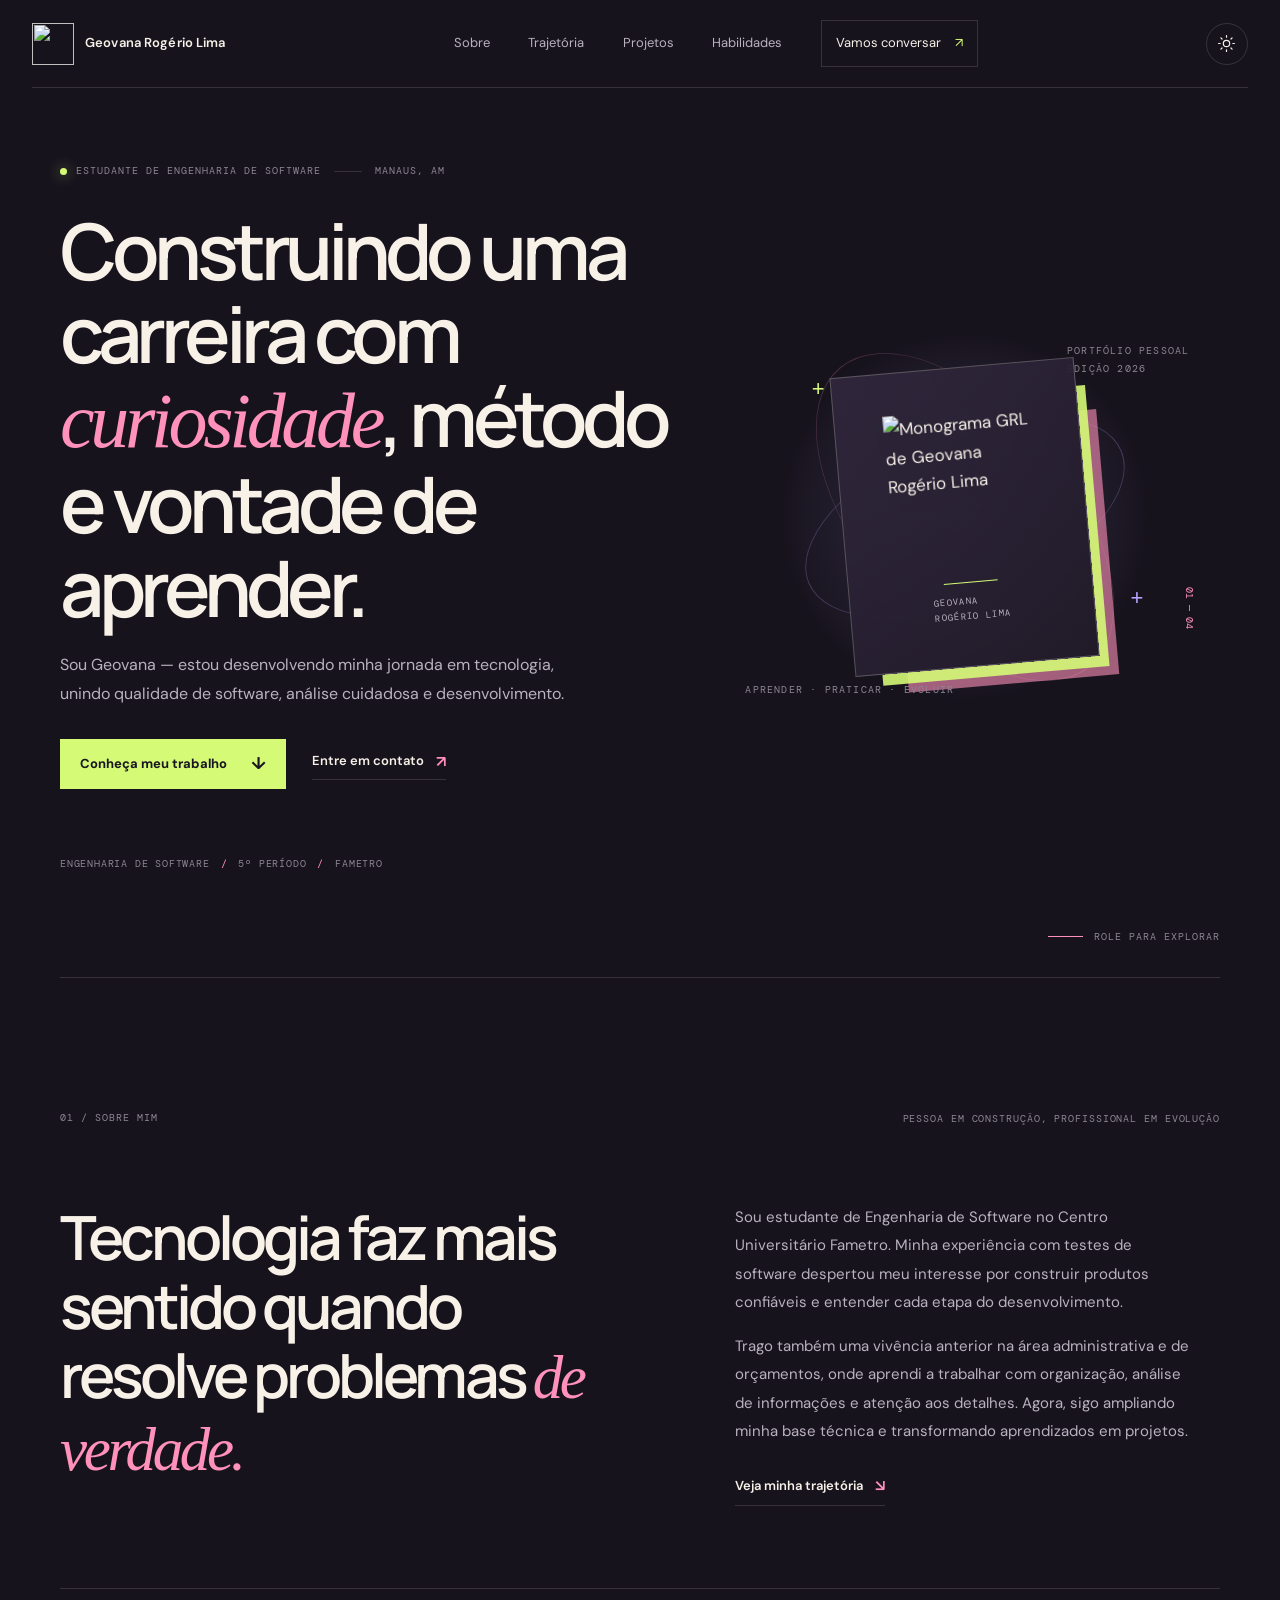
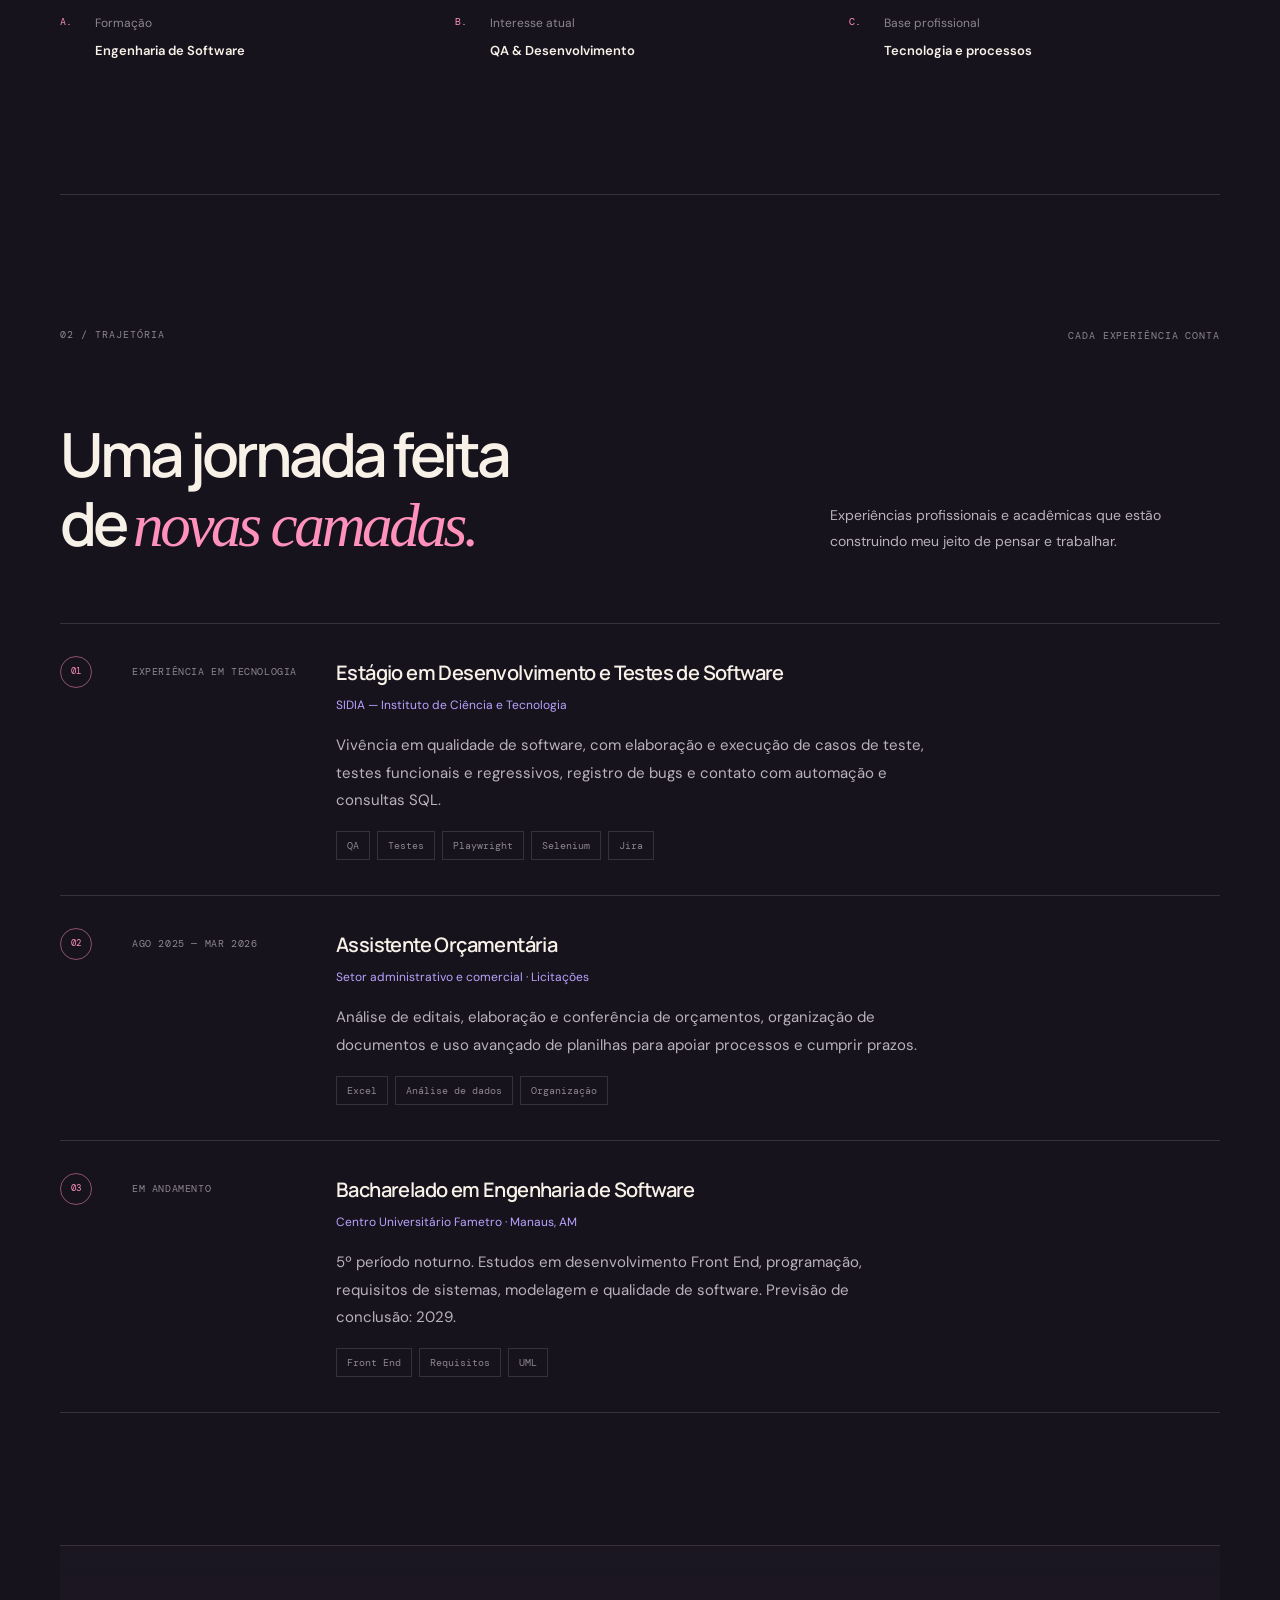
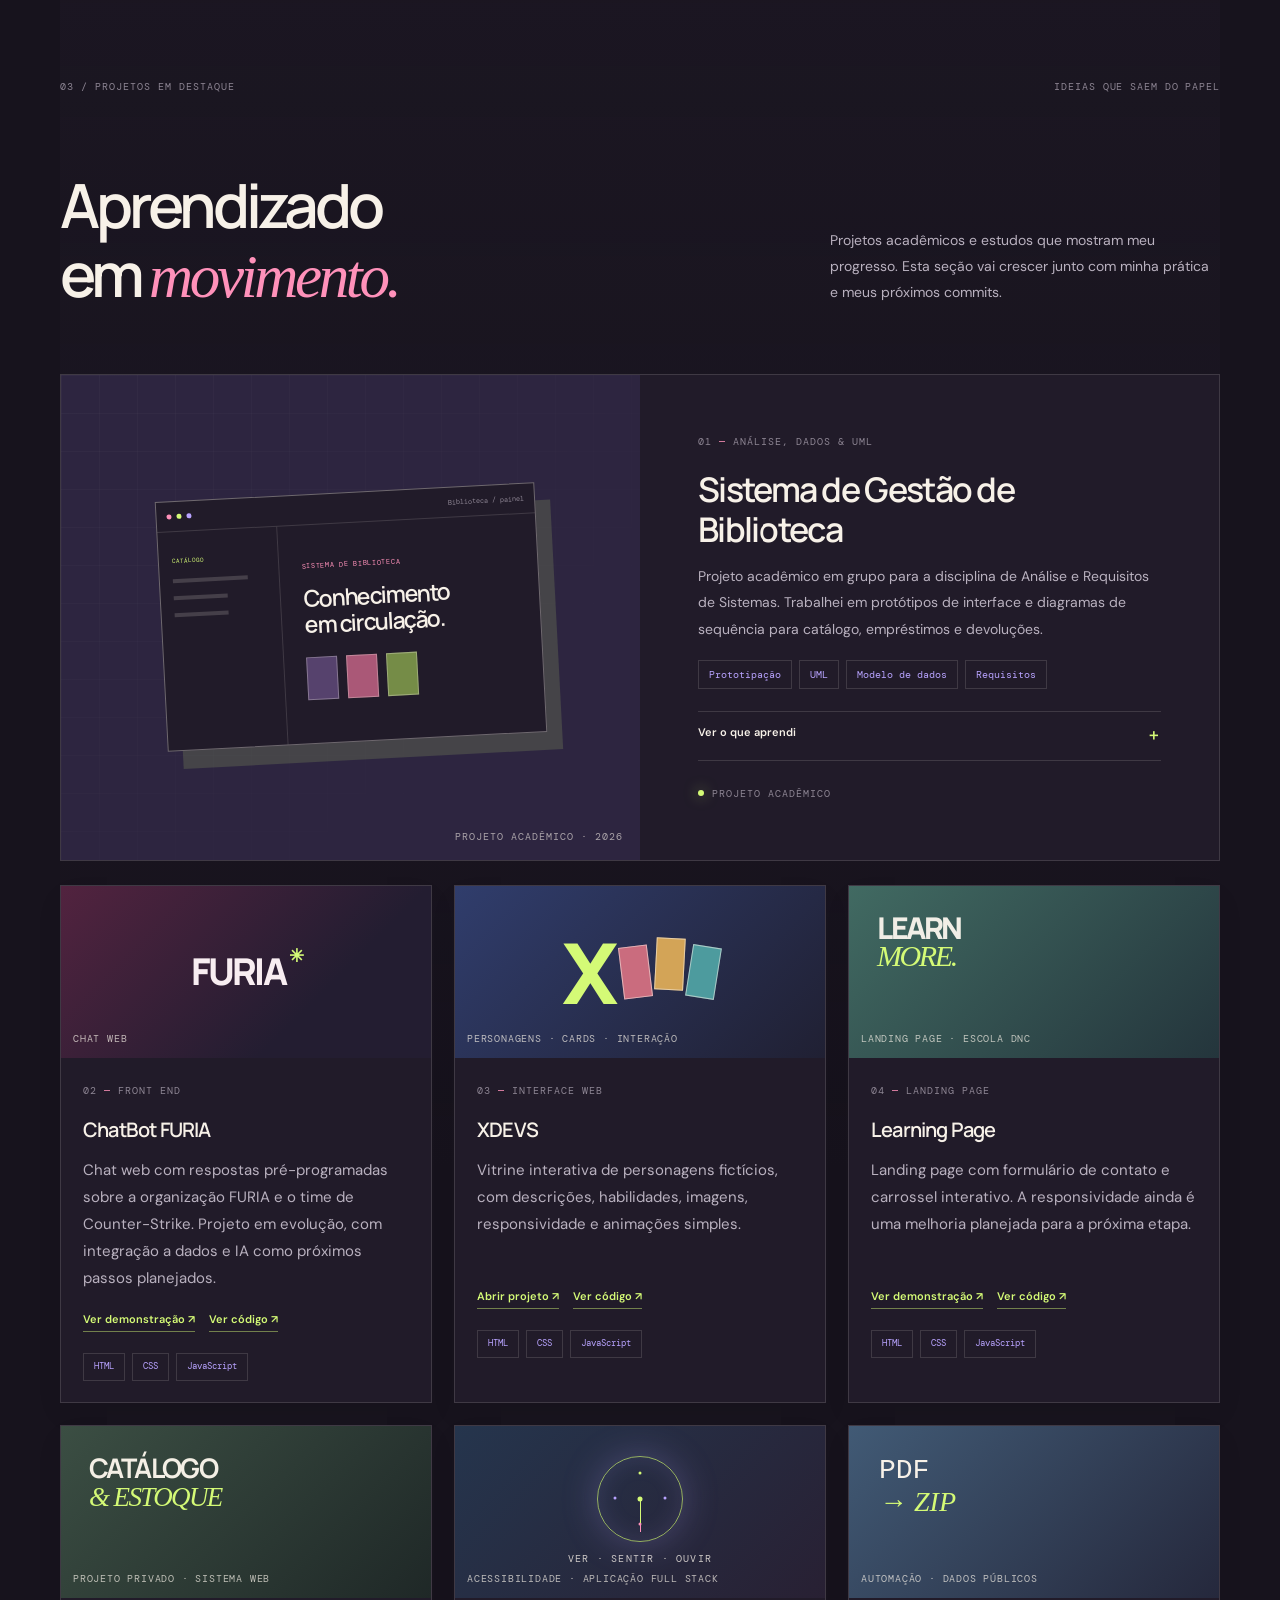
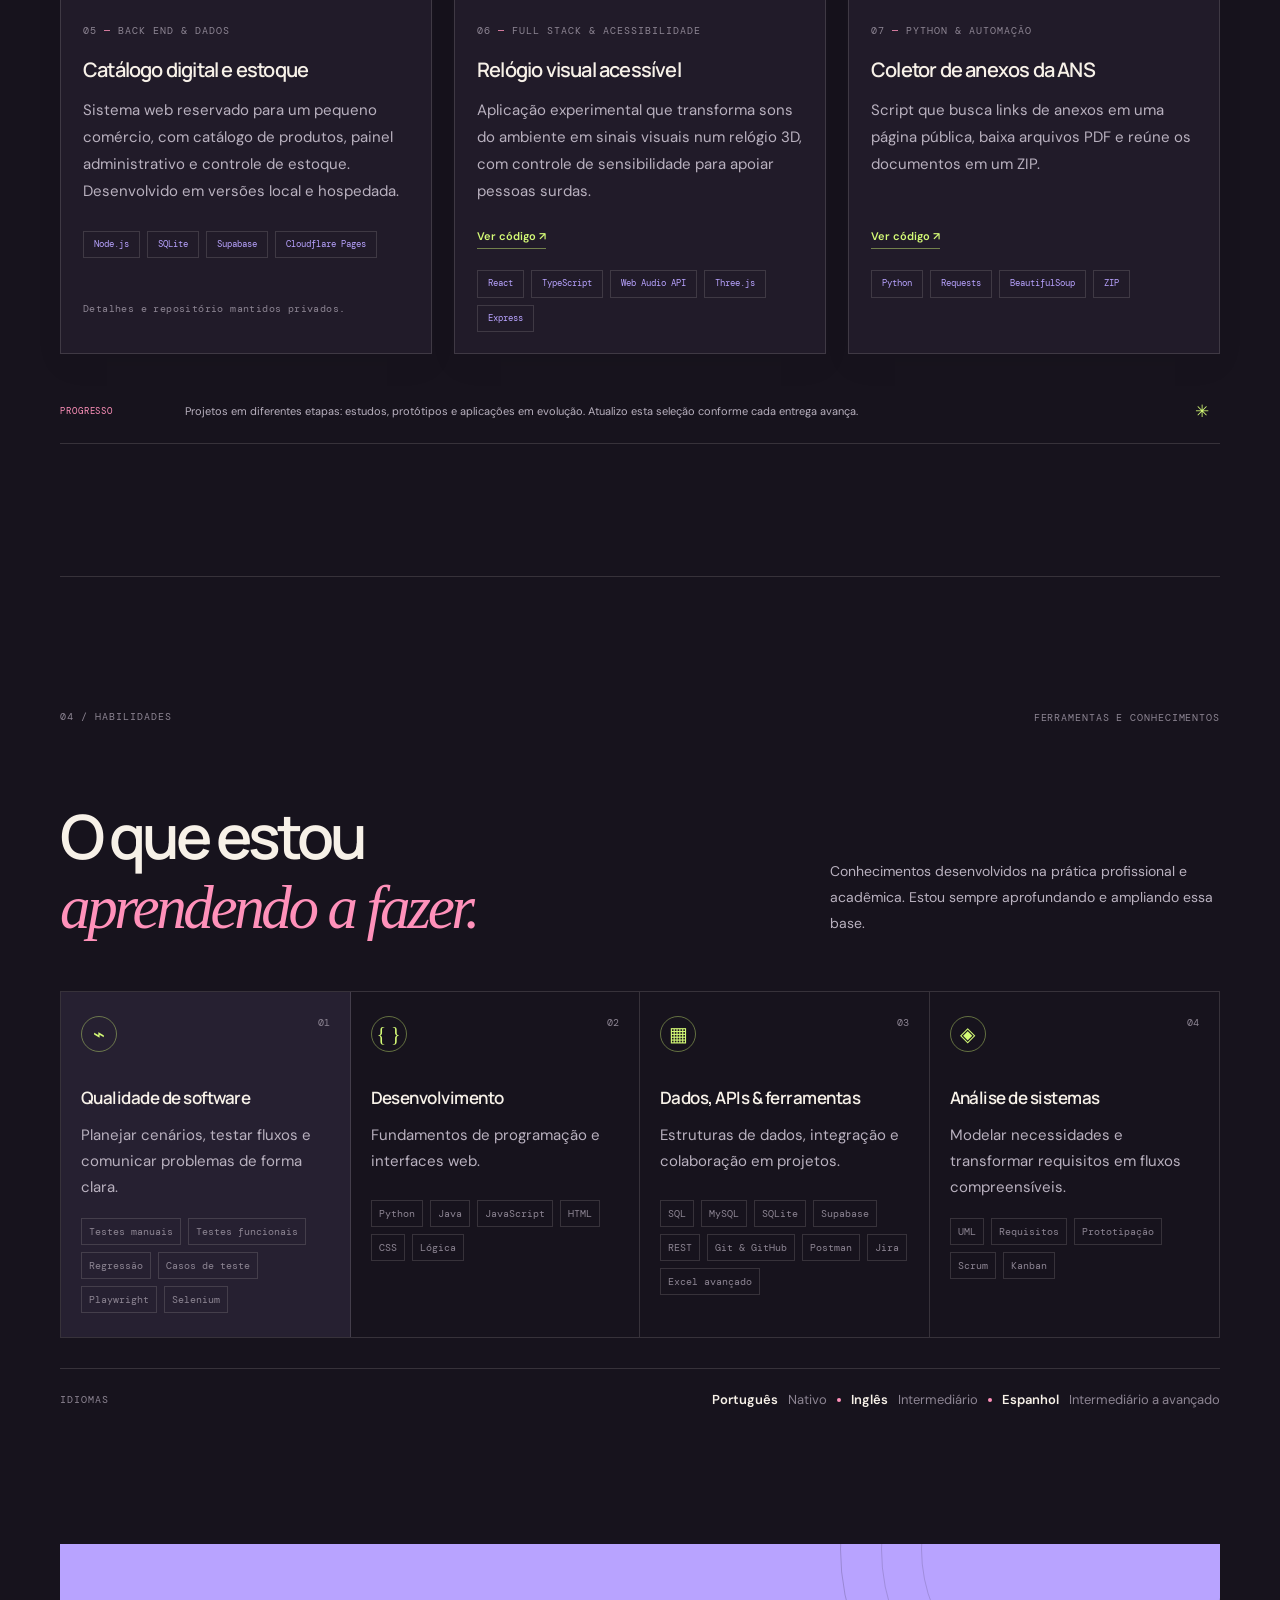
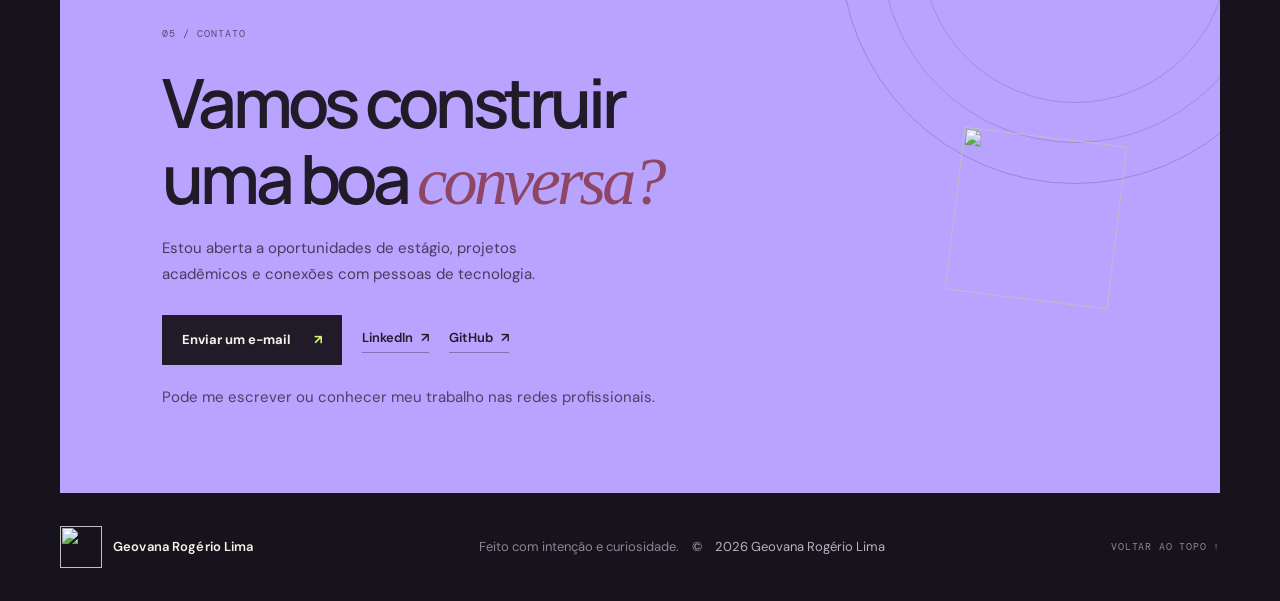
==== commit b15a6f9e: "feat: refine portfolio and add theme switcher" ====
--- a/index.html
+++ b/index.html
@@ -3,7 +3,7 @@
   <head>
     <meta charset="utf-8" />
     <meta name="viewport" content="width=device-width, initial-scale=1" />
-    <meta name="theme-color" content="#17131d" />
+    <meta name="theme-color" content="#17131d" id="theme-color" />
     <meta name="description" content="Portfólio de Geovana Rogério Lima, estudante de Engenharia de Software com interesse em qualidade de software e desenvolvimento." />
     <title>Geovana Rogério Lima — Portfólio</title>
     <link rel="preconnect" href="https://fonts.googleapis.com" />
@@ -17,12 +17,9 @@
     <div class="page-shell">
       <header class="site-header">
         <a class="brand" href="#inicio" aria-label="Geovana Rogério Lima, início">
-          <span class="brand-mark">G<span>.</span></span>
+          <img class="brand-mark" src="img/monograma-grl.svg" alt="" width="44" height="44" />
           <span class="brand-name">Geovana Rogério Lima</span>
         </a>
-        <button class="menu-toggle" type="button" aria-expanded="false" aria-controls="site-nav" aria-label="Abrir menu">
-          <span></span><span></span>
-        </button>
         <nav class="site-nav" id="site-nav" aria-label="Navegação principal">
           <a href="#sobre">Sobre</a>
           <a href="#trajetoria">Trajetória</a>
@@ -30,6 +27,13 @@
           <a href="#habilidades">Habilidades</a>
           <a class="nav-contact" href="#contato">Vamos conversar <span aria-hidden="true">↗</span></a>
         </nav>
+        <div class="header-actions">
+          <button class="theme-toggle" type="button" aria-label="Ativar tema claro" title="Ativar tema claro">
+            <svg class="theme-sun" viewBox="0 0 24 24" aria-hidden="true"><circle cx="12" cy="12" r="4"/><path d="M12 2v2m0 16v2M4.93 4.93l1.42 1.42m11.3 11.3 1.42 1.42M2 12h2m16 0h2M4.93 19.07l1.42-1.42m11.3-11.3 1.42-1.42"/></svg>
+            <svg class="theme-moon" viewBox="0 0 24 24" aria-hidden="true"><path d="M20.3 15.3A8.5 8.5 0 0 1 8.7 3.7 8.5 8.5 0 1 0 20.3 15.3Z"/><path d="M16.5 4.5v3m-1.5-1.5h3"/></svg>
+          </button>
+          <button class="menu-toggle" type="button" aria-expanded="false" aria-controls="site-nav" aria-label="Abrir menu"><span></span><span></span></button>
+        </div>
       </header>
 
       <main id="conteudo">
@@ -48,7 +52,7 @@
             <div class="orbit orbit-one"></div><div class="orbit orbit-two"></div>
             <div class="art-cross cross-one">+</div><div class="art-cross cross-two">+</div>
             <div class="art-caption caption-top">PORTFÓLIO PESSOAL<br />EDIÇÃO 2026</div>
-            <div class="monogram-card"><span class="monogram">G<span>R</span></span><span class="monogram-rule"></span><span class="monogram-name">GEOVANA<br />ROGÉRIO LIMA</span></div>
+            <div class="monogram-card"><img class="monogram-emblem" src="img/monograma-grl.svg" alt="Monograma GRL de Geovana Rogério Lima" width="148" height="148" /><span class="monogram-rule"></span><span class="monogram-name">GEOVANA<br />ROGÉRIO LIMA</span></div>
             <div class="art-caption caption-bottom">APRENDER · PRATICAR · EVOLUIR</div>
             <span class="art-index">01 — 04</span>
           </div>
@@ -79,14 +83,17 @@
           <div class="projects-heading"><h2 id="projetos-title">Aprendizado<br />em <em>movimento.</em></h2><p>Projetos acadêmicos e estudos que mostram meu progresso. Esta seção vai crescer junto com minha prática e meus próximos commits.</p></div>
           <article class="project-card">
             <div class="project-visual" aria-hidden="true"><div class="visual-grid"></div><div class="library-window"><div class="window-bar"><i></i><i></i><i></i><span>Biblioteca / painel</span></div><div class="library-layout"><div class="library-side"><b>CATÁLOGO</b><i></i><i></i><i></i></div><div class="library-main"><span class="library-kicker">SISTEMA DE BIBLIOTECA</span><strong>Conhecimento<br />em circulação.</strong><div class="book-row"><i></i><i></i><i></i></div></div></div></div><span class="visual-label">PROJETO ACADÊMICO · 2026</span></div>
-            <div class="project-info"><div class="project-index">01 <span>—</span> ANÁLISE &amp; REQUISITOS</div><h3>Sistema de Gestão de Biblioteca</h3><p>Projeto acadêmico desenvolvido em grupo para a disciplina de Análise e Requisitos de Sistemas. Minha contribuição nesta etapa incluiu protótipos de interface e diagramas de sequência para consulta ao catálogo, empréstimo e devolução.</p><div class="project-tools"><span>Prototipação</span><span>UML</span><span>Requisitos</span></div><details class="project-details"><summary>Ver o que aprendi <span aria-hidden="true">＋</span></summary><p>Organizar requisitos funcionais, conectar fluxos de uso às telas e representar interações entre pessoas e componentes do sistema. O projeto continua em evolução com a equipe.</p></details><span class="project-status"><span class="status-dot"></span> EM DESENVOLVIMENTO</span></div>
+            <div class="project-info"><div class="project-index">01 <span>—</span> ANÁLISE, DADOS &amp; UML</div><h3>Sistema de Gestão de Biblioteca</h3><p>Projeto acadêmico em grupo para a disciplina de Análise e Requisitos de Sistemas. Trabalhei em protótipos de interface e diagramas de sequência para catálogo, empréstimos e devoluções.</p><div class="project-tools"><span>Prototipação</span><span>UML</span><span>Modelo de dados</span><span>Requisitos</span></div><details class="project-details"><summary>Ver o que aprendi <span aria-hidden="true">＋</span></summary><p>Relacionar requisitos e regras de negócio a fluxos de uso, telas e entidades do sistema, documentando decisões para orientar as próximas etapas do projeto.</p></details><span class="project-status"><span class="status-dot"></span> PROJETO ACADÊMICO</span></div>
           </article>
           <div class="project-mini-grid" aria-label="Outros projetos e experimentos">
             <article class="mini-project"><div class="mini-project-art art-chat"><span>FURIA<span class="art-asterisk">✳</span></span><small>CHAT WEB</small></div><div class="mini-project-body"><p class="project-index">02 <span>—</span> FRONT END</p><h3>ChatBot FURIA</h3><p>Chat web com respostas pré-programadas sobre a organização FURIA e o time de Counter-Strike. Projeto em evolução, com integração a dados e IA como próximos passos planejados.</p><div class="mini-links"><a href="https://warm-sprinkles-a7e92b.netlify.app/" target="_blank" rel="noreferrer">Ver demonstração ↗</a><a href="https://github.com/Geovanarlx/ChatBot-Furia" target="_blank" rel="noreferrer">Ver código ↗</a></div><div class="project-tools"><span>HTML</span><span>CSS</span><span>JavaScript</span></div></div></article>
             <article class="mini-project"><div class="mini-project-art art-xdevs"><span class="xdevs-symbol">X</span><span class="xdevs-cards"><i></i><i></i><i></i></span><small>PERSONAGENS · CARDS · INTERAÇÃO</small></div><div class="mini-project-body"><p class="project-index">03 <span>—</span> INTERFACE WEB</p><h3>XDEVS</h3><p>Vitrine interativa de personagens fictícios, com descrições, habilidades, imagens, responsividade e animações simples.</p><div class="mini-links"><a href="https://geovanarlx.github.io/projeto-xdevs/" target="_blank" rel="noreferrer">Abrir projeto ↗</a><a href="https://github.com/Geovanarlx/projeto-xdevs" target="_blank" rel="noreferrer">Ver código ↗</a></div><div class="project-tools"><span>HTML</span><span>CSS</span><span>JavaScript</span></div></div></article>
             <article class="mini-project"><div class="mini-project-art art-learning"><span>LEARN<br /><em>MORE.</em></span><small>LANDING PAGE · ESCOLA DNC</small></div><div class="mini-project-body"><p class="project-index">04 <span>—</span> LANDING PAGE</p><h3>Learning Page</h3><p>Landing page com formulário de contato e carrossel interativo. A responsividade ainda é uma melhoria planejada para a próxima etapa.</p><div class="mini-links"><a href="https://668b55dd350370a346e59e3c--storied-otter-2c3f23.netlify.app/" target="_blank" rel="noreferrer">Ver demonstração ↗</a><a href="https://github.com/Geovanarlx/Projeto-Learning-Page" target="_blank" rel="noreferrer">Ver código ↗</a></div><div class="project-tools"><span>HTML</span><span>CSS</span><span>JavaScript</span></div></div></article>
+            <article class="mini-project"><div class="mini-project-art art-store"><span>CATÁLOGO<br /><em>&amp; ESTOQUE</em></span><small>PROJETO PRIVADO · SISTEMA WEB</small></div><div class="mini-project-body"><p class="project-index">05 <span>—</span> BACK END &amp; DADOS</p><h3>Catálogo digital e estoque</h3><p>Sistema web reservado para um pequeno comércio, com catálogo de produtos, painel administrativo e controle de estoque. Desenvolvido em versões local e hospedada.</p><div class="project-tools"><span>Node.js</span><span>SQLite</span><span>Supabase</span><span>Cloudflare Pages</span></div><p class="project-private-note">Detalhes e repositório mantidos privados.</p></div></article>
+            <article class="mini-project"><div class="mini-project-art art-clock"><span class="clock-face"><i></i><b></b></span><strong>VER · SENTIR · OUVIR</strong><small>ACESSIBILIDADE · APLICAÇÃO FULL STACK</small></div><div class="mini-project-body"><p class="project-index">06 <span>—</span> FULL STACK &amp; ACESSIBILIDADE</p><h3>Relógio visual acessível</h3><p>Aplicação experimental que transforma sons do ambiente em sinais visuais num relógio 3D, com controle de sensibilidade para apoiar pessoas surdas.</p><div class="mini-links"><a href="https://github.com/Geovanarlx/PrototipoRelogio" target="_blank" rel="noreferrer">Ver código ↗</a></div><div class="project-tools"><span>React</span><span>TypeScript</span><span>Web Audio API</span><span>Three.js</span><span>Express</span></div></div></article>
+            <article class="mini-project"><div class="mini-project-art art-python"><span>PDF<br /><em>→ ZIP</em></span><small>AUTOMAÇÃO · DADOS PÚBLICOS</small></div><div class="mini-project-body"><p class="project-index">07 <span>—</span> PYTHON &amp; AUTOMAÇÃO</p><h3>Coletor de anexos da ANS</h3><p>Script que busca links de anexos em uma página pública, baixa arquivos PDF e reúne os documentos em um ZIP.</p><div class="mini-links"><a href="https://github.com/Geovanarlx/Quest-1---python" target="_blank" rel="noreferrer">Ver código ↗</a></div><div class="project-tools"><span>Python</span><span>Requests</span><span>BeautifulSoup</span><span>ZIP</span></div></div></article>
           </div>
-          <div class="project-footnote"><span>EM BREVE</span><p>Novos projetos e estudos serão adicionados aqui conforme forem ganhando forma.</p><span class="footnote-star">✳</span></div>
+          <div class="project-footnote"><span>PROGRESSO</span><p>Projetos em diferentes etapas: estudos, protótipos e aplicações em evolução. Atualizo esta seleção conforme cada entrega avança.</p><span class="footnote-star">✳</span></div>
         </section>
 
         <section class="skills section-wrap section-pad" id="habilidades" aria-labelledby="habilidades-title">
@@ -95,18 +102,19 @@
           <div class="skills-grid">
             <article class="skill-card skill-card-featured"><span class="skill-number">01</span><span class="skill-icon">⌁</span><h3>Qualidade de software</h3><p>Planejar cenários, testar fluxos e comunicar problemas de forma clara.</p><div class="skill-tags"><span>Testes manuais</span><span>Testes funcionais</span><span>Regressão</span><span>Casos de teste</span><span>Playwright</span><span>Selenium</span></div></article>
             <article class="skill-card"><span class="skill-number">02</span><span class="skill-icon">{ }</span><h3>Desenvolvimento</h3><p>Fundamentos de programação e interfaces web.</p><div class="skill-tags"><span>Python</span><span>Java</span><span>JavaScript</span><span>HTML</span><span>CSS</span><span>Lógica</span></div></article>
-            <article class="skill-card"><span class="skill-number">03</span><span class="skill-icon">▦</span><h3>Dados &amp; ferramentas</h3><p>Organização, colaboração e apoio à análise de sistemas.</p><div class="skill-tags"><span>SQL</span><span>MySQL</span><span>Git &amp; GitHub</span><span>Postman</span><span>Jira</span><span>Excel avançado</span></div></article>
+            <article class="skill-card"><span class="skill-number">03</span><span class="skill-icon">▦</span><h3>Dados, APIs &amp; ferramentas</h3><p>Estruturas de dados, integração e colaboração em projetos.</p><div class="skill-tags"><span>SQL</span><span>MySQL</span><span>SQLite</span><span>Supabase</span><span>REST</span><span>Git &amp; GitHub</span><span>Postman</span><span>Jira</span><span>Excel avançado</span></div></article>
             <article class="skill-card"><span class="skill-number">04</span><span class="skill-icon">◈</span><h3>Análise de sistemas</h3><p>Modelar necessidades e transformar requisitos em fluxos compreensíveis.</p><div class="skill-tags"><span>UML</span><span>Requisitos</span><span>Prototipação</span><span>Scrum</span><span>Kanban</span></div></article>
           </div>
           <div class="languages"><span class="eyebrow">IDIOMAS</span><p><strong>Português</strong> Nativo <i></i><strong>Inglês</strong> Intermediário <i></i><strong>Espanhol</strong> Intermediário a avançado</p></div>
         </section>
 
         <section class="contact section-wrap" id="contato" aria-labelledby="contato-title">
-          <div class="contact-orbit" aria-hidden="true"></div><div class="contact-content"><p class="eyebrow">05 / CONTATO</p><h2 id="contato-title">Vamos construir<br />uma boa <em>conversa?</em></h2><p>Estou aberta a oportunidades de estágio, projetos acadêmicos e conexões com pessoas de tecnologia.</p><div class="contact-actions"><a class="button button-light" href="https://github.com/Geovanarlx" target="_blank" rel="noreferrer">Visite meu GitHub <span aria-hidden="true">↗</span></a></div><p class="contact-note">Veja meus projetos e acompanhe minha evolução pelo GitHub.</p></div><span class="contact-stamp">G<span>.</span></span>
+          <div class="contact-orbit" aria-hidden="true"></div><div class="contact-content"><p class="eyebrow">05 / CONTATO</p><h2 id="contato-title">Vamos construir<br />uma boa <em>conversa?</em></h2><p>Estou aberta a oportunidades de estágio, projetos acadêmicos e conexões com pessoas de tecnologia.</p><div class="contact-actions"><a class="button button-light" href="mailto:geovanalimaczs567@gmail.com">Enviar um e-mail <span aria-hidden="true">↗</span></a><a class="contact-social" href="https://www.linkedin.com/in/geovana-lima-bbaa4a351/" target="_blank" rel="noreferrer">LinkedIn <span aria-hidden="true">↗</span></a><a class="contact-social" href="https://github.com/Geovanarlx" target="_blank" rel="noreferrer">GitHub <span aria-hidden="true">↗</span></a></div><p class="contact-note">Pode me escrever ou conhecer meu trabalho nas redes profissionais.</p></div><span class="contact-stamp"><img src="img/monograma-grl.svg" alt="" width="128" height="128" /></span>
         </section>
       </main>
 
-      <footer class="site-footer section-wrap"><a class="brand footer-brand" href="#inicio"><span class="brand-mark">G<span>.</span></span><span class="brand-name">Geovana Rogério Lima</span></a><p>Feito com intenção e curiosidade. <span>© <span id="current-year">2026</span> Geovana Rogério Lima</span></p><a class="back-top" href="#inicio">VOLTAR AO TOPO ↑</a></footer>
+      <footer class="site-footer section-wrap"><a class="brand footer-brand" href="#inicio"><img class="brand-mark" src="img/monograma-grl.svg" alt="" width="44" height="44" /><span class="brand-name">Geovana Rogério Lima</span></a><p>Feito com intenção e curiosidade. <span>© <span id="current-year">2026</span> Geovana Rogério Lima</span></p><a class="back-top" href="#inicio">VOLTAR AO TOPO ↑</a></footer>
     </div>
   </body>
 </html>
+
--- a/css/style.css
+++ b/css/style.css
@@ -1,163 +1,217 @@
-:root {
-  color-scheme: dark;
-  --ink: #f7f1e8;
-  --muted: #b9b1bf;
-  --quiet: #8d8593;
-  --bg: #17131d;
-  --panel: #211b29;
-  --panel-light: #292132;
-  --line: rgba(247, 241, 232, .14);
-  --acid: #d4fa76;
-  --pink: #ff91ba;
-  --lavender: #b8a3ff;
-  --serif: Georgia, "Times New Roman", serif;
-  font-family: "DM Sans", sans-serif;
-  scroll-behavior: smooth;
-  scroll-padding-top: 6rem;
-}
-
-*, *::before, *::after { box-sizing: border-box; }
-body { margin: 0; background: var(--bg); color: var(--ink); font-size: 16px; line-height: 1.65; }
-a { color: inherit; text-decoration: none; }
-button { font: inherit; }
-::selection { color: var(--bg); background: var(--acid); }
-.page-shell { overflow: hidden; }
-.section-wrap { width: min(1160px, calc(100% - 64px)); margin-inline: auto; }
-.section-pad { padding-block: 118px; }
-.skip-link { position: fixed; z-index: 30; top: 12px; left: 12px; padding: 10px 16px; color: var(--bg); background: var(--acid); transform: translateY(-160%); }
-.skip-link:focus { transform: translateY(0); }
-.site-header { position: relative; z-index: 20; display: flex; align-items: center; justify-content: space-between; width: min(1320px, calc(100% - 64px)); height: 88px; margin-inline: auto; border-bottom: 1px solid var(--line); }
-.brand { display: inline-flex; align-items: center; gap: 11px; }
-.brand-mark { display: grid; place-items: center; width: 34px; height: 34px; border: 1px solid rgba(212, 250, 118, .7); border-radius: 50%; color: var(--ink); font-family: "Manrope", sans-serif; font-size: 16px; font-weight: 800; letter-spacing: -.12em; }
-.brand-mark span { color: var(--acid); }
-.brand-name { font-size: 13px; font-weight: 600; letter-spacing: .01em; }
-.site-nav { display: flex; align-items: center; gap: clamp(20px, 3vw, 42px); color: var(--muted); font-size: 12px; }
-.site-nav a { transition: color .2s ease; }
-.site-nav a:hover, .site-nav a:focus-visible { color: var(--acid); }
-.site-nav .nav-contact { display: flex; align-items: center; gap: 14px; padding: 11px 14px; border: 1px solid var(--line); color: var(--ink); }
-.nav-contact span { color: var(--acid); }
-.menu-toggle { display: none; }
-.hero { position: relative; display: grid; grid-template-columns: 1.12fr .88fr; align-items: center; min-height: 650px; padding-block: 75px 105px; }
-.hero-copy { position: relative; z-index: 2; max-width: 670px; }
-.eyebrow { display: flex; align-items: center; gap: 9px; margin: 0; color: var(--quiet); font-family: "DM Mono", monospace; font-size: 10px; letter-spacing: .12em; line-height: 1.5; }
-.status-dot { display: inline-block; width: 7px; height: 7px; flex: 0 0 7px; border-radius: 50%; background: var(--acid); box-shadow: 0 0 14px rgba(212,250,118,.6); }
-.eyebrow-line { display: inline-block; width: 28px; height: 1px; margin-inline: 4px; background: var(--line); }
-h1, h2, h3, p { margin-top: 0; }
-h1, h2, h3 { font-family: "Manrope", sans-serif; }
-.hero h1 { max-width: 700px; margin: 30px 0 22px; font-size: clamp(46px, 6.2vw, 78px); font-weight: 600; letter-spacing: -.07em; line-height: 1.07; }
-h1 em, h2 em { color: var(--pink); font-family: var(--serif); font-weight: 400; letter-spacing: -.055em; }
-.hero-lede { max-width: 510px; margin-bottom: 30px; color: var(--muted); font-size: 16px; line-height: 1.8; }
-.hero-actions { display: flex; align-items: center; gap: 26px; }
-.button { display: inline-flex; min-height: 48px; align-items: center; justify-content: center; gap: 24px; padding: 0 18px; font-size: 12px; font-weight: 700; transition: transform .2s ease, background .2s ease; }
-.button:hover { transform: translateY(-3px); }
-.button-primary { color: #191620; background: var(--acid); }
-.button-primary span { font-size: 17px; }
-.text-link { display: inline-flex; align-items: center; gap: 12px; padding-bottom: 4px; border-bottom: 1px solid var(--line); color: var(--ink); font-size: 12px; font-weight: 600; }
-.text-link span { color: var(--pink); font-size: 16px; }
-.hero-meta { display: flex; flex-wrap: wrap; gap: 11px; margin-top: 66px; color: var(--quiet); font-family: "DM Mono", monospace; font-size: 9px; letter-spacing: .08em; }
-.meta-separator { color: var(--pink); }
-.hero-art { position: relative; display: grid; min-height: 410px; place-items: center; isolation: isolate; }
-.hero-art::before { position: absolute; z-index: -1; width: min(32vw, 370px); aspect-ratio: 1; border-radius: 50%; background: radial-gradient(circle, rgba(184,163,255,.2), rgba(184,163,255,.02) 65%, transparent 70%); content: ""; }
-.orbit { position: absolute; width: 340px; aspect-ratio: 1; border: 1px solid rgba(184,163,255,.25); border-radius: 50%; transform: rotate(-23deg) scaleY(.48); }
-.orbit-two { width: 390px; border-color: rgba(255,145,186,.2); transform: rotate(50deg) scaleY(.54); }
-.monogram-card { position: relative; display: flex; width: 225px; height: 275px; flex-direction: column; align-items: flex-start; justify-content: center; padding-left: 34px; border: 1px solid rgba(247,241,232,.25); background: linear-gradient(140deg, rgba(48,38,60,.96), rgba(33,27,41,.94)); box-shadow: 18px 20px 0 -9px rgba(212,250,118,.9), 35px 37px 0 -17px rgba(255,145,186,.6); transform: rotate(-5deg); }
-.monogram { font-family: "Manrope", sans-serif; font-size: 112px; font-weight: 800; letter-spacing: -.16em; line-height: .9; }
-.monogram span { color: var(--pink); font-family: var(--serif); font-size: 94px; font-weight: 400; }
-.monogram-rule { width: 54px; height: 1px; margin: 24px 0 11px; background: var(--acid); }
-.monogram-name { color: var(--muted); font-family: "DM Mono", monospace; font-size: 9px; letter-spacing: .15em; line-height: 1.7; }
-.art-caption { position: absolute; color: var(--quiet); font-family: "DM Mono", monospace; font-size: 8px; letter-spacing: .13em; line-height: 1.7; }
-.caption-top { top: 30px; right: 6%; }
-.caption-bottom { bottom: 23px; left: 7%; }
-.art-index { position: absolute; right: 2%; bottom: 26%; color: var(--pink); font-family: "DM Mono", monospace; font-size: 10px; transform: rotate(90deg); }
-.art-cross { position: absolute; color: var(--acid); font-family: sans-serif; font-size: 22px; font-weight: 300; }
-.cross-one { top: 14%; left: 20%; }.cross-two { right: 15%; top: 65%; color: var(--lavender); }
-.scroll-cue { position: absolute; right: 0; bottom: 32px; display: inline-flex; align-items: center; gap: 11px; color: var(--quiet); font-family: "DM Mono", monospace; font-size: 8px; letter-spacing: .12em; }
-.scroll-line { width: 35px; height: 1px; background: var(--pink); }
-.intro, .trajectory, .projects, .skills { border-top: 1px solid var(--line); }
-.section-heading { display: flex; align-items: center; justify-content: space-between; gap: 24px; margin-bottom: 66px; }
-.heading-note { color: var(--quiet); font-family: "DM Mono", monospace; font-size: 9px; letter-spacing: .1em; }
-.intro-grid { display: grid; grid-template-columns: 1.06fr .94fr; gap: 11%; align-items: start; }
-.intro h2, .trajectory h2, .projects h2, .skills h2, .contact h2 { margin: 0; font-size: clamp(38px, 5vw, 61px); font-weight: 600; letter-spacing: -.065em; line-height: 1.13; }
-.intro-text { max-width: 435px; color: var(--muted); font-size: 14px; line-height: 1.9; }
-.intro-text .text-link { margin-top: 10px; color: var(--ink); }
-.facts-row { display: grid; grid-template-columns: repeat(3, 1fr); gap: 24px; margin-top: 82px; padding-top: 24px; border-top: 1px solid var(--line); }
-.fact { display: grid; grid-template-columns: 26px 1fr; column-gap: 9px; color: var(--quiet); font-size: 11px; }
-.fact-index { grid-row: span 2; color: var(--pink); font-family: "DM Mono", monospace; font-size: 10px; }
-.fact strong { margin-top: 6px; color: var(--ink); font-size: 13px; font-weight: 600; }
-.trajectory-top, .projects-heading, .skills-head { display: flex; align-items: flex-end; justify-content: space-between; gap: 40px; margin-bottom: 62px; }
-.trajectory-top > p, .projects-heading > p, .skills-head > p { max-width: 350px; margin: 0 0 6px; color: var(--muted); font-size: 13px; line-height: 1.8; }
-.timeline { border-top: 1px solid var(--line); }
-.timeline-item { display: grid; grid-template-columns: 48px 180px minmax(0, 1fr); gap: 24px; padding: 32px 0 35px; border-bottom: 1px solid var(--line); }
-.timeline-marker { display: grid; width: 32px; height: 32px; place-items: center; border: 1px solid rgba(255,145,186,.5); border-radius: 50%; color: var(--pink); font-family: "DM Mono", monospace; font-size: 9px; }
-.timeline-date { padding-top: 7px; color: var(--quiet); font-family: "DM Mono", monospace; font-size: 9px; letter-spacing: .06em; }
-.timeline-content { max-width: 590px; }
-.timeline-content h3 { margin: 0 0 4px; font-size: 20px; font-weight: 600; letter-spacing: -.03em; }
-.timeline-org { margin-bottom: 12px; color: var(--lavender) !important; font-size: 12px !important; }
-.timeline-content p { max-width: 570px; margin-bottom: 14px; color: var(--muted); font-size: 12px; line-height: 1.85; }
-.tag-list, .project-tools, .skill-tags { display: flex; flex-wrap: wrap; gap: 7px; }
-.tag-list span, .project-tools span { padding: 4px 9px; border: 1px solid var(--line); color: var(--quiet); font-family: "DM Mono", monospace; font-size: 8px; }
-.projects { background: linear-gradient(180deg, rgba(33,27,41,.38), transparent 55%); }
-.project-card { display: grid; grid-template-columns: 1fr 1fr; min-height: 410px; border: 1px solid var(--line); background: var(--panel); }
-.project-visual { position: relative; display: grid; min-height: 380px; place-items: center; overflow: hidden; background: #2d2540; }
-.visual-grid { position: absolute; inset: 0; opacity: .25; background-image: linear-gradient(rgba(247,241,232,.12) 1px, transparent 1px), linear-gradient(90deg, rgba(247,241,232,.12) 1px, transparent 1px); background-size: 38px 38px; mask-image: linear-gradient(135deg, black, transparent 80%); }
-.library-window { position: relative; width: min(76%, 380px); min-height: 250px; border: 1px solid rgba(247,241,232,.36); background: #211b29; box-shadow: 15px 18px 0 rgba(212,250,118,.14); transform: rotate(-3deg); }
-.window-bar { display: flex; height: 30px; align-items: center; gap: 5px; padding-inline: 10px; border-bottom: 1px solid var(--line); color: var(--quiet); font-family: "DM Mono", monospace; font-size: 7px; }
-.window-bar i { width: 5px; height: 5px; border-radius: 50%; background: var(--pink); }.window-bar i:nth-child(2) { background: var(--acid); }.window-bar i:nth-child(3) { background: var(--lavender); }.window-bar span { margin-left: auto; }
-.library-layout { display: grid; grid-template-columns: .7fr 1.5fr; min-height: 218px; }
-.library-side { display: flex; flex-direction: column; gap: 13px; padding: 24px 13px; border-right: 1px solid var(--line); color: var(--quiet); font-family: "DM Mono", monospace; font-size: 6px; }
-.library-side b { color: var(--acid); font-weight: 400; }.library-side i { width: 58%; height: 4px; background: rgba(247,241,232,.17); }.library-side i:first-of-type { width: 80%; }
-.library-main { padding: 23px 22px; }.library-kicker { color: var(--pink); font-family: "DM Mono", monospace; font-size: 7px; letter-spacing: .1em; }.library-main strong { display: block; margin-top: 9px; font-family: "Manrope", sans-serif; font-size: 23px; font-weight: 600; letter-spacing: -.06em; line-height: 1.12; }
-.book-row { display: flex; gap: 9px; margin-top: 20px; }.book-row i { width: 31px; height: 43px; border: 1px solid rgba(247,241,232,.3); background: #56426d; }.book-row i:nth-child(2) { background: #aa5877; }.book-row i:nth-child(3) { background: #758c47; }
-.visual-label { position: absolute; right: 17px; bottom: 15px; color: rgba(247,241,232,.62); font-family: "DM Mono", monospace; font-size: 8px; letter-spacing: .1em; }
-.project-info { position: relative; display: flex; flex-direction: column; align-items: flex-start; padding: clamp(30px, 5vw, 58px); }
-.project-index { margin-bottom: 20px; color: var(--quiet); font-family: "DM Mono", monospace; font-size: 9px; letter-spacing: .1em; }.project-index span { color: var(--pink); }
-.project-info h3 { margin: 0 0 13px; font-size: clamp(25px, 3vw, 34px); font-weight: 600; letter-spacing: -.05em; line-height: 1.17; }
-.project-info > p { color: var(--muted); font-size: 12px; line-height: 1.85; }
-.project-tools { margin-top: 4px; }.project-tools span { color: var(--lavender); }
-.project-details { width: 100%; margin-top: 22px; border-top: 1px solid var(--line); border-bottom: 1px solid var(--line); }
-.project-details summary { display: flex; justify-content: space-between; padding: 11px 0; color: var(--ink); cursor: pointer; font-size: 11px; font-weight: 600; list-style: none; }
-.project-details summary::-webkit-details-marker { display: none; }.project-details summary span { color: var(--acid); font-size: 15px; }.project-details[open] summary span { transform: rotate(45deg); }
-.project-details p { margin: 0; padding: 0 0 13px; color: var(--muted); font-size: 11px; line-height: 1.8; }
-.project-status { display: flex; align-items: center; gap: 8px; margin-top: auto; padding-top: 24px; color: var(--quiet); font-family: "DM Mono", monospace; font-size: 8px; letter-spacing: .1em; }
-.project-status .status-dot { width: 6px; height: 6px; flex-basis: 6px; }
-.project-footnote { display: grid; grid-template-columns: 105px 1fr 25px; align-items: center; gap: 20px; margin-top: 26px; padding: 17px 0; border-bottom: 1px solid var(--line); }
-.project-footnote > span:first-child { color: var(--pink); font-family: "DM Mono", monospace; font-size: 9px; letter-spacing: .1em; }.project-footnote p { margin: 0; color: var(--muted); font-size: 11px; }.footnote-star { color: var(--acid); font-size: 17px; }
-.project-mini-grid { display: grid; grid-template-columns: repeat(3, 1fr); gap: 16px; margin-top: 18px; }
-.mini-project { display: flex; min-width: 0; flex-direction: column; border: 1px solid var(--line); background: var(--panel); }
-.mini-project-art { position: relative; display: flex; min-height: 172px; align-items: center; justify-content: center; overflow: hidden; }
-.mini-project-art small { position: absolute; right: 12px; bottom: 10px; left: 12px; color: rgba(247,241,232,.64); font-family: "DM Mono", monospace; font-size: 7px; letter-spacing: .1em; }
-.art-chat { background: linear-gradient(135deg, #52233f, #231d31 68%); }.art-chat > span { color: #f8edf1; font-family: "Manrope", sans-serif; font-size: 37px; font-weight: 800; letter-spacing: -.08em; }.art-asterisk { display: inline-block; margin-left: 4px; color: var(--acid); font-size: 18px; vertical-align: top; }
-.art-xdevs { gap: 12px; background: linear-gradient(135deg, #303d6c, #202033); }.xdevs-symbol { color: var(--acid); font-family: "Manrope", sans-serif; font-size: 84px; font-weight: 800; letter-spacing: -.1em; line-height: 1; }.xdevs-cards { display: flex; gap: 5px; align-items: center; }.xdevs-cards i { width: 29px; height: 52px; border: 1px solid rgba(247,241,232,.55); background: #ca6c7e; transform: rotate(-7deg); }.xdevs-cards i:nth-child(2) { background: #d3a457; transform: rotate(3deg) translateY(-8px); }.xdevs-cards i:nth-child(3) { background: #4d9b9e; transform: rotate(9deg); }
-.art-learning { align-items: flex-start; justify-content: flex-start; padding: 28px; background: linear-gradient(135deg, #416a62, #24353c); }.art-learning > span { color: #f1eee6; font-family: "Manrope", sans-serif; font-size: 30px; font-weight: 800; letter-spacing: -.08em; line-height: .9; }.art-learning em { color: var(--acid); font-family: var(--serif); font-weight: 400; }
-.mini-project-body { display: flex; flex: 1; flex-direction: column; padding: 21px 20px 19px; }.mini-project-body .project-index { margin-bottom: 13px; font-size: 8px; }.mini-project-body h3 { margin: 0 0 9px; font-size: 18px; font-weight: 600; letter-spacing: -.04em; }.mini-project-body > p:not(.project-index) { min-height: 88px; margin-bottom: 16px; color: var(--muted); font-size: 10px; line-height: 1.8; }.mini-links { display: flex; flex-wrap: wrap; gap: 12px; margin-bottom: 15px; }.mini-links a { padding-bottom: 2px; border-bottom: 1px solid rgba(212,250,118,.38); color: var(--acid); font-size: 9px; font-weight: 600; }.mini-project .project-tools span { font-size: 7px; }
-.skills-head { margin-bottom: 48px; }.skills-grid { display: grid; grid-template-columns: repeat(4, 1fr); border: 1px solid var(--line); }
-.skill-card { position: relative; min-height: 280px; padding: 24px 20px; border-right: 1px solid var(--line); }.skill-card:last-child { border-right: 0; }.skill-card-featured { background: rgba(184,163,255,.09); }
-.skill-number { position: absolute; top: 22px; right: 20px; color: var(--quiet); font-family: "DM Mono", monospace; font-size: 9px; }.skill-icon { display: grid; width: 36px; height: 36px; place-items: center; margin-bottom: 32px; border: 1px solid rgba(212,250,118,.4); border-radius: 50%; color: var(--acid); font-family: var(--serif); font-size: 20px; }
-.skill-card h3 { margin: 0 0 9px; font-size: 16px; font-weight: 600; letter-spacing: -.03em; }.skill-card p { min-height: 52px; margin-bottom: 16px; color: var(--muted); font-size: 10px; line-height: 1.7; }
-.skill-tags span { padding: 4px 7px; border: 1px solid var(--line); color: var(--quiet); font-family: "DM Mono", monospace; font-size: 7px; }
-.languages { display: flex; justify-content: space-between; gap: 20px; margin-top: 26px; padding-top: 18px; border-top: 1px solid var(--line); }.languages p { display: flex; flex-wrap: wrap; align-items: center; gap: 9px; margin: 0; color: var(--quiet); font-size: 10px; }.languages strong { color: var(--ink); font-size: 10px; font-weight: 600; }.languages i { width: 3px; height: 3px; border-radius: 50%; background: var(--pink); }
-.contact { position: relative; display: flex; min-height: 480px; align-items: center; justify-content: space-between; overflow: hidden; padding: 75px clamp(32px, 8vw, 105px); background: var(--lavender); color: #211b29; }
-.contact-content { position: relative; z-index: 2; max-width: 590px; }.contact .eyebrow { color: rgba(33,27,41,.65); }.contact h2 { margin: 22px 0 16px; font-size: clamp(43px, 6vw, 68px); }.contact h2 em { color: #8f4664; }.contact-content > p:not(.eyebrow):not(.contact-note) { max-width: 430px; color: rgba(33,27,41,.76); font-size: 13px; }
-.contact-actions { display: flex; flex-wrap: wrap; align-items: center; gap: 20px; margin-top: 28px; }.button-light { color: var(--ink); background: #211b29; }.button-light span { color: var(--acid); }.contact-social { padding-bottom: 3px; border-bottom: 1px solid rgba(33,27,41,.35); font-size: 11px; font-weight: 600; }.contact-social span { margin-left: 5px; }
-.contact-note { margin: 20px 0 0; color: rgba(33,27,41,.62); font-size: 10px; }.contact-stamp { position: relative; z-index: 1; display: grid; width: 160px; height: 160px; flex: 0 0 160px; place-items: center; border: 1px solid rgba(33,27,41,.34); border-radius: 50%; color: rgba(33,27,41,.8); font-family: "Manrope", sans-serif; font-size: 88px; font-weight: 800; letter-spacing: -.15em; transform: rotate(9deg); }.contact-stamp span { color: #8f4664; }
-.contact-orbit { position: absolute; right: -90px; top: -230px; width: 470px; height: 470px; border: 1px solid rgba(33,27,41,.2); border-radius: 50%; }.contact-orbit::before, .contact-orbit::after { position: absolute; inset: 40px; border: 1px solid rgba(33,27,41,.16); border-radius: 50%; content: ""; }.contact-orbit::after { inset: 80px; }
-.site-footer { display: flex; min-height: 100px; align-items: center; justify-content: space-between; gap: 22px; }.footer-brand .brand-mark { border-color: rgba(212,250,118,.55); }.site-footer > p { margin: 0; color: var(--quiet); font-size: 10px; }.site-footer > p span { margin-left: 10px; color: var(--muted); }.back-top { color: var(--quiet); font-family: "DM Mono", monospace; font-size: 8px; letter-spacing: .1em; }
-.js-enabled [data-reveal] { opacity: 0; transform: translateY(18px); transition: opacity .65s ease, transform .65s ease; }.js-enabled [data-reveal].is-visible { opacity: 1; transform: translateY(0); }
-:focus-visible { outline: 2px solid var(--acid); outline-offset: 4px; }
-
-@media (max-width: 900px) {
-  .section-wrap { width: min(100% - 44px, 720px); }.site-header { width: calc(100% - 44px); }.hero { grid-template-columns: 1fr .8fr; min-height: 600px; }.hero h1 { font-size: clamp(44px, 7vw, 64px); }.hero-art { transform: scale(.85); }.timeline-item { grid-template-columns: 40px 145px minmax(0,1fr); gap: 15px; }.skills-grid { grid-template-columns: repeat(2, 1fr); }.skill-card:nth-child(2) { border-right: 0; }.skill-card:nth-child(-n+2) { border-bottom: 1px solid var(--line); }
-}
-@media (max-width: 680px) {
-  :root { scroll-padding-top: 4.8rem; }.section-wrap { width: calc(100% - 40px); }.section-pad { padding-block: 78px; }.site-header { width: calc(100% - 40px); height: 70px; }.brand-name { font-size: 12px; }.menu-toggle { display: flex; width: 42px; height: 42px; flex-direction: column; align-items: center; justify-content: center; gap: 6px; border: 1px solid var(--line); background: transparent; }.menu-toggle span { width: 16px; height: 1px; background: var(--ink); transition: transform .2s ease; }.menu-toggle[aria-expanded="true"] span:first-child { transform: translateY(3.5px) rotate(45deg); }.menu-toggle[aria-expanded="true"] span:last-child { transform: translateY(-3.5px) rotate(-45deg); }
-  .site-nav { position: absolute; top: 69px; right: 0; left: 0; display: none; align-items: stretch; gap: 0; padding: 10px 18px 18px; border: 1px solid var(--line); border-top: 0; background: var(--bg); }.site-nav.is-open { display: flex; flex-direction: column; }.site-nav a { padding: 12px 2px; border-bottom: 1px solid var(--line); }.site-nav .nav-contact { justify-content: space-between; margin-top: 12px; padding: 12px; border: 1px solid var(--line); }
-  .hero { grid-template-columns: 1fr; padding-block: 65px 100px; }.hero h1 { max-width: 540px; margin-top: 24px; font-size: clamp(44px, 13vw, 68px); }.hero-lede { font-size: 14px; }.hero-art { min-height: 340px; margin-top: 5px; transform: scale(.82); }.hero-meta { margin-top: 42px; font-size: 8px; }.scroll-cue { bottom: 25px; }.caption-top { right: 1%; }.caption-bottom { left: 1%; }
-  .section-heading { align-items: flex-start; flex-direction: column; gap: 10px; margin-bottom: 43px; }.heading-note { font-size: 8px; }.intro-grid { grid-template-columns: 1fr; gap: 25px; }.intro h2, .trajectory h2, .projects h2, .skills h2 { font-size: clamp(38px, 11vw, 55px); }.intro-text { font-size: 13px; }.facts-row { grid-template-columns: 1fr; gap: 18px; margin-top: 45px; }.fact { grid-template-columns: 30px 1fr; }
-  .trajectory-top, .projects-heading, .skills-head { align-items: flex-start; flex-direction: column; gap: 20px; margin-bottom: 38px; }.trajectory-top > p, .projects-heading > p, .skills-head > p { font-size: 12px; }.timeline-item { grid-template-columns: 36px 1fr; gap: 10px 14px; padding-block: 25px; }.timeline-marker { grid-row: span 2; }.timeline-date { padding-top: 7px; }.timeline-content { grid-column: 2; }.timeline-content h3 { font-size: 18px; }.timeline-content p { font-size: 11px; }
-  .project-card { grid-template-columns: 1fr; }.project-visual { min-height: 300px; }.project-info { min-height: 390px; padding: 30px 24px; }.project-footnote { grid-template-columns: 75px 1fr 18px; gap: 12px; }.project-footnote p { font-size: 10px; }
-  .project-mini-grid { grid-template-columns: 1fr; gap: 14px; }.mini-project-art { min-height: 190px; }.mini-project-body > p:not(.project-index) { min-height: auto; }
-  .skills-grid { grid-template-columns: 1fr; }.skill-card { min-height: auto; padding: 22px 20px 25px; border-right: 0; border-bottom: 1px solid var(--line); }.skill-card:last-child { border-bottom: 0; }.skill-card:nth-child(2) { border-bottom: 1px solid var(--line); }.skill-icon { margin-bottom: 22px; }.skill-card p { min-height: auto; }.languages { align-items: flex-start; flex-direction: column; gap: 12px; }.languages p { gap: 7px; }
-  .contact { min-height: 470px; align-items: flex-start; flex-direction: column; justify-content: center; padding: 62px 25px; }.contact h2 { font-size: clamp(43px, 12vw, 61px); }.contact-stamp { position: absolute; right: -36px; bottom: 25px; width: 115px; height: 115px; font-size: 60px; opacity: .45; }.contact-actions { gap: 15px; }.contact-note { max-width: 260px; }.contact-orbit { right: -300px; }
-  .site-footer { align-items: flex-start; flex-direction: column; justify-content: center; gap: 12px; padding-block: 25px; }.site-footer > p span { display: block; margin: 3px 0 0; }.back-top { margin-top: 5px; }
-}
-@media (prefers-reduced-motion: reduce) { *, *::before, *::after { scroll-behavior: auto !important; animation-duration: .01ms !important; animation-iteration-count: 1 !important; transition-duration: .01ms !important; } }
+:root {
+  color-scheme: dark;
+  --ink: #f7f1e8;
+  --muted: #b9b1bf;
+  --quiet: #8d8593;
+  --bg: #17131d;
+  --panel: #211b29;
+  --panel-light: #292132;
+  --line: rgba(247, 241, 232, .14);
+  --acid: #d4fa76;
+  --pink: #ff91ba;
+  --lavender: #b8a3ff;
+  --contact-bg: #b8a3ff;
+  --serif: Georgia, "Times New Roman", serif;
+  font-family: "DM Sans", sans-serif;
+  scroll-behavior: smooth;
+  scroll-padding-top: 6rem;
+}
+
+:root[data-theme="light"] {
+  color-scheme: light;
+  --ink: #29232f;
+  --muted: #5e5864;
+  --quiet: #746d79;
+  --bg: #f8f5f0;
+  --panel: #fffdfa;
+  --panel-light: #f0ebf4;
+  --line: rgba(41, 35, 47, .16);
+  --acid: #557b20;
+  --pink: #a94068;
+  --lavender: #7257a6;
+  --contact-bg: #e4d9f6;
+}
+
+*, *::before, *::after { box-sizing: border-box; }
+body { margin: 0; background: var(--bg); color: var(--ink); font-size: 17px; line-height: 1.7; transition: background-color .35s ease, color .35s ease; }
+a { color: inherit; text-decoration: none; }
+button { font: inherit; }
+::selection { color: var(--bg); background: var(--acid); }
+.page-shell { overflow: hidden; }
+.section-wrap { width: min(1160px, calc(100% - 64px)); margin-inline: auto; }
+.section-pad { padding-block: 132px; }
+.skip-link { position: fixed; z-index: 30; top: 12px; left: 12px; padding: 10px 16px; color: var(--bg); background: var(--acid); transform: translateY(-160%); }
+.skip-link:focus { transform: translateY(0); }
+.site-header { position: relative; z-index: 20; display: flex; align-items: center; justify-content: space-between; width: min(1320px, calc(100% - 64px)); height: 88px; margin-inline: auto; border-bottom: 1px solid var(--line); }
+.brand { display: inline-flex; align-items: center; gap: 11px; }
+.brand-mark { display: block; width: 42px; height: 42px; flex: 0 0 42px; object-fit: contain; }
+.brand-name { font-size: 13px; font-weight: 600; letter-spacing: .01em; }
+.site-nav { display: flex; align-items: center; gap: clamp(20px, 3vw, 42px); color: var(--muted); font-size: 13px; }
+.site-nav a { transition: color .2s ease; }
+.site-nav a:hover, .site-nav a:focus-visible { color: var(--acid); }
+.site-nav .nav-contact { display: flex; align-items: center; gap: 14px; padding: 11px 14px; border: 1px solid var(--line); color: var(--ink); }
+.nav-contact span { color: var(--acid); }
+.header-actions { display: flex; align-items: center; gap: 9px; }
+.theme-toggle { display: grid; width: 42px; height: 42px; place-items: center; border: 1px solid var(--line); border-radius: 50%; background: transparent; color: var(--ink); cursor: pointer; transition: background-color .3s ease, transform .3s ease, border-color .3s ease; }
+.theme-toggle:hover { transform: rotate(-10deg); background: var(--panel-light); }
+.theme-toggle svg { width: 19px; height: 19px; fill: none; stroke: currentColor; stroke-linecap: round; stroke-linejoin: round; stroke-width: 1.5; }
+.theme-moon { display: none; }
+:root[data-theme="light"] .theme-sun { display: none; }
+:root[data-theme="light"] .theme-moon { display: block; }
+.menu-toggle { display: none; }
+.hero { position: relative; display: grid; grid-template-columns: 1.12fr .88fr; align-items: center; min-height: 650px; padding-block: 75px 105px; }
+.hero-copy { position: relative; z-index: 2; max-width: 670px; }
+.eyebrow { display: flex; align-items: center; gap: 9px; margin: 0; color: var(--quiet); font-family: "DM Mono", monospace; font-size: 11px; letter-spacing: .1em; line-height: 1.6; }
+.status-dot { display: inline-block; width: 7px; height: 7px; flex: 0 0 7px; border-radius: 50%; background: var(--acid); box-shadow: 0 0 14px rgba(212,250,118,.6); }
+.eyebrow-line { display: inline-block; width: 28px; height: 1px; margin-inline: 4px; background: var(--line); }
+h1, h2, h3, p { margin-top: 0; }
+h1, h2, h3 { font-family: "Manrope", sans-serif; }
+.hero h1 { max-width: 700px; margin: 30px 0 22px; font-size: clamp(46px, 6.2vw, 78px); font-weight: 600; letter-spacing: -.07em; line-height: 1.07; }
+h1 em, h2 em { color: var(--pink); font-family: var(--serif); font-weight: 400; letter-spacing: -.055em; }
+.hero-lede { max-width: 510px; margin-bottom: 30px; color: var(--muted); font-size: 16px; line-height: 1.8; }
+.hero-actions { display: flex; align-items: center; gap: 26px; }
+.button { display: inline-flex; min-height: 50px; align-items: center; justify-content: center; gap: 24px; padding: 0 20px; font-size: 13px; font-weight: 700; transition: transform .2s ease, background .2s ease; }
+.button:hover { transform: translateY(-3px); }
+.button-primary { color: #191620; background: var(--acid); }
+.button-primary span { font-size: 17px; }
+.text-link { display: inline-flex; align-items: center; gap: 12px; padding-bottom: 4px; border-bottom: 1px solid var(--line); color: var(--ink); font-size: 13px; font-weight: 600; }
+.text-link span { color: var(--pink); font-size: 16px; }
+.hero-meta { display: flex; flex-wrap: wrap; gap: 11px; margin-top: 66px; color: var(--quiet); font-family: "DM Mono", monospace; font-size: 10px; letter-spacing: .08em; }
+.meta-separator { color: var(--pink); }
+.hero-art { position: relative; display: grid; min-height: 410px; place-items: center; isolation: isolate; }
+.hero-art::before { position: absolute; z-index: -1; width: min(32vw, 370px); aspect-ratio: 1; border-radius: 50%; background: radial-gradient(circle, rgba(184,163,255,.2), rgba(184,163,255,.02) 65%, transparent 70%); content: ""; animation: glow-pulse 8s ease-in-out infinite; }
+.orbit { position: absolute; width: 340px; aspect-ratio: 1; border: 1px solid rgba(184,163,255,.25); border-radius: 50%; transform: rotate(-23deg) scaleY(.48); animation: orbit-spin 34s linear infinite; }
+.orbit-two { width: 390px; border-color: rgba(255,145,186,.2); transform: rotate(50deg) scaleY(.54); animation: orbit-spin-two 42s linear infinite; }
+.monogram-card { position: relative; display: flex; width: 245px; height: 300px; flex-direction: column; align-items: center; justify-content: center; border: 1px solid rgba(247,241,232,.25); background: linear-gradient(140deg, rgba(48,38,60,.96), rgba(33,27,41,.94)); box-shadow: 18px 20px 0 -9px rgba(212,250,118,.9), 35px 37px 0 -17px rgba(255,145,186,.6); transform: rotate(-5deg); animation: card-float 7s ease-in-out infinite; }
+.monogram-emblem { display: block; width: 148px; height: 148px; filter: drop-shadow(0 12px 20px rgba(0,0,0,.16)); }
+.monogram { font-family: "Manrope", sans-serif; font-size: 112px; font-weight: 800; letter-spacing: -.16em; line-height: .9; }
+.monogram span { color: var(--pink); font-family: var(--serif); font-size: 94px; font-weight: 400; }
+.monogram-rule { width: 54px; height: 1px; margin: 24px 0 11px; background: var(--acid); }
+.monogram-name { color: var(--muted); font-family: "DM Mono", monospace; font-size: 9px; letter-spacing: .15em; line-height: 1.7; }
+.art-caption { position: absolute; color: var(--quiet); font-family: "DM Mono", monospace; font-size: 9px; letter-spacing: .12em; line-height: 1.8; }
+.caption-top { top: 30px; right: 6%; }
+.caption-bottom { bottom: 23px; left: 7%; }
+.art-index { position: absolute; right: 2%; bottom: 26%; color: var(--pink); font-family: "DM Mono", monospace; font-size: 10px; transform: rotate(90deg); }
+.art-cross { position: absolute; color: var(--acid); font-family: sans-serif; font-size: 22px; font-weight: 300; animation: twinkle 4s ease-in-out infinite; }
+.cross-one { top: 14%; left: 20%; }.cross-two { right: 15%; top: 65%; color: var(--lavender); }
+.scroll-cue { position: absolute; right: 0; bottom: 32px; display: inline-flex; align-items: center; gap: 11px; color: var(--quiet); font-family: "DM Mono", monospace; font-size: 10px; letter-spacing: .1em; }
+.scroll-line { width: 35px; height: 1px; background: var(--pink); }
+.intro, .trajectory, .projects, .skills { border-top: 1px solid var(--line); }
+.section-heading { display: flex; align-items: center; justify-content: space-between; gap: 24px; margin-bottom: 76px; }
+.heading-note { color: var(--quiet); font-family: "DM Mono", monospace; font-size: 10px; letter-spacing: .09em; }
+.intro-grid { display: grid; grid-template-columns: 1.06fr .94fr; gap: 11%; align-items: start; }
+.intro h2, .trajectory h2, .projects h2, .skills h2, .contact h2 { margin: 0; font-size: clamp(38px, 5vw, 61px); font-weight: 600; letter-spacing: -.065em; line-height: 1.13; }
+.intro-text { max-width: 455px; color: var(--muted); font-size: 15px; line-height: 1.9; }
+.intro-text .text-link { margin-top: 10px; color: var(--ink); }
+.facts-row { display: grid; grid-template-columns: repeat(3, 1fr); gap: 24px; margin-top: 82px; padding-top: 24px; border-top: 1px solid var(--line); }
+.fact { display: grid; grid-template-columns: 26px 1fr; column-gap: 9px; color: var(--quiet); font-size: 12px; }
+.fact-index { grid-row: span 2; color: var(--pink); font-family: "DM Mono", monospace; font-size: 10px; }
+.fact strong { margin-top: 6px; color: var(--ink); font-size: 13px; font-weight: 600; }
+.trajectory-top, .projects-heading, .skills-head { display: flex; align-items: flex-end; justify-content: space-between; gap: 40px; margin-bottom: 62px; }
+.trajectory-top > p, .projects-heading > p, .skills-head > p { max-width: 390px; margin: 0 0 6px; color: var(--muted); font-size: 14px; line-height: 1.85; }
+.timeline { border-top: 1px solid var(--line); }
+.timeline-item { display: grid; grid-template-columns: 48px 180px minmax(0, 1fr); gap: 24px; padding: 32px 0 35px; border-bottom: 1px solid var(--line); }
+.timeline-marker { display: grid; width: 32px; height: 32px; place-items: center; border: 1px solid rgba(255,145,186,.5); border-radius: 50%; color: var(--pink); font-family: "DM Mono", monospace; font-size: 9px; }
+.timeline-date { padding-top: 7px; color: var(--quiet); font-family: "DM Mono", monospace; font-size: 10px; letter-spacing: .06em; }
+.timeline-content { max-width: 590px; }
+.timeline-content h3 { margin: 0 0 4px; font-size: 20px; font-weight: 600; letter-spacing: -.03em; }
+.timeline-org { margin-bottom: 12px; color: var(--lavender) !important; font-size: 12px !important; }
+.timeline-content p { max-width: 600px; margin-bottom: 16px; color: var(--muted); font-size: 14px; line-height: 1.85; }
+.tag-list, .project-tools, .skill-tags { display: flex; flex-wrap: wrap; gap: 7px; }
+.tag-list span, .project-tools span { padding: 5px 10px; border: 1px solid var(--line); color: var(--quiet); font-family: "DM Mono", monospace; font-size: 10px; }
+.projects { background: linear-gradient(180deg, rgba(33,27,41,.38), transparent 55%); }
+.project-card { display: grid; grid-template-columns: 1fr 1fr; min-height: 440px; margin-bottom: 24px; border: 1px solid var(--line); background: var(--panel); }
+.project-visual { position: relative; display: grid; min-height: 380px; place-items: center; overflow: hidden; background: #2d2540; }
+.visual-grid { position: absolute; inset: 0; opacity: .25; background-image: linear-gradient(rgba(247,241,232,.12) 1px, transparent 1px), linear-gradient(90deg, rgba(247,241,232,.12) 1px, transparent 1px); background-size: 38px 38px; mask-image: linear-gradient(135deg, black, transparent 80%); }
+.library-window { position: relative; width: min(76%, 380px); min-height: 250px; border: 1px solid rgba(247,241,232,.36); background: #211b29; box-shadow: 15px 18px 0 rgba(212,250,118,.14); transform: rotate(-3deg); }
+.window-bar { display: flex; height: 30px; align-items: center; gap: 5px; padding-inline: 10px; border-bottom: 1px solid var(--line); color: var(--quiet); font-family: "DM Mono", monospace; font-size: 7px; }
+.window-bar i { width: 5px; height: 5px; border-radius: 50%; background: var(--pink); }.window-bar i:nth-child(2) { background: var(--acid); }.window-bar i:nth-child(3) { background: var(--lavender); }.window-bar span { margin-left: auto; }
+.library-layout { display: grid; grid-template-columns: .7fr 1.5fr; min-height: 218px; }
+.library-side { display: flex; flex-direction: column; gap: 13px; padding: 24px 13px; border-right: 1px solid var(--line); color: var(--quiet); font-family: "DM Mono", monospace; font-size: 6px; }
+.library-side b { color: var(--acid); font-weight: 400; }.library-side i { width: 58%; height: 4px; background: rgba(247,241,232,.17); }.library-side i:first-of-type { width: 80%; }
+.library-main { padding: 23px 22px; }.library-kicker { color: var(--pink); font-family: "DM Mono", monospace; font-size: 7px; letter-spacing: .1em; }.library-main strong { display: block; margin-top: 9px; font-family: "Manrope", sans-serif; font-size: 23px; font-weight: 600; letter-spacing: -.06em; line-height: 1.12; }
+.book-row { display: flex; gap: 9px; margin-top: 20px; }.book-row i { width: 31px; height: 43px; border: 1px solid rgba(247,241,232,.3); background: #56426d; }.book-row i:nth-child(2) { background: #aa5877; }.book-row i:nth-child(3) { background: #758c47; }
+.visual-label { position: absolute; right: 17px; bottom: 15px; color: rgba(247,241,232,.62); font-family: "DM Mono", monospace; font-size: 8px; letter-spacing: .1em; }
+.project-info { position: relative; display: flex; flex-direction: column; align-items: flex-start; padding: clamp(30px, 5vw, 58px); }
+.project-index { margin-bottom: 20px; color: var(--quiet); font-family: "DM Mono", monospace; font-size: 9px; letter-spacing: .1em; }.project-index span { color: var(--pink); }
+.project-info h3 { margin: 0 0 13px; font-size: clamp(25px, 3vw, 34px); font-weight: 600; letter-spacing: -.05em; line-height: 1.17; }
+.project-info > p { color: var(--muted); font-size: 14px; line-height: 1.9; }
+.project-tools { margin-top: 4px; }.project-tools span { color: var(--lavender); }
+.project-details { width: 100%; margin-top: 22px; border-top: 1px solid var(--line); border-bottom: 1px solid var(--line); }
+.project-details summary { display: flex; justify-content: space-between; padding: 11px 0; color: var(--ink); cursor: pointer; font-size: 11px; font-weight: 600; list-style: none; }
+.project-details summary::-webkit-details-marker { display: none; }.project-details summary span { color: var(--acid); font-size: 15px; }.project-details[open] summary span { transform: rotate(45deg); }
+.project-details p { margin: 0; padding: 0 0 15px; color: var(--muted); font-size: 13px; line-height: 1.85; }
+.project-status { display: flex; align-items: center; gap: 8px; margin-top: auto; padding-top: 24px; color: var(--quiet); font-family: "DM Mono", monospace; font-size: 8px; letter-spacing: .1em; }
+.project-status .status-dot { width: 6px; height: 6px; flex-basis: 6px; }
+.project-footnote { display: grid; grid-template-columns: 105px 1fr 25px; align-items: center; gap: 20px; margin-top: 26px; padding: 17px 0; border-bottom: 1px solid var(--line); }
+.project-footnote > span:first-child { color: var(--pink); font-family: "DM Mono", monospace; font-size: 9px; letter-spacing: .1em; }.project-footnote p { margin: 0; color: var(--muted); font-size: 11px; }.footnote-star { color: var(--acid); font-size: 17px; }
+.project-mini-grid { display: grid; grid-template-columns: repeat(3, 1fr); gap: 22px; margin-top: 24px; }
+.mini-project { display: flex; min-width: 0; flex-direction: column; border: 1px solid var(--line); background: var(--panel); box-shadow: 0 12px 30px rgba(16,12,19,.04); transition: transform .3s ease, background-color .35s ease, border-color .35s ease, box-shadow .3s ease; }
+.mini-project:hover { transform: translateY(-5px); box-shadow: 0 20px 38px rgba(16,12,19,.11); }
+.mini-project-art { position: relative; display: flex; min-height: 172px; align-items: center; justify-content: center; overflow: hidden; }
+.mini-project-art small { position: absolute; right: 12px; bottom: 11px; left: 12px; color: rgba(247,241,232,.72); font-family: "DM Mono", monospace; font-size: 9px; letter-spacing: .08em; }
+.art-chat { background: linear-gradient(135deg, #52233f, #231d31 68%); }.art-chat > span { color: #f8edf1; font-family: "Manrope", sans-serif; font-size: 37px; font-weight: 800; letter-spacing: -.08em; }.art-asterisk { display: inline-block; margin-left: 4px; color: var(--acid); font-size: 18px; vertical-align: top; }
+.art-xdevs { gap: 12px; background: linear-gradient(135deg, #303d6c, #202033); }.xdevs-symbol { color: var(--acid); font-family: "Manrope", sans-serif; font-size: 84px; font-weight: 800; letter-spacing: -.1em; line-height: 1; }.xdevs-cards { display: flex; gap: 5px; align-items: center; }.xdevs-cards i { width: 29px; height: 52px; border: 1px solid rgba(247,241,232,.55); background: #ca6c7e; transform: rotate(-7deg); }.xdevs-cards i:nth-child(2) { background: #d3a457; transform: rotate(3deg) translateY(-8px); }.xdevs-cards i:nth-child(3) { background: #4d9b9e; transform: rotate(9deg); }
+.art-learning { align-items: flex-start; justify-content: flex-start; padding: 28px; background: linear-gradient(135deg, #416a62, #24353c); }.art-learning > span { color: #f1eee6; font-family: "Manrope", sans-serif; font-size: 30px; font-weight: 800; letter-spacing: -.08em; line-height: .9; }.art-learning em { color: var(--acid); font-family: var(--serif); font-weight: 400; }
+.art-store { align-items: flex-start; justify-content: flex-start; padding: 28px; background: linear-gradient(135deg, #3b4e43, #1f2827); }.art-store > span { color: #f4efe5; font-family: "Manrope", sans-serif; font-size: 27px; font-weight: 700; letter-spacing: -.06em; line-height: 1.05; }.art-store em { color: #d4fa76; font-family: var(--serif); font-weight: 400; }
+.art-clock { flex-direction: column; gap: 8px; background: linear-gradient(135deg, #25354d, #282033); }.art-clock > strong { color: rgba(247,241,232,.8); font-family: "DM Mono", monospace; font-size: 10px; font-weight: 400; letter-spacing: .12em; }.clock-face { position: relative; display: block; width: 86px; height: 86px; border: 1px solid rgba(212,250,118,.65); border-radius: 50%; box-shadow: 0 0 36px rgba(184,163,255,.25), inset 0 0 25px rgba(184,163,255,.12); }.clock-face::before, .clock-face::after { position: absolute; top: 50%; left: 50%; width: 1px; height: 33px; background: var(--pink); content: ""; transform-origin: top; animation: clock-hand 8s linear infinite; }.clock-face::after { height: 24px; background: var(--acid); animation-duration: 4s; }.clock-face i, .clock-face b { position: absolute; top: 50%; left: 50%; width: 5px; height: 5px; border-radius: 50%; background: var(--acid); transform: translate(-50%,-50%); }.clock-face b { top: 16px; left: 50%; width: 3px; height: 3px; box-shadow: 0 51px 0 var(--pink), 25px 25px 0 var(--lavender), -25px 25px 0 var(--lavender); }
+.art-python { align-items: flex-start; justify-content: flex-start; padding: 30px; background: linear-gradient(135deg, #415a75, #25283c); }.art-python > span { color: #f7f1e8; font-family: "DM Mono", monospace; font-size: 28px; font-weight: 500; line-height: 1.1; }.art-python em { color: #d4fa76; font-family: var(--serif); }
+.mini-project-body { display: flex; flex: 1; flex-direction: column; padding: 24px 22px 21px; }.mini-project-body .project-index { margin-bottom: 14px; font-size: 10px; }.mini-project-body h3 { margin: 0 0 10px; font-size: 20px; font-weight: 600; letter-spacing: -.04em; }.mini-project-body > p:not(.project-index) { min-height: 112px; margin-bottom: 18px; color: var(--muted); font-size: 13px; line-height: 1.8; }.mini-links { display: flex; flex-wrap: wrap; gap: 14px; margin-bottom: 17px; }.mini-links a { padding-bottom: 3px; border-bottom: 1px solid rgba(212,250,118,.45); color: var(--acid); font-size: 11px; font-weight: 600; }.mini-project .project-tools span { font-size: 9px; }
+.mini-project-body .project-private-note { min-height: 0 !important; margin: auto 0 14px !important; padding-top: 4px; color: var(--quiet) !important; font-family: "DM Mono", monospace; font-size: 10px !important; letter-spacing: .04em; }
+.skills-head { margin-bottom: 48px; }.skills-grid { display: grid; grid-template-columns: repeat(4, 1fr); border: 1px solid var(--line); }
+.skill-card { position: relative; min-height: 280px; padding: 24px 20px; border-right: 1px solid var(--line); }.skill-card:last-child { border-right: 0; }.skill-card-featured { background: rgba(184,163,255,.09); }
+.skill-number { position: absolute; top: 22px; right: 20px; color: var(--quiet); font-family: "DM Mono", monospace; font-size: 9px; }.skill-icon { display: grid; width: 36px; height: 36px; place-items: center; margin-bottom: 32px; border: 1px solid rgba(212,250,118,.4); border-radius: 50%; color: var(--acid); font-family: var(--serif); font-size: 20px; }
+.skill-card h3 { margin: 0 0 9px; font-size: 17px; font-weight: 600; letter-spacing: -.03em; }.skill-card p { min-height: 60px; margin-bottom: 18px; color: var(--muted); font-size: 13px; line-height: 1.75; }
+.skill-tags span { padding: 4px 7px; border: 1px solid var(--line); color: var(--quiet); font-family: "DM Mono", monospace; font-size: 7px; }
+.languages { display: flex; justify-content: space-between; gap: 20px; margin-top: 30px; padding-top: 20px; border-top: 1px solid var(--line); }.languages p { display: flex; flex-wrap: wrap; align-items: center; gap: 10px; margin: 0; color: var(--quiet); font-size: 12px; }.languages strong { color: var(--ink); font-size: 12px; font-weight: 600; }.languages i { width: 4px; height: 4px; border-radius: 50%; background: var(--pink); }
+.contact { position: relative; display: flex; min-height: 500px; align-items: center; justify-content: space-between; overflow: hidden; padding: 82px clamp(32px, 8vw, 105px); background: var(--contact-bg); color: #211b29; transition: background-color .35s ease; }
+.contact-content { position: relative; z-index: 2; max-width: 590px; }.contact .eyebrow { color: rgba(33,27,41,.65); }.contact h2 { margin: 22px 0 16px; font-size: clamp(43px, 6vw, 68px); }.contact h2 em { color: #8f4664; }.contact-content > p:not(.eyebrow):not(.contact-note) { max-width: 430px; color: rgba(33,27,41,.76); font-size: 13px; }
+.contact-actions { display: flex; flex-wrap: wrap; align-items: center; gap: 20px; margin-top: 28px; }.button-light { color: var(--ink); background: #211b29; }.button-light span { color: var(--acid); }.contact-social { padding-bottom: 3px; border-bottom: 1px solid rgba(33,27,41,.35); font-size: 11px; font-weight: 600; }.contact-social span { margin-left: 5px; }
+.contact-note { margin: 20px 0 0; color: rgba(33,27,41,.72); font-size: 13px; }.contact-stamp { position: relative; z-index: 1; display: grid; width: 164px; height: 164px; flex: 0 0 164px; place-items: center; transform: rotate(7deg); animation: stamp-float 8s ease-in-out infinite; }.contact-stamp img { width: 100%; height: 100%; }
+.contact-orbit { position: absolute; right: -90px; top: -230px; width: 470px; height: 470px; border: 1px solid rgba(33,27,41,.2); border-radius: 50%; animation: contact-drift 36s linear infinite; }.contact-orbit::before, .contact-orbit::after { position: absolute; inset: 40px; border: 1px solid rgba(33,27,41,.16); border-radius: 50%; content: ""; }.contact-orbit::after { inset: 80px; }
+.site-footer { display: flex; min-height: 108px; align-items: center; justify-content: space-between; gap: 22px; }.site-footer > p { margin: 0; color: var(--quiet); font-size: 11px; }.site-footer > p span { margin-left: 10px; color: var(--muted); }.back-top { color: var(--quiet); font-family: "DM Mono", monospace; font-size: 10px; letter-spacing: .08em; }
+.js-enabled [data-reveal] { opacity: 0; transform: translateY(18px); transition: opacity .65s ease, transform .65s ease; }.js-enabled [data-reveal].is-visible { opacity: 1; transform: translateY(0); }
+:focus-visible { outline: 2px solid var(--acid); outline-offset: 4px; }
+body, .site-header, .section-heading, .fact, .timeline-item, .project-card, .mini-project, .skill-card, .site-footer, .theme-toggle { transition: background-color .35s ease, color .35s ease, border-color .35s ease, box-shadow .35s ease; }
+@keyframes orbit-spin { from { transform: rotate(-23deg) scaleY(.48); } to { transform: rotate(337deg) scaleY(.48); } }
+@keyframes orbit-spin-two { from { transform: rotate(50deg) scaleY(.54); } to { transform: rotate(-310deg) scaleY(.54); } }
+@keyframes glow-pulse { 0%, 100% { opacity: .55; transform: scale(.94); } 50% { opacity: 1; transform: scale(1.06); } }
+@keyframes card-float { 0%, 100% { transform: rotate(-5deg) translateY(0); } 50% { transform: rotate(-3deg) translateY(-8px); } }
+@keyframes stamp-float { 0%, 100% { transform: rotate(7deg) translateY(0); } 50% { transform: rotate(3deg) translateY(-7px); } }
+@keyframes twinkle { 0%, 100% { opacity: .55; transform: scale(.88); } 50% { opacity: 1; transform: scale(1.14); } }
+@keyframes contact-drift { to { transform: rotate(360deg); } }
+@keyframes clock-hand { to { transform: rotate(360deg); } }
+
+/* Pequenos rótulos continuam discretos, mas legíveis em telas de alta densidade. */
+.eyebrow, .heading-note, .hero-meta, .art-caption, .art-index, .scroll-cue,
+.fact-index, .timeline-date, .project-index, .project-status, .visual-label,
+.mini-project-art small, .project-tools span, .skill-number, .skill-tags span,
+.languages p, .languages strong, .contact-social, .back-top, .site-footer > p {
+  font-size: max(10px, 1em);
+}
+.eyebrow, .heading-note, .hero-meta, .art-caption, .art-index, .scroll-cue,
+.fact-index, .timeline-date, .project-index, .project-status, .visual-label,
+.mini-project-art small, .skill-number, .back-top { font-size: 10px; }
+.project-tools span, .skill-tags span { font-size: 10px; }
+.intro-text, .timeline-content p, .mini-project-body > p:not(.project-index),
+.skill-card p, .contact-content > p:not(.eyebrow):not(.contact-note), .contact-note { font-size: 15px; }
+.contact-social, .languages p, .languages strong { font-size: 13px; }
+.site-footer > p { font-size: 13px; }
+
+@media (max-width: 900px) {
+  .section-wrap { width: min(100% - 44px, 720px); }.site-header { width: calc(100% - 44px); }.site-nav { gap: 18px; font-size: 12px; }.hero { grid-template-columns: 1fr .8fr; min-height: 600px; }.hero h1 { font-size: clamp(44px, 7vw, 64px); }.hero-art { transform: scale(.85); }.timeline-item { grid-template-columns: 40px 145px minmax(0,1fr); gap: 15px; }.project-mini-grid { grid-template-columns: repeat(2, minmax(0,1fr)); }.skills-grid { grid-template-columns: repeat(2, 1fr); }.skill-card:nth-child(2) { border-right: 0; }.skill-card:nth-child(-n+2) { border-bottom: 1px solid var(--line); }
+}
+@media (max-width: 680px) {
+  :root { scroll-padding-top: 4.8rem; }.section-wrap { width: calc(100% - 40px); }.section-pad { padding-block: 90px; }.site-header { width: calc(100% - 40px); height: 70px; }.brand-name { font-size: 12px; }.brand-mark { width: 38px; height: 38px; flex-basis: 38px; }.header-actions { gap: 7px; }.theme-toggle { width: 40px; height: 40px; }.menu-toggle { display: flex; width: 40px; height: 40px; flex-direction: column; align-items: center; justify-content: center; gap: 6px; border: 1px solid var(--line); background: transparent; }.menu-toggle span { width: 16px; height: 1px; background: var(--ink); transition: transform .2s ease; }.menu-toggle[aria-expanded="true"] span:first-child { transform: translateY(3.5px) rotate(45deg); }.menu-toggle[aria-expanded="true"] span:last-child { transform: translateY(-3.5px) rotate(-45deg); }
+  .site-nav { position: absolute; top: 69px; right: 0; left: 0; display: none; align-items: stretch; gap: 0; padding: 10px 18px 18px; border: 1px solid var(--line); border-top: 0; background: var(--bg); }.site-nav.is-open { display: flex; flex-direction: column; }.site-nav a { padding: 13px 2px; border-bottom: 1px solid var(--line); }.site-nav .nav-contact { justify-content: space-between; margin-top: 12px; padding: 12px; border: 1px solid var(--line); }
+  .hero { grid-template-columns: 1fr; padding-block: 65px 100px; }.hero h1 { max-width: 540px; margin-top: 24px; font-size: clamp(44px, 13vw, 68px); }.hero-lede { font-size: 14px; }.hero-art { min-height: 340px; margin-top: 5px; transform: scale(.82); }.hero-meta { margin-top: 42px; font-size: 8px; }.scroll-cue { bottom: 25px; }.caption-top { right: 1%; }.caption-bottom { left: 1%; }
+  .section-heading { align-items: flex-start; flex-direction: column; gap: 10px; margin-bottom: 43px; }.heading-note { font-size: 8px; }.intro-grid { grid-template-columns: 1fr; gap: 25px; }.intro h2, .trajectory h2, .projects h2, .skills h2 { font-size: clamp(38px, 11vw, 55px); }.intro-text { font-size: 13px; }.facts-row { grid-template-columns: 1fr; gap: 18px; margin-top: 45px; }.fact { grid-template-columns: 30px 1fr; }
+  .trajectory-top, .projects-heading, .skills-head { align-items: flex-start; flex-direction: column; gap: 20px; margin-bottom: 38px; }.trajectory-top > p, .projects-heading > p, .skills-head > p { font-size: 12px; }.timeline-item { grid-template-columns: 36px 1fr; gap: 10px 14px; padding-block: 25px; }.timeline-marker { grid-row: span 2; }.timeline-date { padding-top: 7px; }.timeline-content { grid-column: 2; }.timeline-content h3 { font-size: 18px; }.timeline-content p { font-size: 11px; }
+  .project-card { grid-template-columns: 1fr; }.project-visual { min-height: 300px; }.project-info { min-height: 390px; padding: 30px 24px; }.project-footnote { grid-template-columns: 75px 1fr 18px; gap: 12px; }.project-footnote p { font-size: 10px; }
+  .project-mini-grid { grid-template-columns: 1fr; gap: 18px; }.mini-project-art { min-height: 205px; }.mini-project-body > p:not(.project-index) { min-height: auto; }
+  .skills-grid { grid-template-columns: 1fr; }.skill-card { min-height: auto; padding: 22px 20px 25px; border-right: 0; border-bottom: 1px solid var(--line); }.skill-card:last-child { border-bottom: 0; }.skill-card:nth-child(2) { border-bottom: 1px solid var(--line); }.skill-icon { margin-bottom: 22px; }.skill-card p { min-height: auto; }.languages { align-items: flex-start; flex-direction: column; gap: 12px; }.languages p { gap: 7px; }
+  .contact { min-height: 470px; align-items: flex-start; flex-direction: column; justify-content: center; padding: 62px 25px; }.contact h2 { font-size: clamp(43px, 12vw, 61px); }.contact-stamp { position: absolute; right: -36px; bottom: 25px; width: 115px; height: 115px; font-size: 60px; opacity: .45; }.contact-actions { gap: 15px; }.contact-note { max-width: 260px; }.contact-orbit { right: -300px; }
+  .site-footer { align-items: flex-start; flex-direction: column; justify-content: center; gap: 12px; padding-block: 25px; }.site-footer > p span { display: block; margin: 3px 0 0; }.back-top { margin-top: 5px; }
+}
+@media (prefers-reduced-motion: reduce) { *, *::before, *::after { scroll-behavior: auto !important; animation-duration: .01ms !important; animation-iteration-count: 1 !important; transition-duration: .01ms !important; } }
+
